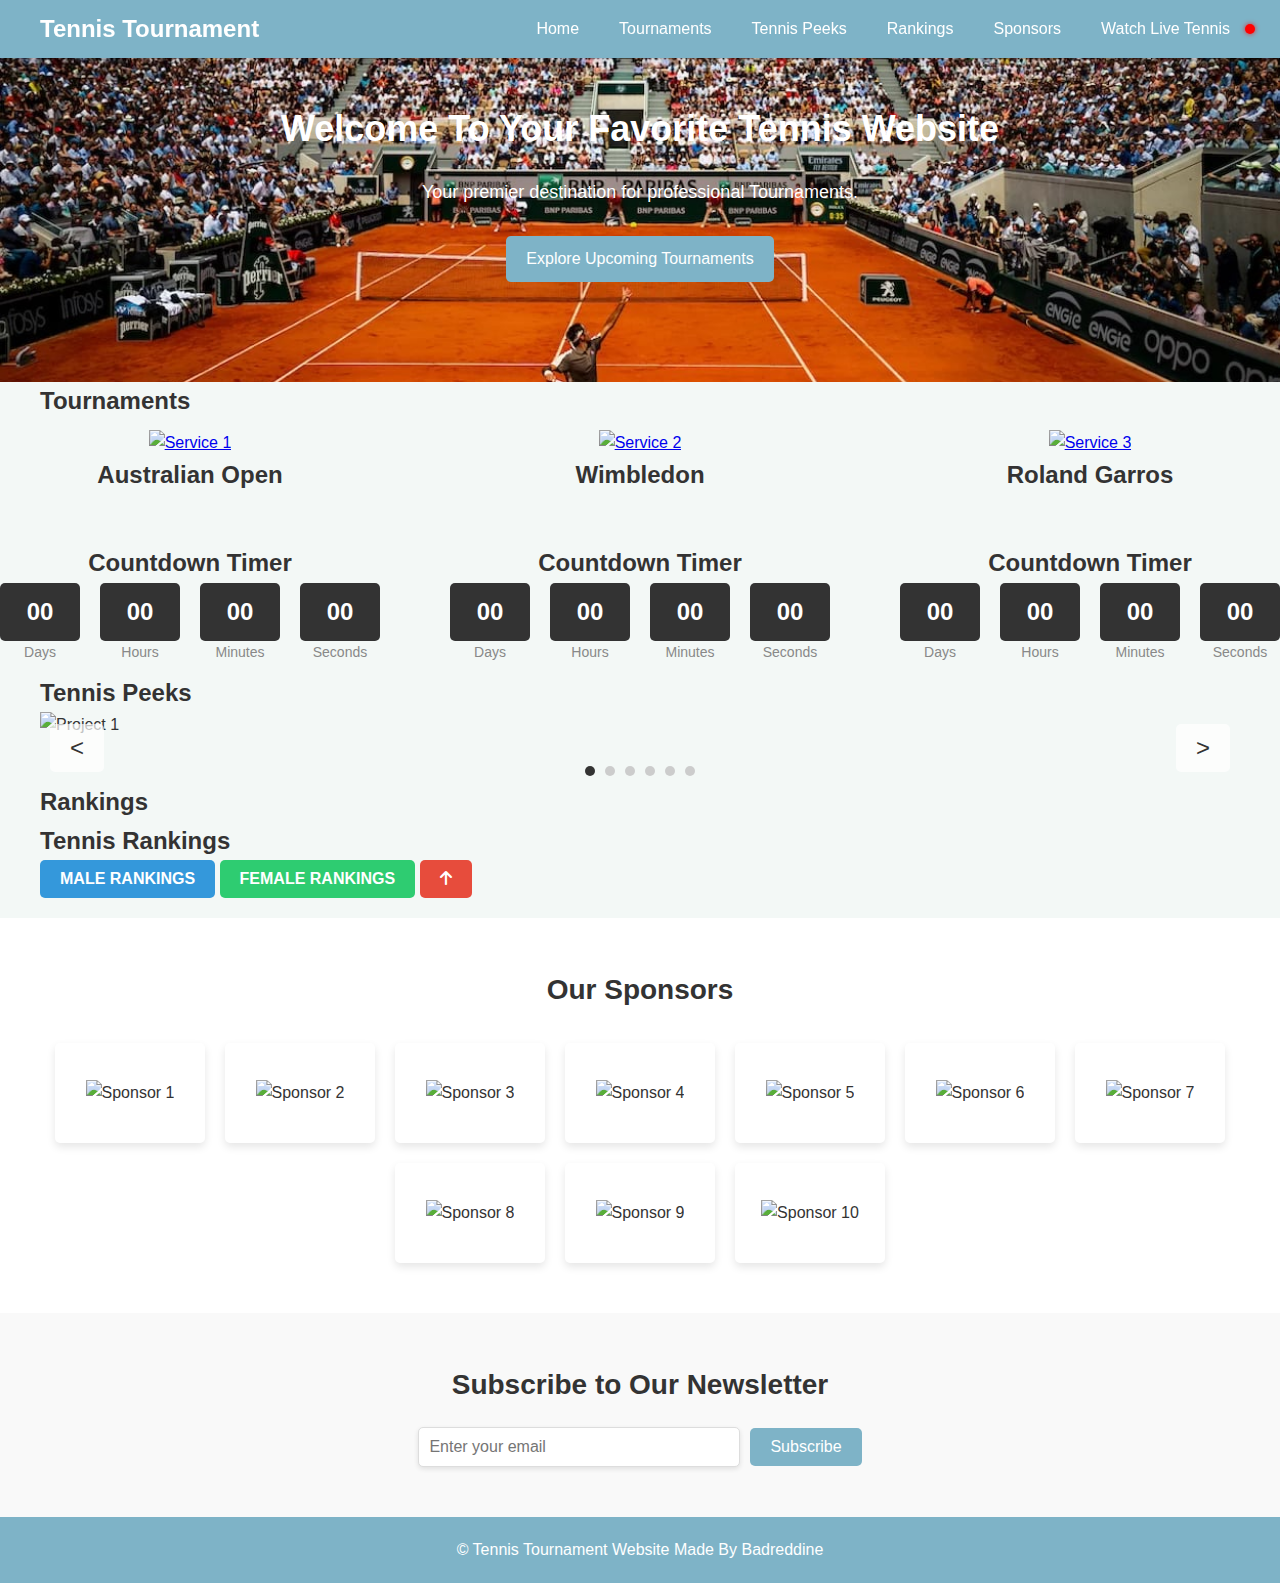
==== index.html @ 4af38659 "feat: changed hero" ====
<!DOCTYPE html>
<html lang="en">

<head>
  <meta charset="UTF-8">
  <meta name="viewport" content="width=device-width, initial-scale=1.0">
  <title>Tenninist</title>
  <link rel="stylesheet" href="styles.css">
  <link rel="stylesheet" href="https://cdnjs.cloudflare.com/ajax/libs/font-awesome/6.0.0-beta3/css/all.min.css">
  <link rel="stylesheet" href="stylesButtons.css">

  <script src="script.js"></script>

</head>

<body>
  <!-- Header -->
  <header>
    <div class="container">
      <h1>Tennis Tournament</h1>
      <nav>
        <ul>
          <li><a href="#home">Home</a></li>
          <li><a href="#tournaments">Tournaments</a></li>
          <li><a href="#Tennis Peeks">Tennis Peeks</a></li>
          <li><a href="#Rankings">Rankings</a></li>
          <li><a href="#Sponsors">Sponsors</a></li>
          <li><a href="./live.html">Watch Live Tennis</a> <span class="live-indicator"></span></li>
        </ul>
      </nav>
    </div>
  </header>

  <!-- Hero Section -->
  <section id="home" class="hero">
    <div class="container">
      <h2>Welcome To Your Favorite Tennis Website</h2>
      <p>Your premier destination for professional Tournaments.</p>
      <a href="#tournaments" class="btn">Explore Upcoming Tournaments</a>
    </div>
  </section>

  <!-- Tournaments -->
 <section id="tournaments" class="tournaments">
  <div class="container">
    <h2>Tournaments</h2>
    <div class="service-slider">
      <div class="service-item">
       <a href="https://en.wikipedia.org/wiki/Australian_Open"> <img src="https://upload.wikimedia.org/wikipedia/commons/thumb/b/b4/Australian_Open_Logo_2017.svg/180px-Australian_Open_Logo_2017.svg.png" alt="Service 1">
         </a> <h3>Australian Open</h3>
        <div class="countdown">
          <h2>Countdown Timer</h2>
          <div class="timer" id="timer1">
            <div>
              <span class="days">00</span>
              <div class="time-label">Days</div>
            </div>
            <div>
              <span class="hours">00</span>
              <div class="time-label">Hours</div>
            </div>
            <div>
              <span class="minutes">00</span>
              <div class="time-label">Minutes</div>
            </div>
            <div>
              <span class="seconds">00</span>
              <div class="time-label">Seconds</div>
            </div>
          </div>
        </div>
      </div>
      <div class="service-item">
       <a href="https://en.wikipedia.org/wiki/Wimbledon_Championships">  <img src="https://upload.wikimedia.org/wikipedia/en/thumb/b/b9/Wimbledon.svg/150px-Wimbledon.svg.png" alt="Service 2">
       </a>  <h3>Wimbledon</h3> 
        <div class="countdown">
          <h2>Countdown Timer</h2>
          <div class="timer" id="timer2">
            <div>
              <span class="days">00</span>
              <div class="time-label">Days</div>
            </div>
            <div>
              <span class="hours">00</span>
              <div class="time-label">Hours</div>
            </div>
            <div>
              <span class="minutes">00</span>
              <div class="time-label">Minutes</div>
            </div>
            <div>
              <span class="seconds">00</span>
              <div class="time-label">Seconds</div>
            </div>
          </div>
        </div>
      </div>
      <div class="service-item">
     <a href="https://en.wikipedia.org/wiki/French_Open">    <img src="https://upload.wikimedia.org/wikipedia/en/thumb/1/1d/Logo_Roland-Garros.svg/1200px-Logo_Roland-Garros.svg.png" alt="Service 3">
     </a>  <h3>Roland Garros</h3> 
        <div class="countdown">
          <h2>Countdown Timer</h2>
          <div class="timer" id="timer3">
            <div>
              <span class="days">00</span>
              <div class="time-label">Days</div>
            </div>
            <div>
              <span class="hours">00</span>
              <div class="time-label">Hours</div>
            </div>
            <div>
              <span class="minutes">00</span>
              <div class="time-label">Minutes</div>
            </div>
            <div>
              <span class="seconds">00</span>
              <div class="time-label">Seconds</div>
            </div>
          </div>
        </div>
      </div>
    </div>
  </div>
</section>

  <!-- Tennis Peeks Section -->
  <section id="Tennis Peeks" class="Tennis Peeks">
    <div class="container">
      <h2>Tennis Peeks</h2>
      <div class="slide-container">
        <div class="slides">
          <div class="slide">
            <img src="https://thumbor.bigedition.com/roger-federer/TxZo3OwieFMpgKs7GLKDd_-uH7Y=/800x0/filters:quality(80)/granite-web-prod/12/e5/12e525bb97aa40d28aa3f1ca6fc6e066.jpeg" alt="Project 1">
          </div>
          <div class="slide">
            <img src="https://thumbor.bigedition.com/andre-agassi/O-eVWahlQo-Bxv0SSvdpSaXpohE=/742x0/filters:quality(80)/granite-web-prod/9c/fb/9cfb1bd5c78f4cdcabf4b0d92977ff01.jpeg" alt="Project 2">
          </div>
          <div class="slide">
            <img src="https://img.olympics.com/images/image/private/t_s_pog_staticContent_hero_lg/f_auto/primary/szlvok3sejhejfayyixh" alt="Project 3">
          </div>
           <div class="slide">
            <img src="https://i.ytimg.com/vi/TazFZSgy_iU/hq720.jpg?sqp=-oaymwEhCK4FEIIDSFryq4qpAxMIARUAAAAAGAElAADIQj0AgKJD&rs=AOn4CLAfvl2reNYPcaqxXSe3nQfZxxGjig" alt="Project 3">
          </div>
           <div class="slide">
            <img src="https://cdn.zeebiz.com/sites/default/files/2023/07/03/249406-fz9nljkwwaawl9n.jpg?im=FitAndFill=(1200,900)" alt="Project 3">
          </div>
           <div class="slide">
            <img src="https://cloudfront-us-east-2.images.arcpublishing.com/reuters/QVMET6MJLVO4PLNQ7H6A3QSVGY.jpg" alt="Project 3">
          </div>
        </div>
        <div class="navigation">
          <button class="prev">&lt;</button>
          <button class="next">&gt;</button>
        </div>
        <div class="dots-container"></div>
      </div>
    </div>
  </section>

  <!-- Rankings Us Section -->
  <section id="Rankings" class="Rankings">
    <div class="container">
      <h2>Rankings</h2>
      <div class="Rankings-content">
        <div>
  <h2>Tennis Rankings</h2>
  <div>
    <button id="maleButton">Male Rankings</button>
    <button id="femaleButton">Female Rankings</button>
    <button id="hideButton"><i class="fas fa-arrow-up"></i></button>
  </div>
  <div id="Rankings-content">
    <!-- Table for male rankings -->
    <div id="maleRankingsTable" style="display: none;">
      <h3>ATP Singles</h3>
     <td>
<table class="wikitable nowrap" style="text-align:center; display:inline-table;">
<tbody><tr>
<th scope="col" colspan="4"><a href="/wiki/2024_ATP_Finals#Singles_2" title="2024 ATP Finals">Singles race rankings</a> as of 27&nbsp;May&nbsp;2024<sup class="plainlinks noexcerpt noprint asof-tag update" style="display:none;"><a class="external text" href="https://en.wikipedia.org/w/index.php?title=ATP_rankings&amp;action=edit">[update]</a></sup><sup id="cite_ref-26" class="reference"><a href="#cite_note-26">[23]</a></sup><sup id="cite_ref-27" class="reference"><a href="#cite_note-27">[24]</a></sup>
</th></tr>
<tr>
<th scope="col">No.
</th>
<th scope="col">Player
</th>
<th scope="col">Points
</th>
<th scope="col"><abbr title="Tournaments">Tourn</abbr>
</th></tr>
<tr>
<td>1
</td>
<td style="text-align:left;"><span class="flagicon"><span class="mw-image-border" typeof="mw:File"><span><img alt="" src="//upload.wikimedia.org/wikipedia/en/thumb/0/03/Flag_of_Italy.svg/23px-Flag_of_Italy.svg.png" decoding="async" width="23" height="15" class="mw-file-element" srcset="//upload.wikimedia.org/wikipedia/en/thumb/0/03/Flag_of_Italy.svg/35px-Flag_of_Italy.svg.png 1.5x, //upload.wikimedia.org/wikipedia/en/thumb/0/03/Flag_of_Italy.svg/45px-Flag_of_Italy.svg.png 2x" data-file-width="1500" data-file-height="1000"></span></span>&nbsp;</span><a href="/wiki/Jannik_Sinner" title="Jannik Sinner">Jannik Sinner</a>&nbsp;<span style="font-size:90%;">(<abbr title="Italy">ITA</abbr>)</span>
</td>
<td>4,500
</td>
<td>6
</td></tr>
<tr>
<td>2
</td>
<td style="text-align:left;"><span class="flagicon"><span class="mw-image-border" typeof="mw:File"><span><img alt="" src="//upload.wikimedia.org/wikipedia/en/thumb/b/ba/Flag_of_Germany.svg/23px-Flag_of_Germany.svg.png" decoding="async" width="23" height="14" class="mw-file-element" srcset="//upload.wikimedia.org/wikipedia/en/thumb/b/ba/Flag_of_Germany.svg/35px-Flag_of_Germany.svg.png 1.5x, //upload.wikimedia.org/wikipedia/en/thumb/b/ba/Flag_of_Germany.svg/46px-Flag_of_Germany.svg.png 2x" data-file-width="1000" data-file-height="600"></span></span>&nbsp;</span><a href="/wiki/Alexander_Zverev" title="Alexander Zverev">Alexander Zverev</a>&nbsp;<span style="font-size:90%;">(<abbr title="Germany">GER</abbr>)</span>
</td>
<td>3,085
</td>
<td>10
</td></tr>
<tr>
<td>3
</td>
<td style="text-align:left;"><span class="flagicon"><span typeof="mw:File"><span><img alt="" src="//upload.wikimedia.org/wikipedia/commons/thumb/d/dc/Flag_placeholder.svg/25px-Flag_placeholder.svg.png" decoding="async" width="25" height="17" class="mw-file-element" srcset="//upload.wikimedia.org/wikipedia/commons/thumb/d/dc/Flag_placeholder.svg/38px-Flag_placeholder.svg.png 1.5x, //upload.wikimedia.org/wikipedia/commons/thumb/d/dc/Flag_placeholder.svg/50px-Flag_placeholder.svg.png 2x" data-file-width="24" data-file-height="16"></span></span></span> <a href="/wiki/Daniil_Medvedev" title="Daniil Medvedev">Daniil Medvedev</a>
</td>
<td>2,950
</td>
<td>7
</td></tr>
<tr>
<td>4
</td>
<td style="text-align:left;"><span class="flagicon"><span class="mw-image-border" typeof="mw:File"><span><img alt="" src="//upload.wikimedia.org/wikipedia/commons/thumb/d/d9/Flag_of_Norway.svg/21px-Flag_of_Norway.svg.png" decoding="async" width="21" height="15" class="mw-file-element" srcset="//upload.wikimedia.org/wikipedia/commons/thumb/d/d9/Flag_of_Norway.svg/32px-Flag_of_Norway.svg.png 1.5x, //upload.wikimedia.org/wikipedia/commons/thumb/d/d9/Flag_of_Norway.svg/41px-Flag_of_Norway.svg.png 2x" data-file-width="512" data-file-height="372"></span></span>&nbsp;</span><a href="/wiki/Casper_Ruud" title="Casper Ruud">Casper Ruud</a>&nbsp;<span style="font-size:90%;">(<abbr title="Norway">NOR</abbr>)</span>
</td>
<td>2,635
</td>
<td>12
</td></tr>
<tr>
<td>5
</td>
<td style="text-align:left;"><span class="flagicon"><span typeof="mw:File"><span><img alt="" src="//upload.wikimedia.org/wikipedia/commons/thumb/d/dc/Flag_placeholder.svg/25px-Flag_placeholder.svg.png" decoding="async" width="25" height="17" class="mw-file-element" srcset="//upload.wikimedia.org/wikipedia/commons/thumb/d/dc/Flag_placeholder.svg/38px-Flag_placeholder.svg.png 1.5x, //upload.wikimedia.org/wikipedia/commons/thumb/d/dc/Flag_placeholder.svg/50px-Flag_placeholder.svg.png 2x" data-file-width="24" data-file-height="16"></span></span></span> <a href="/wiki/Andrey_Rublev" title="Andrey Rublev">Andrey Rublev</a>
</td>
<td>2,120
</td>
<td>11
</td></tr>
<tr>
<td>6
</td>
<td style="text-align:left;"><span class="flagicon"><span class="mw-image-border" typeof="mw:File"><span><img alt="" src="//upload.wikimedia.org/wikipedia/commons/thumb/5/5c/Flag_of_Greece.svg/23px-Flag_of_Greece.svg.png" decoding="async" width="23" height="15" class="mw-file-element" srcset="//upload.wikimedia.org/wikipedia/commons/thumb/5/5c/Flag_of_Greece.svg/35px-Flag_of_Greece.svg.png 1.5x, //upload.wikimedia.org/wikipedia/commons/thumb/5/5c/Flag_of_Greece.svg/45px-Flag_of_Greece.svg.png 2x" data-file-width="600" data-file-height="400"></span></span>&nbsp;</span><a href="/wiki/Stefanos_Tsitsipas" title="Stefanos Tsitsipas">Stefanos Tsitsipas</a>&nbsp;<span style="font-size:90%;">(<abbr title="Greece">GRE</abbr>)</span>
</td>
<td>2,065
</td>
<td>10
</td></tr>
<tr>
<td>7
</td>
<td style="text-align:left;"><span class="flagicon"><span class="mw-image-border" typeof="mw:File"><span><img alt="" src="//upload.wikimedia.org/wikipedia/en/thumb/9/9a/Flag_of_Spain.svg/23px-Flag_of_Spain.svg.png" decoding="async" width="23" height="15" class="mw-file-element" srcset="//upload.wikimedia.org/wikipedia/en/thumb/9/9a/Flag_of_Spain.svg/35px-Flag_of_Spain.svg.png 1.5x, //upload.wikimedia.org/wikipedia/en/thumb/9/9a/Flag_of_Spain.svg/45px-Flag_of_Spain.svg.png 2x" data-file-width="750" data-file-height="500"></span></span>&nbsp;</span><a href="/wiki/Carlos_Alcaraz" title="Carlos Alcaraz">Carlos Alcaraz</a>&nbsp;<span style="font-size:90%;">(<abbr title="Spain">ESP</abbr>)</span>
</td>
<td>1,900
</td>
<td>6
</td></tr>
<tr>
<td>8
</td>
<td style="text-align:left;"><span class="flagicon"><span class="mw-image-border" typeof="mw:File"><span><img alt="" src="//upload.wikimedia.org/wikipedia/commons/thumb/8/88/Flag_of_Australia_%28converted%29.svg/23px-Flag_of_Australia_%28converted%29.svg.png" decoding="async" width="23" height="12" class="mw-file-element" srcset="//upload.wikimedia.org/wikipedia/commons/thumb/8/88/Flag_of_Australia_%28converted%29.svg/35px-Flag_of_Australia_%28converted%29.svg.png 1.5x, //upload.wikimedia.org/wikipedia/commons/thumb/8/88/Flag_of_Australia_%28converted%29.svg/46px-Flag_of_Australia_%28converted%29.svg.png 2x" data-file-width="1280" data-file-height="640"></span></span>&nbsp;</span><a href="/wiki/Alex_de_Minaur" title="Alex de Minaur">Alex de Minaur</a>&nbsp;<span style="font-size:90%;">(<abbr title="Australia">AUS</abbr>)</span>
</td>
<td>1,855
</td>
<td>11
</td></tr>
<tr>
<td>9
</td>
<td style="text-align:left;"><span class="flagicon"><span class="mw-image-border" typeof="mw:File"><span><img alt="" src="//upload.wikimedia.org/wikipedia/commons/thumb/9/9a/Flag_of_Bulgaria.svg/23px-Flag_of_Bulgaria.svg.png" decoding="async" width="23" height="14" class="mw-file-element" srcset="//upload.wikimedia.org/wikipedia/commons/thumb/9/9a/Flag_of_Bulgaria.svg/35px-Flag_of_Bulgaria.svg.png 1.5x, //upload.wikimedia.org/wikipedia/commons/thumb/9/9a/Flag_of_Bulgaria.svg/46px-Flag_of_Bulgaria.svg.png 2x" data-file-width="1000" data-file-height="600"></span></span>&nbsp;</span><a href="/wiki/Grigor_Dimitrov" title="Grigor Dimitrov">Grigor Dimitrov</a>&nbsp;<span style="font-size:90%;">(<abbr title="Bulgaria">BUL</abbr>)</span>
</td>
<td>1,675
</td>
<td>9
</td></tr>
<tr>
<td>10
</td>
<td style="text-align:left;"><span class="flagicon"><span class="mw-image-border" typeof="mw:File"><span><img alt="" src="//upload.wikimedia.org/wikipedia/en/thumb/a/a4/Flag_of_the_United_States.svg/23px-Flag_of_the_United_States.svg.png" decoding="async" width="23" height="12" class="mw-file-element" srcset="//upload.wikimedia.org/wikipedia/en/thumb/a/a4/Flag_of_the_United_States.svg/35px-Flag_of_the_United_States.svg.png 1.5x, //upload.wikimedia.org/wikipedia/en/thumb/a/a4/Flag_of_the_United_States.svg/46px-Flag_of_the_United_States.svg.png 2x" data-file-width="1235" data-file-height="650"></span></span>&nbsp;</span><a href="/wiki/Taylor_Fritz" title="Taylor Fritz">Taylor Fritz</a>&nbsp;<span style="font-size:90%;">(<abbr title="United States">USA</abbr>)</span>
</td>
<td>1,580
</td>
<td>11
</td></tr>
<tr>
<td>11
</td>
<td style="text-align:left;"><span class="flagicon"><span class="mw-image-border" typeof="mw:File"><span><img alt="" src="//upload.wikimedia.org/wikipedia/en/thumb/1/12/Flag_of_Poland.svg/23px-Flag_of_Poland.svg.png" decoding="async" width="23" height="14" class="mw-file-element" srcset="//upload.wikimedia.org/wikipedia/en/thumb/1/12/Flag_of_Poland.svg/35px-Flag_of_Poland.svg.png 1.5x, //upload.wikimedia.org/wikipedia/en/thumb/1/12/Flag_of_Poland.svg/46px-Flag_of_Poland.svg.png 2x" data-file-width="1280" data-file-height="800"></span></span>&nbsp;</span><a href="/wiki/Hubert_Hurkacz" title="Hubert Hurkacz">Hubert Hurkacz</a>&nbsp;<span style="font-size:90%;">(<abbr title="Poland">POL</abbr>)</span>
</td>
<td>1,560
</td>
<td>11
</td></tr>
<tr>
<td>12
</td>
<td style="text-align:left;"><span class="flagicon"><span class="mw-image-border" typeof="mw:File"><span><img alt="" src="//upload.wikimedia.org/wikipedia/commons/thumb/f/ff/Flag_of_Serbia.svg/23px-Flag_of_Serbia.svg.png" decoding="async" width="23" height="15" class="mw-file-element" srcset="//upload.wikimedia.org/wikipedia/commons/thumb/f/ff/Flag_of_Serbia.svg/35px-Flag_of_Serbia.svg.png 1.5x, //upload.wikimedia.org/wikipedia/commons/thumb/f/ff/Flag_of_Serbia.svg/45px-Flag_of_Serbia.svg.png 2x" data-file-width="1350" data-file-height="900"></span></span>&nbsp;</span><a href="/wiki/Novak_Djokovic" title="Novak Djokovic">Novak Djokovic</a>&nbsp;<span style="font-size:90%;">(<abbr title="Serbia">SRB</abbr>)</span>
</td>
<td>1,460
</td>
<td>6
</td></tr>
<tr>
<td>13
</td>
<td style="text-align:left;"><span class="flagicon"><span class="mw-image-border" typeof="mw:File"><span><img alt="" src="//upload.wikimedia.org/wikipedia/en/thumb/a/a4/Flag_of_the_United_States.svg/23px-Flag_of_the_United_States.svg.png" decoding="async" width="23" height="12" class="mw-file-element" srcset="//upload.wikimedia.org/wikipedia/en/thumb/a/a4/Flag_of_the_United_States.svg/35px-Flag_of_the_United_States.svg.png 1.5x, //upload.wikimedia.org/wikipedia/en/thumb/a/a4/Flag_of_the_United_States.svg/46px-Flag_of_the_United_States.svg.png 2x" data-file-width="1235" data-file-height="650"></span></span>&nbsp;</span><a href="/wiki/Tommy_Paul_(tennis)" title="Tommy Paul (tennis)">Tommy Paul</a>&nbsp;<span style="font-size:90%;">(<abbr title="United States">USA</abbr>)</span>
</td>
<td>1,425
</td>
<td>9
</td></tr>
<tr>
<td>14
</td>
<td style="text-align:left;"><span class="flagicon"><span class="mw-image-border" typeof="mw:File"><span><img alt="" src="//upload.wikimedia.org/wikipedia/commons/thumb/7/78/Flag_of_Chile.svg/23px-Flag_of_Chile.svg.png" decoding="async" width="23" height="15" class="mw-file-element" srcset="//upload.wikimedia.org/wikipedia/commons/thumb/7/78/Flag_of_Chile.svg/35px-Flag_of_Chile.svg.png 1.5x, //upload.wikimedia.org/wikipedia/commons/thumb/7/78/Flag_of_Chile.svg/45px-Flag_of_Chile.svg.png 2x" data-file-width="900" data-file-height="600"></span></span>&nbsp;</span><a href="/wiki/Alejandro_Tabilo" title="Alejandro Tabilo">Alejandro Tabilo</a>&nbsp;<span style="font-size:90%;">(<abbr title="Chile">CHI</abbr>)</span>
</td>
<td>1,363
</td>
<td>14
</td></tr>
<tr>
<td>15
</td>
<td style="text-align:left;"><span class="flagicon"><span class="mw-image-border" typeof="mw:File"><span><img alt="" src="//upload.wikimedia.org/wikipedia/en/thumb/c/c3/Flag_of_France.svg/23px-Flag_of_France.svg.png" decoding="async" width="23" height="15" class="mw-file-element" srcset="//upload.wikimedia.org/wikipedia/en/thumb/c/c3/Flag_of_France.svg/35px-Flag_of_France.svg.png 1.5x, //upload.wikimedia.org/wikipedia/en/thumb/c/c3/Flag_of_France.svg/45px-Flag_of_France.svg.png 2x" data-file-width="900" data-file-height="600"></span></span>&nbsp;</span><a href="/wiki/Ugo_Humbert" title="Ugo Humbert">Ugo Humbert</a>&nbsp;<span style="font-size:90%;">(<abbr title="France">FRA</abbr>)</span>
</td>
<td>1,275
</td>
<td>11
</td></tr>
<tr>
<td>16
</td>
<td style="text-align:left;"><span class="flagicon"><span class="mw-image-border" typeof="mw:File"><span><img alt="" src="//upload.wikimedia.org/wikipedia/commons/thumb/1/1a/Flag_of_Argentina.svg/23px-Flag_of_Argentina.svg.png" decoding="async" width="23" height="14" class="mw-file-element" srcset="//upload.wikimedia.org/wikipedia/commons/thumb/1/1a/Flag_of_Argentina.svg/35px-Flag_of_Argentina.svg.png 1.5x, //upload.wikimedia.org/wikipedia/commons/thumb/1/1a/Flag_of_Argentina.svg/46px-Flag_of_Argentina.svg.png 2x" data-file-width="800" data-file-height="500"></span></span>&nbsp;</span><a href="/wiki/Sebasti%C3%A1n_B%C3%A1ez" title="Sebastián Báez">Sebastián Báez</a>&nbsp;<span style="font-size:90%;">(<abbr title="Argentina">ARG</abbr>)</span>
</td>
<td>1,270
</td>
<td>14
</td></tr>
<tr>
<td>17
</td>
<td style="text-align:left;"><span class="flagicon"><span class="mw-image-border" typeof="mw:File"><span><img alt="" src="//upload.wikimedia.org/wikipedia/commons/thumb/7/78/Flag_of_Chile.svg/23px-Flag_of_Chile.svg.png" decoding="async" width="23" height="15" class="mw-file-element" srcset="//upload.wikimedia.org/wikipedia/commons/thumb/7/78/Flag_of_Chile.svg/35px-Flag_of_Chile.svg.png 1.5x, //upload.wikimedia.org/wikipedia/commons/thumb/7/78/Flag_of_Chile.svg/45px-Flag_of_Chile.svg.png 2x" data-file-width="900" data-file-height="600"></span></span>&nbsp;</span><a href="/wiki/Nicol%C3%A1s_Jarry" title="Nicolás Jarry">Nicolás Jarry</a>&nbsp;<span style="font-size:90%;">(<abbr title="Chile">CHI</abbr>)</span>
</td>
<td>1,185
</td>
<td>12
</td></tr>
<tr>
<td>18
</td>
<td style="text-align:left;"><span class="flagicon"><span class="mw-image-border" typeof="mw:File"><span><img alt="" src="//upload.wikimedia.org/wikipedia/commons/thumb/9/9c/Flag_of_Denmark.svg/20px-Flag_of_Denmark.svg.png" decoding="async" width="20" height="15" class="mw-file-element" srcset="//upload.wikimedia.org/wikipedia/commons/thumb/9/9c/Flag_of_Denmark.svg/31px-Flag_of_Denmark.svg.png 1.5x, //upload.wikimedia.org/wikipedia/commons/thumb/9/9c/Flag_of_Denmark.svg/40px-Flag_of_Denmark.svg.png 2x" data-file-width="512" data-file-height="387"></span></span>&nbsp;</span><a href="/wiki/Holger_Rune" title="Holger Rune">Holger Rune</a>&nbsp;<span style="font-size:90%;">(<abbr title="Denmark">DEN</abbr>)</span>
</td>
<td>1,175
</td>
<td>11
</td></tr>
<tr>
<td>19
</td>
<td style="text-align:left;"><span class="flagicon"><span class="mw-image-border" typeof="mw:File"><span><img alt="" src="//upload.wikimedia.org/wikipedia/commons/thumb/d/d9/Flag_of_Canada_%28Pantone%29.svg/23px-Flag_of_Canada_%28Pantone%29.svg.png" decoding="async" width="23" height="12" class="mw-file-element" srcset="//upload.wikimedia.org/wikipedia/commons/thumb/d/d9/Flag_of_Canada_%28Pantone%29.svg/35px-Flag_of_Canada_%28Pantone%29.svg.png 1.5x, //upload.wikimedia.org/wikipedia/commons/thumb/d/d9/Flag_of_Canada_%28Pantone%29.svg/46px-Flag_of_Canada_%28Pantone%29.svg.png 2x" data-file-width="1200" data-file-height="600"></span></span>&nbsp;</span><a href="/wiki/F%C3%A9lix_Auger-Aliassime" title="Félix Auger-Aliassime">Félix Auger-Aliassime</a>&nbsp;<span style="font-size:90%;">(<abbr title="Canada">CAN</abbr>)</span>
</td>
<td>1,155
</td>
<td>11
</td></tr>
<tr>
<td>20
</td>
<td style="text-align:left;"><span class="flagicon"><span typeof="mw:File"><span><img alt="" src="//upload.wikimedia.org/wikipedia/commons/thumb/d/dc/Flag_placeholder.svg/25px-Flag_placeholder.svg.png" decoding="async" width="25" height="17" class="mw-file-element" srcset="//upload.wikimedia.org/wikipedia/commons/thumb/d/dc/Flag_placeholder.svg/38px-Flag_placeholder.svg.png 1.5x, //upload.wikimedia.org/wikipedia/commons/thumb/d/dc/Flag_placeholder.svg/50px-Flag_placeholder.svg.png 2x" data-file-width="24" data-file-height="16"></span></span></span> <a href="/wiki/Karen_Khachanov" title="Karen Khachanov">Karen Khachanov</a>
</td>
<td>1,110
</td>
<td>10
</td></tr></tbody></table>
</td>
      <td class="col-break" style="padding-left: 3em;">
<table class="wikitable nowrap" style="text-align:center; display:inline-table;">
<tbody><tr>
<th colspan="4" scope="col"><a class="mw-selflink selflink">ATP rankings</a> (singles) as of 27&nbsp;May&nbsp;2024<sup class="plainlinks noexcerpt noprint asof-tag update" style="display:none;"><a class="external text" href="https://en.wikipedia.org/w/index.php?title=ATP_rankings&amp;action=edit">[update]</a></sup><sup id="cite_ref-28" class="reference"><a href="#cite_note-28">[25]</a></sup><sup id="cite_ref-29" class="reference"><a href="#cite_note-29">[26]</a></sup>
</th></tr>
<tr>
<th scope="col">No.
</th>
<th scope="col">Player
</th>
<th scope="col">Points
</th>
<th scope="col">Move
</th></tr>
<tr>
<td><a href="/wiki/List_of_ATP_number_1_ranked_singles_tennis_players#Weeks_at_No._1" title="List of ATP number 1 ranked singles tennis players">1</a>
</td>
<td style="text-align:left;"><span class="flagicon"><span class="mw-image-border" typeof="mw:File"><span><img alt="" src="//upload.wikimedia.org/wikipedia/commons/thumb/f/ff/Flag_of_Serbia.svg/23px-Flag_of_Serbia.svg.png" decoding="async" width="23" height="15" class="mw-file-element" srcset="//upload.wikimedia.org/wikipedia/commons/thumb/f/ff/Flag_of_Serbia.svg/35px-Flag_of_Serbia.svg.png 1.5x, //upload.wikimedia.org/wikipedia/commons/thumb/f/ff/Flag_of_Serbia.svg/45px-Flag_of_Serbia.svg.png 2x" data-file-width="1350" data-file-height="900"></span></span>&nbsp;</span><a href="/wiki/Novak_Djokovic" title="Novak Djokovic">Novak Djokovic</a>&nbsp;<span style="font-size:90%;">(<abbr title="Serbia">SRB</abbr>)</span></td>
<td>9,960</td>
<td><span typeof="mw:File"><span title="Steady"><img alt="Steady" src="//upload.wikimedia.org/wikipedia/commons/thumb/9/96/Steady2.svg/11px-Steady2.svg.png" decoding="async" width="11" height="11" class="mw-file-element" srcset="//upload.wikimedia.org/wikipedia/commons/thumb/9/96/Steady2.svg/17px-Steady2.svg.png 1.5x, //upload.wikimedia.org/wikipedia/commons/thumb/9/96/Steady2.svg/22px-Steady2.svg.png 2x" data-file-width="300" data-file-height="300"></span></span>
</td></tr>
<tr>
<td>2
</td>
<td style="text-align:left;"><span class="flagicon"><span class="mw-image-border" typeof="mw:File"><span><img alt="" src="//upload.wikimedia.org/wikipedia/en/thumb/0/03/Flag_of_Italy.svg/23px-Flag_of_Italy.svg.png" decoding="async" width="23" height="15" class="mw-file-element" srcset="//upload.wikimedia.org/wikipedia/en/thumb/0/03/Flag_of_Italy.svg/35px-Flag_of_Italy.svg.png 1.5x, //upload.wikimedia.org/wikipedia/en/thumb/0/03/Flag_of_Italy.svg/45px-Flag_of_Italy.svg.png 2x" data-file-width="1500" data-file-height="1000"></span></span>&nbsp;</span><a href="/wiki/Jannik_Sinner" title="Jannik Sinner">Jannik Sinner</a>&nbsp;<span style="font-size:90%;">(<abbr title="Italy">ITA</abbr>)</span></td>
<td>8,770</td>
<td><span typeof="mw:File"><span title="Steady"><img alt="Steady" src="//upload.wikimedia.org/wikipedia/commons/thumb/9/96/Steady2.svg/11px-Steady2.svg.png" decoding="async" width="11" height="11" class="mw-file-element" srcset="//upload.wikimedia.org/wikipedia/commons/thumb/9/96/Steady2.svg/17px-Steady2.svg.png 1.5x, //upload.wikimedia.org/wikipedia/commons/thumb/9/96/Steady2.svg/22px-Steady2.svg.png 2x" data-file-width="300" data-file-height="300"></span></span>
</td></tr>
<tr>
<td>3
</td>
<td style="text-align:left;"><span class="flagicon"><span class="mw-image-border" typeof="mw:File"><span><img alt="" src="//upload.wikimedia.org/wikipedia/en/thumb/9/9a/Flag_of_Spain.svg/23px-Flag_of_Spain.svg.png" decoding="async" width="23" height="15" class="mw-file-element" srcset="//upload.wikimedia.org/wikipedia/en/thumb/9/9a/Flag_of_Spain.svg/35px-Flag_of_Spain.svg.png 1.5x, //upload.wikimedia.org/wikipedia/en/thumb/9/9a/Flag_of_Spain.svg/45px-Flag_of_Spain.svg.png 2x" data-file-width="750" data-file-height="500"></span></span>&nbsp;</span><a href="/wiki/Carlos_Alcaraz" title="Carlos Alcaraz">Carlos Alcaraz</a>&nbsp;<span style="font-size:90%;">(<abbr title="Spain">ESP</abbr>)</span></td>
<td>7,300</td>
<td><span typeof="mw:File"><span title="Steady"><img alt="Steady" src="//upload.wikimedia.org/wikipedia/commons/thumb/9/96/Steady2.svg/11px-Steady2.svg.png" decoding="async" width="11" height="11" class="mw-file-element" srcset="//upload.wikimedia.org/wikipedia/commons/thumb/9/96/Steady2.svg/17px-Steady2.svg.png 1.5x, //upload.wikimedia.org/wikipedia/commons/thumb/9/96/Steady2.svg/22px-Steady2.svg.png 2x" data-file-width="300" data-file-height="300"></span></span>
</td></tr>
<tr>
<td>4
</td>
<td style="text-align:left;"><span class="flagicon"><span class="mw-image-border" typeof="mw:File"><span><img alt="" src="//upload.wikimedia.org/wikipedia/en/thumb/b/ba/Flag_of_Germany.svg/23px-Flag_of_Germany.svg.png" decoding="async" width="23" height="14" class="mw-file-element" srcset="//upload.wikimedia.org/wikipedia/en/thumb/b/ba/Flag_of_Germany.svg/35px-Flag_of_Germany.svg.png 1.5x, //upload.wikimedia.org/wikipedia/en/thumb/b/ba/Flag_of_Germany.svg/46px-Flag_of_Germany.svg.png 2x" data-file-width="1000" data-file-height="600"></span></span>&nbsp;</span><a href="/wiki/Alexander_Zverev" title="Alexander Zverev">Alexander Zverev</a>&nbsp;<span style="font-size:90%;">(<abbr title="Germany">GER</abbr>)</span></td>
<td>6,305</td>
<td><span typeof="mw:File"><span title="Steady"><img alt="Steady" src="//upload.wikimedia.org/wikipedia/commons/thumb/9/96/Steady2.svg/11px-Steady2.svg.png" decoding="async" width="11" height="11" class="mw-file-element" srcset="//upload.wikimedia.org/wikipedia/commons/thumb/9/96/Steady2.svg/17px-Steady2.svg.png 1.5x, //upload.wikimedia.org/wikipedia/commons/thumb/9/96/Steady2.svg/22px-Steady2.svg.png 2x" data-file-width="300" data-file-height="300"></span></span>
</td></tr>
<tr>
<td>5
</td>
<td style="text-align:left;"><span class="flagicon"><span typeof="mw:File"><span><img alt="" src="//upload.wikimedia.org/wikipedia/commons/thumb/d/dc/Flag_placeholder.svg/25px-Flag_placeholder.svg.png" decoding="async" width="25" height="17" class="mw-file-element" srcset="//upload.wikimedia.org/wikipedia/commons/thumb/d/dc/Flag_placeholder.svg/38px-Flag_placeholder.svg.png 1.5x, //upload.wikimedia.org/wikipedia/commons/thumb/d/dc/Flag_placeholder.svg/50px-Flag_placeholder.svg.png 2x" data-file-width="24" data-file-height="16"></span></span></span> <a href="/wiki/Daniil_Medvedev" title="Daniil Medvedev">Daniil Medvedev</a></td>
<td>6,295</td>
<td><span typeof="mw:File"><span title="Steady"><img alt="Steady" src="//upload.wikimedia.org/wikipedia/commons/thumb/9/96/Steady2.svg/11px-Steady2.svg.png" decoding="async" width="11" height="11" class="mw-file-element" srcset="//upload.wikimedia.org/wikipedia/commons/thumb/9/96/Steady2.svg/17px-Steady2.svg.png 1.5x, //upload.wikimedia.org/wikipedia/commons/thumb/9/96/Steady2.svg/22px-Steady2.svg.png 2x" data-file-width="300" data-file-height="300"></span></span>
</td></tr>
<tr>
<td>6
</td>
<td style="text-align:left;"><span class="flagicon"><span typeof="mw:File"><span><img alt="" src="//upload.wikimedia.org/wikipedia/commons/thumb/d/dc/Flag_placeholder.svg/25px-Flag_placeholder.svg.png" decoding="async" width="25" height="17" class="mw-file-element" srcset="//upload.wikimedia.org/wikipedia/commons/thumb/d/dc/Flag_placeholder.svg/38px-Flag_placeholder.svg.png 1.5x, //upload.wikimedia.org/wikipedia/commons/thumb/d/dc/Flag_placeholder.svg/50px-Flag_placeholder.svg.png 2x" data-file-width="24" data-file-height="16"></span></span></span> <a href="/wiki/Andrey_Rublev" title="Andrey Rublev">Andrey Rublev</a></td>
<td>4,700</td>
<td><span typeof="mw:File"><span title="Steady"><img alt="Steady" src="//upload.wikimedia.org/wikipedia/commons/thumb/9/96/Steady2.svg/11px-Steady2.svg.png" decoding="async" width="11" height="11" class="mw-file-element" srcset="//upload.wikimedia.org/wikipedia/commons/thumb/9/96/Steady2.svg/17px-Steady2.svg.png 1.5x, //upload.wikimedia.org/wikipedia/commons/thumb/9/96/Steady2.svg/22px-Steady2.svg.png 2x" data-file-width="300" data-file-height="300"></span></span>
</td></tr>
<tr>
<td>7
</td>
<td style="text-align:left;"><span class="flagicon"><span class="mw-image-border" typeof="mw:File"><span><img alt="" src="//upload.wikimedia.org/wikipedia/commons/thumb/d/d9/Flag_of_Norway.svg/21px-Flag_of_Norway.svg.png" decoding="async" width="21" height="15" class="mw-file-element" srcset="//upload.wikimedia.org/wikipedia/commons/thumb/d/d9/Flag_of_Norway.svg/32px-Flag_of_Norway.svg.png 1.5x, //upload.wikimedia.org/wikipedia/commons/thumb/d/d9/Flag_of_Norway.svg/41px-Flag_of_Norway.svg.png 2x" data-file-width="512" data-file-height="372"></span></span>&nbsp;</span><a href="/wiki/Casper_Ruud" title="Casper Ruud">Casper Ruud</a>&nbsp;<span style="font-size:90%;">(<abbr title="Norway">NOR</abbr>)</span></td>
<td>4,425</td>
<td><span typeof="mw:File"><span title="Steady"><img alt="Steady" src="//upload.wikimedia.org/wikipedia/commons/thumb/9/96/Steady2.svg/11px-Steady2.svg.png" decoding="async" width="11" height="11" class="mw-file-element" srcset="//upload.wikimedia.org/wikipedia/commons/thumb/9/96/Steady2.svg/17px-Steady2.svg.png 1.5x, //upload.wikimedia.org/wikipedia/commons/thumb/9/96/Steady2.svg/22px-Steady2.svg.png 2x" data-file-width="300" data-file-height="300"></span></span>
</td></tr>
<tr>
<td>8
</td>
<td style="text-align:left;"><span class="flagicon"><span class="mw-image-border" typeof="mw:File"><span><img alt="" src="//upload.wikimedia.org/wikipedia/en/thumb/1/12/Flag_of_Poland.svg/23px-Flag_of_Poland.svg.png" decoding="async" width="23" height="14" class="mw-file-element" srcset="//upload.wikimedia.org/wikipedia/en/thumb/1/12/Flag_of_Poland.svg/35px-Flag_of_Poland.svg.png 1.5x, //upload.wikimedia.org/wikipedia/en/thumb/1/12/Flag_of_Poland.svg/46px-Flag_of_Poland.svg.png 2x" data-file-width="1280" data-file-height="800"></span></span>&nbsp;</span><a href="/wiki/Hubert_Hurkacz" title="Hubert Hurkacz">Hubert Hurkacz</a>&nbsp;<span style="font-size:90%;">(<abbr title="Poland">POL</abbr>)</span></td>
<td>3,885</td>
<td><span typeof="mw:File"><span title="Steady"><img alt="Steady" src="//upload.wikimedia.org/wikipedia/commons/thumb/9/96/Steady2.svg/11px-Steady2.svg.png" decoding="async" width="11" height="11" class="mw-file-element" srcset="//upload.wikimedia.org/wikipedia/commons/thumb/9/96/Steady2.svg/17px-Steady2.svg.png 1.5x, //upload.wikimedia.org/wikipedia/commons/thumb/9/96/Steady2.svg/22px-Steady2.svg.png 2x" data-file-width="300" data-file-height="300"></span></span>
</td></tr>
<tr>
<td>9
</td>
<td style="text-align:left;"><span class="flagicon"><span class="mw-image-border" typeof="mw:File"><span><img alt="" src="//upload.wikimedia.org/wikipedia/commons/thumb/5/5c/Flag_of_Greece.svg/23px-Flag_of_Greece.svg.png" decoding="async" width="23" height="15" class="mw-file-element" srcset="//upload.wikimedia.org/wikipedia/commons/thumb/5/5c/Flag_of_Greece.svg/35px-Flag_of_Greece.svg.png 1.5x, //upload.wikimedia.org/wikipedia/commons/thumb/5/5c/Flag_of_Greece.svg/45px-Flag_of_Greece.svg.png 2x" data-file-width="600" data-file-height="400"></span></span>&nbsp;</span><a href="/wiki/Stefanos_Tsitsipas" title="Stefanos Tsitsipas">Stefanos Tsitsipas</a>&nbsp;<span style="font-size:90%;">(<abbr title="Greece">GRE</abbr>)</span></td>
<td>3,700</td>
<td><span typeof="mw:File"><span title="Steady"><img alt="Steady" src="//upload.wikimedia.org/wikipedia/commons/thumb/9/96/Steady2.svg/11px-Steady2.svg.png" decoding="async" width="11" height="11" class="mw-file-element" srcset="//upload.wikimedia.org/wikipedia/commons/thumb/9/96/Steady2.svg/17px-Steady2.svg.png 1.5x, //upload.wikimedia.org/wikipedia/commons/thumb/9/96/Steady2.svg/22px-Steady2.svg.png 2x" data-file-width="300" data-file-height="300"></span></span>
</td></tr>
<tr>
<td>10
</td>
<td style="text-align:left;"><span class="flagicon"><span class="mw-image-border" typeof="mw:File"><span><img alt="" src="//upload.wikimedia.org/wikipedia/commons/thumb/9/9a/Flag_of_Bulgaria.svg/23px-Flag_of_Bulgaria.svg.png" decoding="async" width="23" height="14" class="mw-file-element" srcset="//upload.wikimedia.org/wikipedia/commons/thumb/9/9a/Flag_of_Bulgaria.svg/35px-Flag_of_Bulgaria.svg.png 1.5x, //upload.wikimedia.org/wikipedia/commons/thumb/9/9a/Flag_of_Bulgaria.svg/46px-Flag_of_Bulgaria.svg.png 2x" data-file-width="1000" data-file-height="600"></span></span>&nbsp;</span><a href="/wiki/Grigor_Dimitrov" title="Grigor Dimitrov">Grigor Dimitrov</a>&nbsp;<span style="font-size:90%;">(<abbr title="Bulgaria">BUL</abbr>)</span></td>
<td>3,555</td>
<td><span typeof="mw:File"><span title="Steady"><img alt="Steady" src="//upload.wikimedia.org/wikipedia/commons/thumb/9/96/Steady2.svg/11px-Steady2.svg.png" decoding="async" width="11" height="11" class="mw-file-element" srcset="//upload.wikimedia.org/wikipedia/commons/thumb/9/96/Steady2.svg/17px-Steady2.svg.png 1.5x, //upload.wikimedia.org/wikipedia/commons/thumb/9/96/Steady2.svg/22px-Steady2.svg.png 2x" data-file-width="300" data-file-height="300"></span></span>
</td></tr>
<tr>
<td>11
</td>
<td style="text-align:left;"><span class="flagicon"><span class="mw-image-border" typeof="mw:File"><span><img alt="" src="//upload.wikimedia.org/wikipedia/commons/thumb/8/88/Flag_of_Australia_%28converted%29.svg/23px-Flag_of_Australia_%28converted%29.svg.png" decoding="async" width="23" height="12" class="mw-file-element" srcset="//upload.wikimedia.org/wikipedia/commons/thumb/8/88/Flag_of_Australia_%28converted%29.svg/35px-Flag_of_Australia_%28converted%29.svg.png 1.5x, //upload.wikimedia.org/wikipedia/commons/thumb/8/88/Flag_of_Australia_%28converted%29.svg/46px-Flag_of_Australia_%28converted%29.svg.png 2x" data-file-width="1280" data-file-height="640"></span></span>&nbsp;</span><a href="/wiki/Alex_de_Minaur" title="Alex de Minaur">Alex de Minaur</a>&nbsp;<span style="font-size:90%;">(<abbr title="Australia">AUS</abbr>)</span></td>
<td>3,490</td>
<td><span typeof="mw:File"><span title="Steady"><img alt="Steady" src="//upload.wikimedia.org/wikipedia/commons/thumb/9/96/Steady2.svg/11px-Steady2.svg.png" decoding="async" width="11" height="11" class="mw-file-element" srcset="//upload.wikimedia.org/wikipedia/commons/thumb/9/96/Steady2.svg/17px-Steady2.svg.png 1.5x, //upload.wikimedia.org/wikipedia/commons/thumb/9/96/Steady2.svg/22px-Steady2.svg.png 2x" data-file-width="300" data-file-height="300"></span></span>
</td></tr>
<tr>
<td>12
</td>
<td style="text-align:left;"><span class="flagicon"><span class="mw-image-border" typeof="mw:File"><span><img alt="" src="//upload.wikimedia.org/wikipedia/en/thumb/a/a4/Flag_of_the_United_States.svg/23px-Flag_of_the_United_States.svg.png" decoding="async" width="23" height="12" class="mw-file-element" srcset="//upload.wikimedia.org/wikipedia/en/thumb/a/a4/Flag_of_the_United_States.svg/35px-Flag_of_the_United_States.svg.png 1.5x, //upload.wikimedia.org/wikipedia/en/thumb/a/a4/Flag_of_the_United_States.svg/46px-Flag_of_the_United_States.svg.png 2x" data-file-width="1235" data-file-height="650"></span></span>&nbsp;</span><a href="/wiki/Taylor_Fritz" title="Taylor Fritz">Taylor Fritz</a>&nbsp;<span style="font-size:90%;">(<abbr title="United States">USA</abbr>)</span></td>
<td>2,980</td>
<td><span typeof="mw:File"><span title="Steady"><img alt="Steady" src="//upload.wikimedia.org/wikipedia/commons/thumb/9/96/Steady2.svg/11px-Steady2.svg.png" decoding="async" width="11" height="11" class="mw-file-element" srcset="//upload.wikimedia.org/wikipedia/commons/thumb/9/96/Steady2.svg/17px-Steady2.svg.png 1.5x, //upload.wikimedia.org/wikipedia/commons/thumb/9/96/Steady2.svg/22px-Steady2.svg.png 2x" data-file-width="300" data-file-height="300"></span></span>
</td></tr>
<tr>
<td>13
</td>
<td style="text-align:left;"><span class="flagicon"><span class="mw-image-border" typeof="mw:File"><span><img alt="" src="//upload.wikimedia.org/wikipedia/commons/thumb/9/9c/Flag_of_Denmark.svg/20px-Flag_of_Denmark.svg.png" decoding="async" width="20" height="15" class="mw-file-element" srcset="//upload.wikimedia.org/wikipedia/commons/thumb/9/9c/Flag_of_Denmark.svg/31px-Flag_of_Denmark.svg.png 1.5x, //upload.wikimedia.org/wikipedia/commons/thumb/9/9c/Flag_of_Denmark.svg/40px-Flag_of_Denmark.svg.png 2x" data-file-width="512" data-file-height="387"></span></span>&nbsp;</span><a href="/wiki/Holger_Rune" title="Holger Rune">Holger Rune</a>&nbsp;<span style="font-size:90%;">(<abbr title="Denmark">DEN</abbr>)</span></td>
<td>2,700</td>
<td><span typeof="mw:File"><span title="Steady"><img alt="Steady" src="//upload.wikimedia.org/wikipedia/commons/thumb/9/96/Steady2.svg/11px-Steady2.svg.png" decoding="async" width="11" height="11" class="mw-file-element" srcset="//upload.wikimedia.org/wikipedia/commons/thumb/9/96/Steady2.svg/17px-Steady2.svg.png 1.5x, //upload.wikimedia.org/wikipedia/commons/thumb/9/96/Steady2.svg/22px-Steady2.svg.png 2x" data-file-width="300" data-file-height="300"></span></span>
</td></tr>
<tr>
<td>14
</td>
<td style="text-align:left;"><span class="flagicon"><span class="mw-image-border" typeof="mw:File"><span><img alt="" src="//upload.wikimedia.org/wikipedia/en/thumb/a/a4/Flag_of_the_United_States.svg/23px-Flag_of_the_United_States.svg.png" decoding="async" width="23" height="12" class="mw-file-element" srcset="//upload.wikimedia.org/wikipedia/en/thumb/a/a4/Flag_of_the_United_States.svg/35px-Flag_of_the_United_States.svg.png 1.5x, //upload.wikimedia.org/wikipedia/en/thumb/a/a4/Flag_of_the_United_States.svg/46px-Flag_of_the_United_States.svg.png 2x" data-file-width="1235" data-file-height="650"></span></span>&nbsp;</span><a href="/wiki/Tommy_Paul_(tennis)" title="Tommy Paul (tennis)">Tommy Paul</a>&nbsp;<span style="font-size:90%;">(<abbr title="United States">USA</abbr>)</span></td>
<td>2,655</td>
<td><span typeof="mw:File"><span title="Steady"><img alt="Steady" src="//upload.wikimedia.org/wikipedia/commons/thumb/9/96/Steady2.svg/11px-Steady2.svg.png" decoding="async" width="11" height="11" class="mw-file-element" srcset="//upload.wikimedia.org/wikipedia/commons/thumb/9/96/Steady2.svg/17px-Steady2.svg.png 1.5x, //upload.wikimedia.org/wikipedia/commons/thumb/9/96/Steady2.svg/22px-Steady2.svg.png 2x" data-file-width="300" data-file-height="300"></span></span>
</td></tr>
<tr>
<td>15
</td>
<td style="text-align:left;"><span class="flagicon"><span class="mw-image-border" typeof="mw:File"><span><img alt="" src="//upload.wikimedia.org/wikipedia/en/thumb/a/a4/Flag_of_the_United_States.svg/23px-Flag_of_the_United_States.svg.png" decoding="async" width="23" height="12" class="mw-file-element" srcset="//upload.wikimedia.org/wikipedia/en/thumb/a/a4/Flag_of_the_United_States.svg/35px-Flag_of_the_United_States.svg.png 1.5x, //upload.wikimedia.org/wikipedia/en/thumb/a/a4/Flag_of_the_United_States.svg/46px-Flag_of_the_United_States.svg.png 2x" data-file-width="1235" data-file-height="650"></span></span>&nbsp;</span><a href="/wiki/Ben_Shelton" title="Ben Shelton">Ben Shelton</a>&nbsp;<span style="font-size:90%;">(<abbr title="United States">USA</abbr>)</span></td>
<td>2,500</td>
<td><span typeof="mw:File"><span title="Steady"><img alt="Steady" src="//upload.wikimedia.org/wikipedia/commons/thumb/9/96/Steady2.svg/11px-Steady2.svg.png" decoding="async" width="11" height="11" class="mw-file-element" srcset="//upload.wikimedia.org/wikipedia/commons/thumb/9/96/Steady2.svg/17px-Steady2.svg.png 1.5x, //upload.wikimedia.org/wikipedia/commons/thumb/9/96/Steady2.svg/22px-Steady2.svg.png 2x" data-file-width="300" data-file-height="300"></span></span>
</td></tr>
<tr>
<td>16
</td>
<td style="text-align:left;"><span class="flagicon"><span class="mw-image-border" typeof="mw:File"><span><img alt="" src="//upload.wikimedia.org/wikipedia/en/thumb/c/c3/Flag_of_France.svg/23px-Flag_of_France.svg.png" decoding="async" width="23" height="15" class="mw-file-element" srcset="//upload.wikimedia.org/wikipedia/en/thumb/c/c3/Flag_of_France.svg/35px-Flag_of_France.svg.png 1.5x, //upload.wikimedia.org/wikipedia/en/thumb/c/c3/Flag_of_France.svg/45px-Flag_of_France.svg.png 2x" data-file-width="900" data-file-height="600"></span></span>&nbsp;</span><a href="/wiki/Ugo_Humbert" title="Ugo Humbert">Ugo Humbert</a>&nbsp;<span style="font-size:90%;">(<abbr title="France">FRA</abbr>)</span></td>
<td>2,285</td>
<td><span typeof="mw:File"><span title="Increase"><img alt="Increase" src="//upload.wikimedia.org/wikipedia/commons/thumb/b/b0/Increase2.svg/11px-Increase2.svg.png" decoding="async" width="11" height="11" class="mw-file-element" srcset="//upload.wikimedia.org/wikipedia/commons/thumb/b/b0/Increase2.svg/17px-Increase2.svg.png 1.5x, //upload.wikimedia.org/wikipedia/commons/thumb/b/b0/Increase2.svg/22px-Increase2.svg.png 2x" data-file-width="300" data-file-height="300"></span></span> 1
</td></tr>
<tr>
<td>17
</td>
<td style="text-align:left;"><span class="flagicon"><span class="mw-image-border" typeof="mw:File"><span><img alt="" src="//upload.wikimedia.org/wikipedia/commons/thumb/d/d3/Flag_of_Kazakhstan.svg/23px-Flag_of_Kazakhstan.svg.png" decoding="async" width="23" height="12" class="mw-file-element" srcset="//upload.wikimedia.org/wikipedia/commons/thumb/d/d3/Flag_of_Kazakhstan.svg/35px-Flag_of_Kazakhstan.svg.png 1.5x, //upload.wikimedia.org/wikipedia/commons/thumb/d/d3/Flag_of_Kazakhstan.svg/46px-Flag_of_Kazakhstan.svg.png 2x" data-file-width="1000" data-file-height="500"></span></span>&nbsp;</span><a href="/wiki/Alexander_Bublik" title="Alexander Bublik">Alexander Bublik</a>&nbsp;<span style="font-size:90%;">(<abbr title="Kazakhstan">KAZ</abbr>)</span></td>
<td>2,110</td>
<td><span typeof="mw:File"><span title="Increase"><img alt="Increase" src="//upload.wikimedia.org/wikipedia/commons/thumb/b/b0/Increase2.svg/11px-Increase2.svg.png" decoding="async" width="11" height="11" class="mw-file-element" srcset="//upload.wikimedia.org/wikipedia/commons/thumb/b/b0/Increase2.svg/17px-Increase2.svg.png 1.5x, //upload.wikimedia.org/wikipedia/commons/thumb/b/b0/Increase2.svg/22px-Increase2.svg.png 2x" data-file-width="300" data-file-height="300"></span></span> 2
</td></tr>
<tr>
<td>18
</td>
<td style="text-align:left;"><span class="flagicon"><span typeof="mw:File"><span><img alt="" src="//upload.wikimedia.org/wikipedia/commons/thumb/d/dc/Flag_placeholder.svg/25px-Flag_placeholder.svg.png" decoding="async" width="25" height="17" class="mw-file-element" srcset="//upload.wikimedia.org/wikipedia/commons/thumb/d/dc/Flag_placeholder.svg/38px-Flag_placeholder.svg.png 1.5x, //upload.wikimedia.org/wikipedia/commons/thumb/d/dc/Flag_placeholder.svg/50px-Flag_placeholder.svg.png 2x" data-file-width="24" data-file-height="16"></span></span></span> <a href="/wiki/Karen_Khachanov" title="Karen Khachanov">Karen Khachanov</a></td>
<td>2,090</td>
<td><span typeof="mw:File"><span title="Steady"><img alt="Steady" src="//upload.wikimedia.org/wikipedia/commons/thumb/9/96/Steady2.svg/11px-Steady2.svg.png" decoding="async" width="11" height="11" class="mw-file-element" srcset="//upload.wikimedia.org/wikipedia/commons/thumb/9/96/Steady2.svg/17px-Steady2.svg.png 1.5x, //upload.wikimedia.org/wikipedia/commons/thumb/9/96/Steady2.svg/22px-Steady2.svg.png 2x" data-file-width="300" data-file-height="300"></span></span>
</td></tr>
<tr>
<td>19
</td>
<td style="text-align:left;"><span class="flagicon"><span class="mw-image-border" typeof="mw:File"><span><img alt="" src="//upload.wikimedia.org/wikipedia/commons/thumb/7/78/Flag_of_Chile.svg/23px-Flag_of_Chile.svg.png" decoding="async" width="23" height="15" class="mw-file-element" srcset="//upload.wikimedia.org/wikipedia/commons/thumb/7/78/Flag_of_Chile.svg/35px-Flag_of_Chile.svg.png 1.5x, //upload.wikimedia.org/wikipedia/commons/thumb/7/78/Flag_of_Chile.svg/45px-Flag_of_Chile.svg.png 2x" data-file-width="900" data-file-height="600"></span></span>&nbsp;</span><a href="/wiki/Nicol%C3%A1s_Jarry" title="Nicolás Jarry">Nicolás Jarry</a>&nbsp;<span style="font-size:90%;">(<abbr title="Chile">CHI</abbr>)</span></td>
<td>2,075</td>
<td><span typeof="mw:File"><span title="Decrease"><img alt="Decrease" src="//upload.wikimedia.org/wikipedia/commons/thumb/e/ed/Decrease2.svg/11px-Decrease2.svg.png" decoding="async" width="11" height="11" class="mw-file-element" srcset="//upload.wikimedia.org/wikipedia/commons/thumb/e/ed/Decrease2.svg/17px-Decrease2.svg.png 1.5x, //upload.wikimedia.org/wikipedia/commons/thumb/e/ed/Decrease2.svg/22px-Decrease2.svg.png 2x" data-file-width="300" data-file-height="300"></span></span> 3
</td></tr>
<tr>
<td>20
</td>
<td style="text-align:left;"><span class="flagicon"><span class="mw-image-border" typeof="mw:File"><span><img alt="" src="//upload.wikimedia.org/wikipedia/commons/thumb/1/1a/Flag_of_Argentina.svg/23px-Flag_of_Argentina.svg.png" decoding="async" width="23" height="14" class="mw-file-element" srcset="//upload.wikimedia.org/wikipedia/commons/thumb/1/1a/Flag_of_Argentina.svg/35px-Flag_of_Argentina.svg.png 1.5x, //upload.wikimedia.org/wikipedia/commons/thumb/1/1a/Flag_of_Argentina.svg/46px-Flag_of_Argentina.svg.png 2x" data-file-width="800" data-file-height="500"></span></span>&nbsp;</span><a href="/wiki/Sebasti%C3%A1n_B%C3%A1ez" title="Sebastián Báez">Sebastián Báez</a>&nbsp;<span style="font-size:90%;">(<abbr title="Argentina">ARG</abbr>)</span></td>
<td>1,990</td>
<td><span typeof="mw:File"><span title="Steady"><img alt="Steady" src="//upload.wikimedia.org/wikipedia/commons/thumb/9/96/Steady2.svg/11px-Steady2.svg.png" decoding="async" width="11" height="11" class="mw-file-element" srcset="//upload.wikimedia.org/wikipedia/commons/thumb/9/96/Steady2.svg/17px-Steady2.svg.png 1.5x, //upload.wikimedia.org/wikipedia/commons/thumb/9/96/Steady2.svg/22px-Steady2.svg.png 2x" data-file-width="300" data-file-height="300"></span></span>
</td></tr></tbody></table>
</td>
    </div>

    <!-- Table for female rankings -->
    <div id="femaleRankingsTable" style="display: none;">
      <h3>WTA Singles</h3>
     <table class="wikitable nowrap" style="text-align:center; display:inline-table;">
<tbody><tr>
<th colspan="4" scope="col"><a href="/wiki/WTA_rankings" title="WTA rankings">WTA rankings</a> (singles) as of 27&nbsp;May&nbsp;2024<sup class="plainlinks noexcerpt noprint asof-tag update" style="display:none;"><a class="external text" href="https://en.wikipedia.org/w/index.php?title=Current_tennis_rankings&amp;action=edit">[update]</a></sup><sup id="cite_ref-1" class="reference"><a href="#cite_note-1">[1]</a></sup><sup id="cite_ref-2" class="reference"><a href="#cite_note-2">[2]</a></sup>
</th></tr>
<tr>
<th scope="col" style="width:30">No.
</th>
<th scope="col" style="width:222">Player
</th>
<th scope="col" style="width:50">Points
</th>
<th scope="col">Move
</th></tr>
<tr>
<td><a href="/wiki/List_of_WTA_number_1_ranked_singles_tennis_players#Weeks_at_No._1" title="List of WTA number 1 ranked singles tennis players">1</a>
</td>
<td style="text-align:left;"><span class="flagicon"><span class="mw-image-border" typeof="mw:File"><span><img alt="" src="//upload.wikimedia.org/wikipedia/en/thumb/1/12/Flag_of_Poland.svg/23px-Flag_of_Poland.svg.png" decoding="async" width="23" height="14" class="mw-file-element" srcset="//upload.wikimedia.org/wikipedia/en/thumb/1/12/Flag_of_Poland.svg/35px-Flag_of_Poland.svg.png 1.5x, //upload.wikimedia.org/wikipedia/en/thumb/1/12/Flag_of_Poland.svg/46px-Flag_of_Poland.svg.png 2x" data-file-width="1280" data-file-height="800"></span></span>&nbsp;</span><a href="/wiki/Iga_%C5%9Awi%C4%85tek" title="Iga Świątek">Iga Świątek</a>&nbsp;<span style="font-size:90%;">(<abbr title="Poland">POL</abbr>)</span></td>
<td>11,695</td>
<td><span typeof="mw:File"><span title="Steady"><img alt="Steady" src="//upload.wikimedia.org/wikipedia/commons/thumb/9/96/Steady2.svg/11px-Steady2.svg.png" decoding="async" width="11" height="11" class="mw-file-element" srcset="//upload.wikimedia.org/wikipedia/commons/thumb/9/96/Steady2.svg/17px-Steady2.svg.png 1.5x, //upload.wikimedia.org/wikipedia/commons/thumb/9/96/Steady2.svg/22px-Steady2.svg.png 2x" data-file-width="300" data-file-height="300"></span></span>
</td></tr>
<tr>
<td>2
</td>
<td style="text-align:left;"><span class="flagicon"><span typeof="mw:File"><span><img alt="" src="//upload.wikimedia.org/wikipedia/commons/thumb/d/dc/Flag_placeholder.svg/25px-Flag_placeholder.svg.png" decoding="async" width="25" height="17" class="mw-file-element" srcset="//upload.wikimedia.org/wikipedia/commons/thumb/d/dc/Flag_placeholder.svg/38px-Flag_placeholder.svg.png 1.5x, //upload.wikimedia.org/wikipedia/commons/thumb/d/dc/Flag_placeholder.svg/50px-Flag_placeholder.svg.png 2x" data-file-width="24" data-file-height="16"></span></span></span> <a href="/wiki/Aryna_Sabalenka" title="Aryna Sabalenka">Aryna Sabalenka</a></td>
<td>8,138</td>
<td><span typeof="mw:File"><span title="Steady"><img alt="Steady" src="//upload.wikimedia.org/wikipedia/commons/thumb/9/96/Steady2.svg/11px-Steady2.svg.png" decoding="async" width="11" height="11" class="mw-file-element" srcset="//upload.wikimedia.org/wikipedia/commons/thumb/9/96/Steady2.svg/17px-Steady2.svg.png 1.5x, //upload.wikimedia.org/wikipedia/commons/thumb/9/96/Steady2.svg/22px-Steady2.svg.png 2x" data-file-width="300" data-file-height="300"></span></span>
</td></tr>
<tr>
<td>3
</td>
<td style="text-align:left;"><span class="flagicon"><span class="mw-image-border" typeof="mw:File"><span><img alt="" src="//upload.wikimedia.org/wikipedia/en/thumb/a/a4/Flag_of_the_United_States.svg/23px-Flag_of_the_United_States.svg.png" decoding="async" width="23" height="12" class="mw-file-element" srcset="//upload.wikimedia.org/wikipedia/en/thumb/a/a4/Flag_of_the_United_States.svg/35px-Flag_of_the_United_States.svg.png 1.5x, //upload.wikimedia.org/wikipedia/en/thumb/a/a4/Flag_of_the_United_States.svg/46px-Flag_of_the_United_States.svg.png 2x" data-file-width="1235" data-file-height="650"></span></span>&nbsp;</span><a href="/wiki/Coco_Gauff" title="Coco Gauff">Coco Gauff</a>&nbsp;<span style="font-size:90%;">(<abbr title="United States">USA</abbr>)</span></td>
<td>7,638</td>
<td><span typeof="mw:File"><span title="Steady"><img alt="Steady" src="//upload.wikimedia.org/wikipedia/commons/thumb/9/96/Steady2.svg/11px-Steady2.svg.png" decoding="async" width="11" height="11" class="mw-file-element" srcset="//upload.wikimedia.org/wikipedia/commons/thumb/9/96/Steady2.svg/17px-Steady2.svg.png 1.5x, //upload.wikimedia.org/wikipedia/commons/thumb/9/96/Steady2.svg/22px-Steady2.svg.png 2x" data-file-width="300" data-file-height="300"></span></span>
</td></tr>
<tr>
<td>4
</td>
<td style="text-align:left;"><span class="flagicon"><span class="mw-image-border" typeof="mw:File"><span><img alt="" src="//upload.wikimedia.org/wikipedia/commons/thumb/d/d3/Flag_of_Kazakhstan.svg/23px-Flag_of_Kazakhstan.svg.png" decoding="async" width="23" height="12" class="mw-file-element" srcset="//upload.wikimedia.org/wikipedia/commons/thumb/d/d3/Flag_of_Kazakhstan.svg/35px-Flag_of_Kazakhstan.svg.png 1.5x, //upload.wikimedia.org/wikipedia/commons/thumb/d/d3/Flag_of_Kazakhstan.svg/46px-Flag_of_Kazakhstan.svg.png 2x" data-file-width="1000" data-file-height="500"></span></span>&nbsp;</span><a href="/wiki/Elena_Rybakina" title="Elena Rybakina">Elena Rybakina</a>&nbsp;<span style="font-size:90%;">(<abbr title="Kazakhstan">KAZ</abbr>)</span></td>
<td>5,673</td>
<td><span typeof="mw:File"><span title="Steady"><img alt="Steady" src="//upload.wikimedia.org/wikipedia/commons/thumb/9/96/Steady2.svg/11px-Steady2.svg.png" decoding="async" width="11" height="11" class="mw-file-element" srcset="//upload.wikimedia.org/wikipedia/commons/thumb/9/96/Steady2.svg/17px-Steady2.svg.png 1.5x, //upload.wikimedia.org/wikipedia/commons/thumb/9/96/Steady2.svg/22px-Steady2.svg.png 2x" data-file-width="300" data-file-height="300"></span></span>
</td></tr>
<tr>
<td>5
</td>
<td style="text-align:left;"><span class="flagicon"><span class="mw-image-border" typeof="mw:File"><span><img alt="" src="//upload.wikimedia.org/wikipedia/en/thumb/a/a4/Flag_of_the_United_States.svg/23px-Flag_of_the_United_States.svg.png" decoding="async" width="23" height="12" class="mw-file-element" srcset="//upload.wikimedia.org/wikipedia/en/thumb/a/a4/Flag_of_the_United_States.svg/35px-Flag_of_the_United_States.svg.png 1.5x, //upload.wikimedia.org/wikipedia/en/thumb/a/a4/Flag_of_the_United_States.svg/46px-Flag_of_the_United_States.svg.png 2x" data-file-width="1235" data-file-height="650"></span></span>&nbsp;</span><a href="/wiki/Jessica_Pegula" title="Jessica Pegula">Jessica Pegula</a>&nbsp;<span style="font-size:90%;">(<abbr title="United States">USA</abbr>)</span></td>
<td>4,655</td>
<td><span typeof="mw:File"><span title="Steady"><img alt="Steady" src="//upload.wikimedia.org/wikipedia/commons/thumb/9/96/Steady2.svg/11px-Steady2.svg.png" decoding="async" width="11" height="11" class="mw-file-element" srcset="//upload.wikimedia.org/wikipedia/commons/thumb/9/96/Steady2.svg/17px-Steady2.svg.png 1.5x, //upload.wikimedia.org/wikipedia/commons/thumb/9/96/Steady2.svg/22px-Steady2.svg.png 2x" data-file-width="300" data-file-height="300"></span></span>
</td></tr>
<tr>
<td>6
</td>
<td style="text-align:left;"><span class="flagicon"><span class="mw-image-border" typeof="mw:File"><span><img alt="" src="//upload.wikimedia.org/wikipedia/commons/thumb/c/cb/Flag_of_the_Czech_Republic.svg/23px-Flag_of_the_Czech_Republic.svg.png" decoding="async" width="23" height="15" class="mw-file-element" srcset="//upload.wikimedia.org/wikipedia/commons/thumb/c/cb/Flag_of_the_Czech_Republic.svg/35px-Flag_of_the_Czech_Republic.svg.png 1.5x, //upload.wikimedia.org/wikipedia/commons/thumb/c/cb/Flag_of_the_Czech_Republic.svg/45px-Flag_of_the_Czech_Republic.svg.png 2x" data-file-width="900" data-file-height="600"></span></span>&nbsp;</span><a href="/wiki/Mark%C3%A9ta_Vondrou%C5%A1ov%C3%A1" title="Markéta Vondroušová">Markéta Vondroušová</a>&nbsp;<span style="font-size:90%;">(<abbr title="Czech Republic">CZE</abbr>)</span></td>
<td>4,143</td>
<td><span typeof="mw:File"><span title="Steady"><img alt="Steady" src="//upload.wikimedia.org/wikipedia/commons/thumb/9/96/Steady2.svg/11px-Steady2.svg.png" decoding="async" width="11" height="11" class="mw-file-element" srcset="//upload.wikimedia.org/wikipedia/commons/thumb/9/96/Steady2.svg/17px-Steady2.svg.png 1.5x, //upload.wikimedia.org/wikipedia/commons/thumb/9/96/Steady2.svg/22px-Steady2.svg.png 2x" data-file-width="300" data-file-height="300"></span></span>
</td></tr>
<tr>
<td>7
</td>
<td style="text-align:left;"><span class="flagicon"><span class="mw-image-border" typeof="mw:File"><span><img alt="" src="//upload.wikimedia.org/wikipedia/commons/thumb/5/5c/Flag_of_Greece.svg/23px-Flag_of_Greece.svg.png" decoding="async" width="23" height="15" class="mw-file-element" srcset="//upload.wikimedia.org/wikipedia/commons/thumb/5/5c/Flag_of_Greece.svg/35px-Flag_of_Greece.svg.png 1.5x, //upload.wikimedia.org/wikipedia/commons/thumb/5/5c/Flag_of_Greece.svg/45px-Flag_of_Greece.svg.png 2x" data-file-width="600" data-file-height="400"></span></span>&nbsp;</span><a href="/wiki/Maria_Sakkari" title="Maria Sakkari">Maria Sakkari</a>&nbsp;<span style="font-size:90%;">(<abbr title="Greece">GRE</abbr>)</span></td>
<td>3,980</td>
<td><span typeof="mw:File"><span title="Steady"><img alt="Steady" src="//upload.wikimedia.org/wikipedia/commons/thumb/9/96/Steady2.svg/11px-Steady2.svg.png" decoding="async" width="11" height="11" class="mw-file-element" srcset="//upload.wikimedia.org/wikipedia/commons/thumb/9/96/Steady2.svg/17px-Steady2.svg.png 1.5x, //upload.wikimedia.org/wikipedia/commons/thumb/9/96/Steady2.svg/22px-Steady2.svg.png 2x" data-file-width="300" data-file-height="300"></span></span>
</td></tr>
<tr>
<td>8
</td>
<td style="text-align:left;"><span class="flagicon"><span class="mw-image-border" typeof="mw:File"><span><img alt="" src="//upload.wikimedia.org/wikipedia/commons/thumb/f/fa/Flag_of_the_People%27s_Republic_of_China.svg/23px-Flag_of_the_People%27s_Republic_of_China.svg.png" decoding="async" width="23" height="15" class="mw-file-element" srcset="//upload.wikimedia.org/wikipedia/commons/thumb/f/fa/Flag_of_the_People%27s_Republic_of_China.svg/35px-Flag_of_the_People%27s_Republic_of_China.svg.png 1.5x, //upload.wikimedia.org/wikipedia/commons/thumb/f/fa/Flag_of_the_People%27s_Republic_of_China.svg/45px-Flag_of_the_People%27s_Republic_of_China.svg.png 2x" data-file-width="900" data-file-height="600"></span></span>&nbsp;</span><a href="/wiki/Zheng_Qinwen" title="Zheng Qinwen">Zheng Qinwen</a>&nbsp;<span style="font-size:90%;">(<abbr title="China">CHN</abbr>)</span></td>
<td>3,945</td>
<td><span typeof="mw:File"><span title="Steady"><img alt="Steady" src="//upload.wikimedia.org/wikipedia/commons/thumb/9/96/Steady2.svg/11px-Steady2.svg.png" decoding="async" width="11" height="11" class="mw-file-element" srcset="//upload.wikimedia.org/wikipedia/commons/thumb/9/96/Steady2.svg/17px-Steady2.svg.png 1.5x, //upload.wikimedia.org/wikipedia/commons/thumb/9/96/Steady2.svg/22px-Steady2.svg.png 2x" data-file-width="300" data-file-height="300"></span></span>
</td></tr>
<tr>
<td>9
</td>
<td style="text-align:left;"><span class="flagicon"><span class="mw-image-border" typeof="mw:File"><span><img alt="" src="//upload.wikimedia.org/wikipedia/commons/thumb/c/ce/Flag_of_Tunisia.svg/23px-Flag_of_Tunisia.svg.png" decoding="async" width="23" height="15" class="mw-file-element" srcset="//upload.wikimedia.org/wikipedia/commons/thumb/c/ce/Flag_of_Tunisia.svg/35px-Flag_of_Tunisia.svg.png 1.5x, //upload.wikimedia.org/wikipedia/commons/thumb/c/ce/Flag_of_Tunisia.svg/45px-Flag_of_Tunisia.svg.png 2x" data-file-width="1200" data-file-height="800"></span></span>&nbsp;</span><a href="/wiki/Ons_Jabeur" title="Ons Jabeur">Ons Jabeur</a>&nbsp;<span style="font-size:90%;">(<abbr title="Tunisia">TUN</abbr>)</span></td>
<td>3,748</td>
<td><span typeof="mw:File"><span title="Steady"><img alt="Steady" src="//upload.wikimedia.org/wikipedia/commons/thumb/9/96/Steady2.svg/11px-Steady2.svg.png" decoding="async" width="11" height="11" class="mw-file-element" srcset="//upload.wikimedia.org/wikipedia/commons/thumb/9/96/Steady2.svg/17px-Steady2.svg.png 1.5x, //upload.wikimedia.org/wikipedia/commons/thumb/9/96/Steady2.svg/22px-Steady2.svg.png 2x" data-file-width="300" data-file-height="300"></span></span>
</td></tr>
<tr>
<td>10
</td>
<td style="text-align:left;"><span class="flagicon"><span class="mw-image-border" typeof="mw:File"><span><img alt="" src="//upload.wikimedia.org/wikipedia/en/thumb/a/a4/Flag_of_the_United_States.svg/23px-Flag_of_the_United_States.svg.png" decoding="async" width="23" height="12" class="mw-file-element" srcset="//upload.wikimedia.org/wikipedia/en/thumb/a/a4/Flag_of_the_United_States.svg/35px-Flag_of_the_United_States.svg.png 1.5x, //upload.wikimedia.org/wikipedia/en/thumb/a/a4/Flag_of_the_United_States.svg/46px-Flag_of_the_United_States.svg.png 2x" data-file-width="1235" data-file-height="650"></span></span>&nbsp;</span><a href="/wiki/Danielle_Collins" title="Danielle Collins">Danielle Collins</a>&nbsp;<span style="font-size:90%;">(<abbr title="United States">USA</abbr>)</span></td>
<td>3,472</td>
<td><span typeof="mw:File"><span title="Increase"><img alt="Increase" src="//upload.wikimedia.org/wikipedia/commons/thumb/b/b0/Increase2.svg/11px-Increase2.svg.png" decoding="async" width="11" height="11" class="mw-file-element" srcset="//upload.wikimedia.org/wikipedia/commons/thumb/b/b0/Increase2.svg/17px-Increase2.svg.png 1.5x, //upload.wikimedia.org/wikipedia/commons/thumb/b/b0/Increase2.svg/22px-Increase2.svg.png 2x" data-file-width="300" data-file-height="300"></span></span> 2
</td></tr>
<tr>
<td>11
</td>
<td style="text-align:left;"><span class="flagicon"><span class="mw-image-border" typeof="mw:File"><span><img alt="" src="//upload.wikimedia.org/wikipedia/commons/thumb/8/84/Flag_of_Latvia.svg/23px-Flag_of_Latvia.svg.png" decoding="async" width="23" height="12" class="mw-file-element" srcset="//upload.wikimedia.org/wikipedia/commons/thumb/8/84/Flag_of_Latvia.svg/35px-Flag_of_Latvia.svg.png 1.5x, //upload.wikimedia.org/wikipedia/commons/thumb/8/84/Flag_of_Latvia.svg/46px-Flag_of_Latvia.svg.png 2x" data-file-width="1200" data-file-height="600"></span></span>&nbsp;</span><a href="/wiki/Je%C4%BCena_Ostapenko" title="Jeļena Ostapenko">Jeļena Ostapenko</a>&nbsp;<span style="font-size:90%;">(<abbr title="Latvia">LAT</abbr>)</span></td>
<td>3,318</td>
<td><span typeof="mw:File"><span title="Decrease"><img alt="Decrease" src="//upload.wikimedia.org/wikipedia/commons/thumb/e/ed/Decrease2.svg/11px-Decrease2.svg.png" decoding="async" width="11" height="11" class="mw-file-element" srcset="//upload.wikimedia.org/wikipedia/commons/thumb/e/ed/Decrease2.svg/17px-Decrease2.svg.png 1.5x, //upload.wikimedia.org/wikipedia/commons/thumb/e/ed/Decrease2.svg/22px-Decrease2.svg.png 2x" data-file-width="300" data-file-height="300"></span></span> 1
</td></tr>
<tr>
<td>12
</td>
<td style="text-align:left;"><span class="flagicon"><span class="mw-image-border" typeof="mw:File"><span><img alt="" src="//upload.wikimedia.org/wikipedia/en/thumb/a/a4/Flag_of_the_United_States.svg/23px-Flag_of_the_United_States.svg.png" decoding="async" width="23" height="12" class="mw-file-element" srcset="//upload.wikimedia.org/wikipedia/en/thumb/a/a4/Flag_of_the_United_States.svg/35px-Flag_of_the_United_States.svg.png 1.5x, //upload.wikimedia.org/wikipedia/en/thumb/a/a4/Flag_of_the_United_States.svg/46px-Flag_of_the_United_States.svg.png 2x" data-file-width="1235" data-file-height="650"></span></span>&nbsp;</span><a href="/wiki/Madison_Keys" title="Madison Keys">Madison Keys</a>&nbsp;<span style="font-size:90%;">(<abbr title="United States">USA</abbr>)</span></td>
<td>3,283</td>
<td><span typeof="mw:File"><span title="Increase"><img alt="Increase" src="//upload.wikimedia.org/wikipedia/commons/thumb/b/b0/Increase2.svg/11px-Increase2.svg.png" decoding="async" width="11" height="11" class="mw-file-element" srcset="//upload.wikimedia.org/wikipedia/commons/thumb/b/b0/Increase2.svg/17px-Increase2.svg.png 1.5x, //upload.wikimedia.org/wikipedia/commons/thumb/b/b0/Increase2.svg/22px-Increase2.svg.png 2x" data-file-width="300" data-file-height="300"></span></span> 4
</td></tr>
<tr>
<td>13
</td>
<td style="text-align:left;"><span class="flagicon"><span typeof="mw:File"><span><img alt="" src="//upload.wikimedia.org/wikipedia/commons/thumb/d/dc/Flag_placeholder.svg/25px-Flag_placeholder.svg.png" decoding="async" width="25" height="17" class="mw-file-element" srcset="//upload.wikimedia.org/wikipedia/commons/thumb/d/dc/Flag_placeholder.svg/38px-Flag_placeholder.svg.png 1.5x, //upload.wikimedia.org/wikipedia/commons/thumb/d/dc/Flag_placeholder.svg/50px-Flag_placeholder.svg.png 2x" data-file-width="24" data-file-height="16"></span></span></span> <a href="/wiki/Daria_Kasatkina" title="Daria Kasatkina">Daria Kasatkina</a></td>
<td>3,258</td>
<td><span typeof="mw:File"><span title="Decrease"><img alt="Decrease" src="//upload.wikimedia.org/wikipedia/commons/thumb/e/ed/Decrease2.svg/11px-Decrease2.svg.png" decoding="async" width="11" height="11" class="mw-file-element" srcset="//upload.wikimedia.org/wikipedia/commons/thumb/e/ed/Decrease2.svg/17px-Decrease2.svg.png 1.5x, //upload.wikimedia.org/wikipedia/commons/thumb/e/ed/Decrease2.svg/22px-Decrease2.svg.png 2x" data-file-width="300" data-file-height="300"></span></span> 2
</td></tr>
<tr>
<td>14
</td>
<td style="text-align:left;"><span class="flagicon"><span class="mw-image-border" typeof="mw:File"><span><img alt="" src="//upload.wikimedia.org/wikipedia/en/thumb/0/05/Flag_of_Brazil.svg/22px-Flag_of_Brazil.svg.png" decoding="async" width="22" height="15" class="mw-file-element" srcset="//upload.wikimedia.org/wikipedia/en/thumb/0/05/Flag_of_Brazil.svg/33px-Flag_of_Brazil.svg.png 1.5x, //upload.wikimedia.org/wikipedia/en/thumb/0/05/Flag_of_Brazil.svg/43px-Flag_of_Brazil.svg.png 2x" data-file-width="720" data-file-height="504"></span></span>&nbsp;</span><a href="/wiki/Beatriz_Haddad_Maia" title="Beatriz Haddad Maia">Beatriz Haddad Maia</a>&nbsp;<span style="font-size:90%;">(<abbr title="Brazil">BRA</abbr>)</span></td>
<td>2,983</td>
<td><span typeof="mw:File"><span title="Steady"><img alt="Steady" src="//upload.wikimedia.org/wikipedia/commons/thumb/9/96/Steady2.svg/11px-Steady2.svg.png" decoding="async" width="11" height="11" class="mw-file-element" srcset="//upload.wikimedia.org/wikipedia/commons/thumb/9/96/Steady2.svg/17px-Steady2.svg.png 1.5x, //upload.wikimedia.org/wikipedia/commons/thumb/9/96/Steady2.svg/22px-Steady2.svg.png 2x" data-file-width="300" data-file-height="300"></span></span>
</td></tr>
<tr>
<td>15
</td>
<td style="text-align:left;"><span class="flagicon"><span class="mw-image-border" typeof="mw:File"><span><img alt="" src="//upload.wikimedia.org/wikipedia/en/thumb/0/03/Flag_of_Italy.svg/23px-Flag_of_Italy.svg.png" decoding="async" width="23" height="15" class="mw-file-element" srcset="//upload.wikimedia.org/wikipedia/en/thumb/0/03/Flag_of_Italy.svg/35px-Flag_of_Italy.svg.png 1.5x, //upload.wikimedia.org/wikipedia/en/thumb/0/03/Flag_of_Italy.svg/45px-Flag_of_Italy.svg.png 2x" data-file-width="1500" data-file-height="1000"></span></span>&nbsp;</span><a href="/wiki/Jasmine_Paolini" title="Jasmine Paolini">Jasmine Paolini</a>&nbsp;<span style="font-size:90%;">(<abbr title="Italy">ITA</abbr>)</span></td>
<td>2,898</td>
<td><span typeof="mw:File"><span title="Decrease"><img alt="Decrease" src="//upload.wikimedia.org/wikipedia/commons/thumb/e/ed/Decrease2.svg/11px-Decrease2.svg.png" decoding="async" width="11" height="11" class="mw-file-element" srcset="//upload.wikimedia.org/wikipedia/commons/thumb/e/ed/Decrease2.svg/17px-Decrease2.svg.png 1.5x, //upload.wikimedia.org/wikipedia/commons/thumb/e/ed/Decrease2.svg/22px-Decrease2.svg.png 2x" data-file-width="300" data-file-height="300"></span></span> 2
</td></tr>
<tr>
<td>16
</td>
<td style="text-align:left;"><span class="flagicon"><span class="mw-image-border" typeof="mw:File"><span><img alt="" src="//upload.wikimedia.org/wikipedia/commons/thumb/c/cb/Flag_of_the_Czech_Republic.svg/23px-Flag_of_the_Czech_Republic.svg.png" decoding="async" width="23" height="15" class="mw-file-element" srcset="//upload.wikimedia.org/wikipedia/commons/thumb/c/cb/Flag_of_the_Czech_Republic.svg/35px-Flag_of_the_Czech_Republic.svg.png 1.5x, //upload.wikimedia.org/wikipedia/commons/thumb/c/cb/Flag_of_the_Czech_Republic.svg/45px-Flag_of_the_Czech_Republic.svg.png 2x" data-file-width="900" data-file-height="600"></span></span>&nbsp;</span><a href="/wiki/Karol%C3%ADna_Muchov%C3%A1" title="Karolína Muchová">Karolína Muchová</a>&nbsp;<span style="font-size:90%;">(<abbr title="Czech Republic">CZE</abbr>)</span></td>
<td>2,810</td>
<td><span typeof="mw:File"><span title="Decrease"><img alt="Decrease" src="//upload.wikimedia.org/wikipedia/commons/thumb/e/ed/Decrease2.svg/11px-Decrease2.svg.png" decoding="async" width="11" height="11" class="mw-file-element" srcset="//upload.wikimedia.org/wikipedia/commons/thumb/e/ed/Decrease2.svg/17px-Decrease2.svg.png 1.5x, //upload.wikimedia.org/wikipedia/commons/thumb/e/ed/Decrease2.svg/22px-Decrease2.svg.png 2x" data-file-width="300" data-file-height="300"></span></span> 1
</td></tr>
<tr>
<td>17
</td>
<td style="text-align:left;"><span class="flagicon"><span typeof="mw:File"><span><img alt="" src="//upload.wikimedia.org/wikipedia/commons/thumb/d/dc/Flag_placeholder.svg/25px-Flag_placeholder.svg.png" decoding="async" width="25" height="17" class="mw-file-element" srcset="//upload.wikimedia.org/wikipedia/commons/thumb/d/dc/Flag_placeholder.svg/38px-Flag_placeholder.svg.png 1.5x, //upload.wikimedia.org/wikipedia/commons/thumb/d/dc/Flag_placeholder.svg/50px-Flag_placeholder.svg.png 2x" data-file-width="24" data-file-height="16"></span></span></span> <a href="/wiki/Liudmila_Samsonova" title="Liudmila Samsonova">Liudmila Samsonova</a></td>
<td>2,625</td>
<td><span typeof="mw:File"><span title="Increase"><img alt="Increase" src="//upload.wikimedia.org/wikipedia/commons/thumb/b/b0/Increase2.svg/11px-Increase2.svg.png" decoding="async" width="11" height="11" class="mw-file-element" srcset="//upload.wikimedia.org/wikipedia/commons/thumb/b/b0/Increase2.svg/17px-Increase2.svg.png 1.5x, //upload.wikimedia.org/wikipedia/commons/thumb/b/b0/Increase2.svg/22px-Increase2.svg.png 2x" data-file-width="300" data-file-height="300"></span></span> 2
</td></tr>
<tr>
<td>18
</td>
<td style="text-align:left;"><span class="flagicon"><span typeof="mw:File"><span><img alt="" src="//upload.wikimedia.org/wikipedia/commons/thumb/d/dc/Flag_placeholder.svg/25px-Flag_placeholder.svg.png" decoding="async" width="25" height="17" class="mw-file-element" srcset="//upload.wikimedia.org/wikipedia/commons/thumb/d/dc/Flag_placeholder.svg/38px-Flag_placeholder.svg.png 1.5x, //upload.wikimedia.org/wikipedia/commons/thumb/d/dc/Flag_placeholder.svg/50px-Flag_placeholder.svg.png 2x" data-file-width="24" data-file-height="16"></span></span></span> <a href="/wiki/Ekaterina_Alexandrova" title="Ekaterina Alexandrova">Ekaterina Alexandrova</a></td>
<td>2,500</td>
<td><span typeof="mw:File"><span title="Steady"><img alt="Steady" src="//upload.wikimedia.org/wikipedia/commons/thumb/9/96/Steady2.svg/11px-Steady2.svg.png" decoding="async" width="11" height="11" class="mw-file-element" srcset="//upload.wikimedia.org/wikipedia/commons/thumb/9/96/Steady2.svg/17px-Steady2.svg.png 1.5x, //upload.wikimedia.org/wikipedia/commons/thumb/9/96/Steady2.svg/22px-Steady2.svg.png 2x" data-file-width="300" data-file-height="300"></span></span>
</td></tr>
<tr>
<td>19
</td>
<td style="text-align:left;"><span class="flagicon"><span class="mw-image-border" typeof="mw:File"><span><img alt="" src="//upload.wikimedia.org/wikipedia/commons/thumb/4/49/Flag_of_Ukraine.svg/23px-Flag_of_Ukraine.svg.png" decoding="async" width="23" height="15" class="mw-file-element" srcset="//upload.wikimedia.org/wikipedia/commons/thumb/4/49/Flag_of_Ukraine.svg/35px-Flag_of_Ukraine.svg.png 1.5x, //upload.wikimedia.org/wikipedia/commons/thumb/4/49/Flag_of_Ukraine.svg/45px-Flag_of_Ukraine.svg.png 2x" data-file-width="1200" data-file-height="800"></span></span>&nbsp;</span><a href="/wiki/Elina_Svitolina" title="Elina Svitolina">Elina Svitolina</a>&nbsp;<span style="font-size:90%;">(<abbr title="Ukraine">UKR</abbr>)</span></td>
<td>2,290</td>
<td><span typeof="mw:File"><span title="Decrease"><img alt="Decrease" src="//upload.wikimedia.org/wikipedia/commons/thumb/e/ed/Decrease2.svg/11px-Decrease2.svg.png" decoding="async" width="11" height="11" class="mw-file-element" srcset="//upload.wikimedia.org/wikipedia/commons/thumb/e/ed/Decrease2.svg/17px-Decrease2.svg.png 1.5x, //upload.wikimedia.org/wikipedia/commons/thumb/e/ed/Decrease2.svg/22px-Decrease2.svg.png 2x" data-file-width="300" data-file-height="300"></span></span> 2
</td></tr>
<tr>
<td>20
</td>
<td style="text-align:left;"><span class="flagicon"><span class="mw-image-border" typeof="mw:File"><span><img alt="" src="//upload.wikimedia.org/wikipedia/commons/thumb/4/49/Flag_of_Ukraine.svg/23px-Flag_of_Ukraine.svg.png" decoding="async" width="23" height="15" class="mw-file-element" srcset="//upload.wikimedia.org/wikipedia/commons/thumb/4/49/Flag_of_Ukraine.svg/35px-Flag_of_Ukraine.svg.png 1.5x, //upload.wikimedia.org/wikipedia/commons/thumb/4/49/Flag_of_Ukraine.svg/45px-Flag_of_Ukraine.svg.png 2x" data-file-width="1200" data-file-height="800"></span></span>&nbsp;</span><a href="/wiki/Marta_Kostyuk" title="Marta Kostyuk">Marta Kostyuk</a>&nbsp;<span style="font-size:90%;">(<abbr title="Ukraine">UKR</abbr>)</span></td>
<td>2,180</td>
<td><span typeof="mw:File"><span title="Steady"><img alt="Steady" src="//upload.wikimedia.org/wikipedia/commons/thumb/9/96/Steady2.svg/11px-Steady2.svg.png" decoding="async" width="11" height="11" class="mw-file-element" srcset="//upload.wikimedia.org/wikipedia/commons/thumb/9/96/Steady2.svg/17px-Steady2.svg.png 1.5x, //upload.wikimedia.org/wikipedia/commons/thumb/9/96/Steady2.svg/22px-Steady2.svg.png 2x" data-file-width="300" data-file-height="300"></span></span>
</td></tr></tbody></table>
      <table class="wikitable nowrap" style="text-align:center; display:inline-table;">
<tbody><tr>
<th scope="col" colspan="4"><a href="/wiki/2024_WTA_Finals" title="2024 WTA Finals">Singles race rankings</a> as of 27&nbsp;May&nbsp;2024<sup class="plainlinks noexcerpt noprint asof-tag update" style="display:none;"><a class="external text" href="https://en.wikipedia.org/w/index.php?title=Current_tennis_rankings&amp;action=edit">[update]</a></sup><sup id="cite_ref-3" class="reference"><a href="#cite_note-3">[3]</a></sup><sup id="cite_ref-4" class="reference"><a href="#cite_note-4">[4]</a></sup>
</th></tr>
<tr>
<th scope="col">No.
</th>
<th scope="col">Player
</th>
<th scope="col">Points
</th>
<th scope="col"><abbr title="Tournaments played">Tourn</abbr>
</th></tr>
<tr>
<td>1
</td>
<td style="text-align:left"><span class="flagicon"><span class="mw-image-border" typeof="mw:File"><span><img alt="" src="//upload.wikimedia.org/wikipedia/en/thumb/1/12/Flag_of_Poland.svg/23px-Flag_of_Poland.svg.png" decoding="async" width="23" height="14" class="mw-file-element" srcset="//upload.wikimedia.org/wikipedia/en/thumb/1/12/Flag_of_Poland.svg/35px-Flag_of_Poland.svg.png 1.5x, //upload.wikimedia.org/wikipedia/en/thumb/1/12/Flag_of_Poland.svg/46px-Flag_of_Poland.svg.png 2x" data-file-width="1280" data-file-height="800"></span></span>&nbsp;</span><a href="/wiki/Iga_%C5%9Awi%C4%85tek" title="Iga Świątek">Iga Świątek</a>&nbsp;<span style="font-size:90%;">(<abbr title="Poland">POL</abbr>)</span>
</td>
<td>5,335
</td>
<td>9
</td></tr>
<tr>
<td>2
</td>
<td style="text-align:left"><span class="flagicon"><span typeof="mw:File"><span><img alt="" src="//upload.wikimedia.org/wikipedia/commons/thumb/d/dc/Flag_placeholder.svg/25px-Flag_placeholder.svg.png" decoding="async" width="25" height="17" class="mw-file-element" srcset="//upload.wikimedia.org/wikipedia/commons/thumb/d/dc/Flag_placeholder.svg/38px-Flag_placeholder.svg.png 1.5x, //upload.wikimedia.org/wikipedia/commons/thumb/d/dc/Flag_placeholder.svg/50px-Flag_placeholder.svg.png 2x" data-file-width="24" data-file-height="16"></span></span></span> <a href="/wiki/Aryna_Sabalenka" title="Aryna Sabalenka">Aryna Sabalenka</a>
</td>
<td>3,928
</td>
<td>8
</td></tr>
<tr>
<td>3
</td>
<td style="text-align:left"><span class="flagicon"><span class="mw-image-border" typeof="mw:File"><span><img alt="" src="//upload.wikimedia.org/wikipedia/commons/thumb/d/d3/Flag_of_Kazakhstan.svg/23px-Flag_of_Kazakhstan.svg.png" decoding="async" width="23" height="12" class="mw-file-element" srcset="//upload.wikimedia.org/wikipedia/commons/thumb/d/d3/Flag_of_Kazakhstan.svg/35px-Flag_of_Kazakhstan.svg.png 1.5x, //upload.wikimedia.org/wikipedia/commons/thumb/d/d3/Flag_of_Kazakhstan.svg/46px-Flag_of_Kazakhstan.svg.png 2x" data-file-width="1000" data-file-height="500"></span></span>&nbsp;</span><a href="/wiki/Elena_Rybakina" title="Elena Rybakina">Elena Rybakina</a>&nbsp;<span style="font-size:90%;">(<abbr title="Kazakhstan">KAZ</abbr>)</span>
</td>
<td>3,583
</td>
<td>9
</td></tr>
<tr>
<td>4
</td>
<td style="text-align:left"><span class="flagicon"><span class="mw-image-border" typeof="mw:File"><span><img alt="" src="//upload.wikimedia.org/wikipedia/en/thumb/a/a4/Flag_of_the_United_States.svg/23px-Flag_of_the_United_States.svg.png" decoding="async" width="23" height="12" class="mw-file-element" srcset="//upload.wikimedia.org/wikipedia/en/thumb/a/a4/Flag_of_the_United_States.svg/35px-Flag_of_the_United_States.svg.png 1.5x, //upload.wikimedia.org/wikipedia/en/thumb/a/a4/Flag_of_the_United_States.svg/46px-Flag_of_the_United_States.svg.png 2x" data-file-width="1235" data-file-height="650"></span></span>&nbsp;</span><a href="/wiki/Danielle_Collins" title="Danielle Collins">Danielle Collins</a>&nbsp;<span style="font-size:90%;">(<abbr title="United States">USA</abbr>)</span>
</td>
<td>2,857
</td>
<td>12
</td></tr>
<tr>
<td>5
</td>
<td style="text-align:left"><span class="flagicon"><span class="mw-image-border" typeof="mw:File"><span><img alt="" src="//upload.wikimedia.org/wikipedia/en/thumb/a/a4/Flag_of_the_United_States.svg/23px-Flag_of_the_United_States.svg.png" decoding="async" width="23" height="12" class="mw-file-element" srcset="//upload.wikimedia.org/wikipedia/en/thumb/a/a4/Flag_of_the_United_States.svg/35px-Flag_of_the_United_States.svg.png 1.5x, //upload.wikimedia.org/wikipedia/en/thumb/a/a4/Flag_of_the_United_States.svg/46px-Flag_of_the_United_States.svg.png 2x" data-file-width="1235" data-file-height="650"></span></span>&nbsp;</span><a href="/wiki/Coco_Gauff" title="Coco Gauff">Coco Gauff</a>&nbsp;<span style="font-size:90%;">(<abbr title="United States">USA</abbr>)</span>
</td>
<td>2,383
</td>
<td>9
</td></tr>
<tr>
<td>6
</td>
<td style="text-align:left"><span class="flagicon"><span class="mw-image-border" typeof="mw:File"><span><img alt="" src="//upload.wikimedia.org/wikipedia/commons/thumb/f/fa/Flag_of_the_People%27s_Republic_of_China.svg/23px-Flag_of_the_People%27s_Republic_of_China.svg.png" decoding="async" width="23" height="15" class="mw-file-element" srcset="//upload.wikimedia.org/wikipedia/commons/thumb/f/fa/Flag_of_the_People%27s_Republic_of_China.svg/35px-Flag_of_the_People%27s_Republic_of_China.svg.png 1.5x, //upload.wikimedia.org/wikipedia/commons/thumb/f/fa/Flag_of_the_People%27s_Republic_of_China.svg/45px-Flag_of_the_People%27s_Republic_of_China.svg.png 2x" data-file-width="900" data-file-height="600"></span></span>&nbsp;</span><a href="/wiki/Zheng_Qinwen" title="Zheng Qinwen">Zheng Qinwen</a>&nbsp;<span style="font-size:90%;">(<abbr title="China">CHN</abbr>)</span>
</td>
<td>2,070
</td>
<td>9
</td></tr>
<tr>
<td>7
</td>
<td style="text-align:left"><span class="flagicon"><span class="mw-image-border" typeof="mw:File"><span><img alt="" src="//upload.wikimedia.org/wikipedia/commons/thumb/8/84/Flag_of_Latvia.svg/23px-Flag_of_Latvia.svg.png" decoding="async" width="23" height="12" class="mw-file-element" srcset="//upload.wikimedia.org/wikipedia/commons/thumb/8/84/Flag_of_Latvia.svg/35px-Flag_of_Latvia.svg.png 1.5x, //upload.wikimedia.org/wikipedia/commons/thumb/8/84/Flag_of_Latvia.svg/46px-Flag_of_Latvia.svg.png 2x" data-file-width="1200" data-file-height="600"></span></span>&nbsp;</span><a href="/wiki/Je%C4%BCena_Ostapenko" title="Jeļena Ostapenko">Jeļena Ostapenko</a>&nbsp;<span style="font-size:90%;">(<abbr title="Latvia">LAT</abbr>)</span>
</td>
<td>1,889
</td>
<td>11
</td></tr>
<tr>
<td>8
</td>
<td style="text-align:left"><span class="flagicon"><span class="mw-image-border" typeof="mw:File"><span><img alt="" src="//upload.wikimedia.org/wikipedia/en/thumb/0/03/Flag_of_Italy.svg/23px-Flag_of_Italy.svg.png" decoding="async" width="23" height="15" class="mw-file-element" srcset="//upload.wikimedia.org/wikipedia/en/thumb/0/03/Flag_of_Italy.svg/35px-Flag_of_Italy.svg.png 1.5x, //upload.wikimedia.org/wikipedia/en/thumb/0/03/Flag_of_Italy.svg/45px-Flag_of_Italy.svg.png 2x" data-file-width="1500" data-file-height="1000"></span></span>&nbsp;</span><a href="/wiki/Jasmine_Paolini" title="Jasmine Paolini">Jasmine Paolini</a>&nbsp;<span style="font-size:90%;">(<abbr title="Italy">ITA</abbr>)</span>
</td>
<td>1,710
</td>
<td>11
</td></tr>
<tr>
<td>9
</td>
<td style="text-align:left"><span class="flagicon"><span class="mw-image-border" typeof="mw:File"><span><img alt="" src="//upload.wikimedia.org/wikipedia/commons/thumb/4/49/Flag_of_Ukraine.svg/23px-Flag_of_Ukraine.svg.png" decoding="async" width="23" height="15" class="mw-file-element" srcset="//upload.wikimedia.org/wikipedia/commons/thumb/4/49/Flag_of_Ukraine.svg/35px-Flag_of_Ukraine.svg.png 1.5x, //upload.wikimedia.org/wikipedia/commons/thumb/4/49/Flag_of_Ukraine.svg/45px-Flag_of_Ukraine.svg.png 2x" data-file-width="1200" data-file-height="800"></span></span>&nbsp;</span><a href="/wiki/Marta_Kostyuk" title="Marta Kostyuk">Marta Kostyuk</a>&nbsp;<span style="font-size:90%;">(<abbr title="Ukraine">UKR</abbr>)</span>
</td>
<td>1,695
</td>
<td>9
</td></tr>
<tr>
<td>10
</td>
<td style="text-align:left"><span class="flagicon"><span class="mw-image-border" typeof="mw:File"><span><img alt="" src="//upload.wikimedia.org/wikipedia/commons/thumb/5/5c/Flag_of_Greece.svg/23px-Flag_of_Greece.svg.png" decoding="async" width="23" height="15" class="mw-file-element" srcset="//upload.wikimedia.org/wikipedia/commons/thumb/5/5c/Flag_of_Greece.svg/35px-Flag_of_Greece.svg.png 1.5x, //upload.wikimedia.org/wikipedia/commons/thumb/5/5c/Flag_of_Greece.svg/45px-Flag_of_Greece.svg.png 2x" data-file-width="600" data-file-height="400"></span></span>&nbsp;</span><a href="/wiki/Maria_Sakkari" title="Maria Sakkari">Maria Sakkari</a>&nbsp;<span style="font-size:90%;">(<abbr title="Greece">GRE</abbr>)</span>
</td>
<td>1,591
</td>
<td>10
</td></tr>
<tr>
<td>11
</td>
<td style="text-align:left"><span class="flagicon"><span typeof="mw:File"><span><img alt="" src="//upload.wikimedia.org/wikipedia/commons/thumb/d/dc/Flag_placeholder.svg/25px-Flag_placeholder.svg.png" decoding="async" width="25" height="17" class="mw-file-element" srcset="//upload.wikimedia.org/wikipedia/commons/thumb/d/dc/Flag_placeholder.svg/38px-Flag_placeholder.svg.png 1.5x, //upload.wikimedia.org/wikipedia/commons/thumb/d/dc/Flag_placeholder.svg/50px-Flag_placeholder.svg.png 2x" data-file-width="24" data-file-height="16"></span></span></span> <a href="/wiki/Daria_Kasatkina" title="Daria Kasatkina">Daria Kasatkina</a>
</td>
<td>1,543
</td>
<td>11
</td></tr>
<tr>
<td>12
</td>
<td style="text-align:left"><span class="flagicon"><span typeof="mw:File"><span><img alt="" src="//upload.wikimedia.org/wikipedia/commons/thumb/d/dc/Flag_placeholder.svg/25px-Flag_placeholder.svg.png" decoding="async" width="25" height="17" class="mw-file-element" srcset="//upload.wikimedia.org/wikipedia/commons/thumb/d/dc/Flag_placeholder.svg/38px-Flag_placeholder.svg.png 1.5x, //upload.wikimedia.org/wikipedia/commons/thumb/d/dc/Flag_placeholder.svg/50px-Flag_placeholder.svg.png 2x" data-file-width="24" data-file-height="16"></span></span></span> <a href="/wiki/Anna_Kalinskaya" title="Anna Kalinskaya">Anna Kalinskaya</a>
</td>
<td>1,511
</td>
<td>11
</td></tr>
<tr>
<td>13
</td>
<td style="text-align:left"><span class="flagicon"><span typeof="mw:File"><span><img alt="" src="//upload.wikimedia.org/wikipedia/commons/thumb/d/dc/Flag_placeholder.svg/25px-Flag_placeholder.svg.png" decoding="async" width="25" height="17" class="mw-file-element" srcset="//upload.wikimedia.org/wikipedia/commons/thumb/d/dc/Flag_placeholder.svg/38px-Flag_placeholder.svg.png 1.5x, //upload.wikimedia.org/wikipedia/commons/thumb/d/dc/Flag_placeholder.svg/50px-Flag_placeholder.svg.png 2x" data-file-width="24" data-file-height="16"></span></span></span> <a href="/wiki/Victoria_Azarenka" title="Victoria Azarenka">Victoria Azarenka</a>
</td>
<td>1,503
</td>
<td>9
</td></tr>
<tr>
<td>14
</td>
<td style="text-align:left"><span class="flagicon"><span class="mw-image-border" typeof="mw:File"><span><img alt="" src="//upload.wikimedia.org/wikipedia/en/thumb/a/a4/Flag_of_the_United_States.svg/23px-Flag_of_the_United_States.svg.png" decoding="async" width="23" height="12" class="mw-file-element" srcset="//upload.wikimedia.org/wikipedia/en/thumb/a/a4/Flag_of_the_United_States.svg/35px-Flag_of_the_United_States.svg.png 1.5x, //upload.wikimedia.org/wikipedia/en/thumb/a/a4/Flag_of_the_United_States.svg/46px-Flag_of_the_United_States.svg.png 2x" data-file-width="1235" data-file-height="650"></span></span>&nbsp;</span><a href="/wiki/Emma_Navarro" title="Emma Navarro">Emma Navarro</a>&nbsp;<span style="font-size:90%;">(<abbr title="United States">USA</abbr>)</span>
</td>
<td>1,388
</td>
<td>12
</td></tr>
<tr>
<td>15
</td>
<td style="text-align:left"><span class="flagicon"><span class="mw-image-border" typeof="mw:File"><span><img alt="" src="//upload.wikimedia.org/wikipedia/en/thumb/a/a4/Flag_of_the_United_States.svg/23px-Flag_of_the_United_States.svg.png" decoding="async" width="23" height="12" class="mw-file-element" srcset="//upload.wikimedia.org/wikipedia/en/thumb/a/a4/Flag_of_the_United_States.svg/35px-Flag_of_the_United_States.svg.png 1.5x, //upload.wikimedia.org/wikipedia/en/thumb/a/a4/Flag_of_the_United_States.svg/46px-Flag_of_the_United_States.svg.png 2x" data-file-width="1235" data-file-height="650"></span></span>&nbsp;</span><a href="/wiki/Madison_Keys" title="Madison Keys">Madison Keys</a>&nbsp;<span style="font-size:90%;">(<abbr title="United States">USA</abbr>)</span>
</td>
<td>1,291
</td>
<td>6
</td></tr>
<tr>
<td>16
</td>
<td style="text-align:left"><span class="flagicon"><span typeof="mw:File"><span><img alt="" src="//upload.wikimedia.org/wikipedia/commons/thumb/d/dc/Flag_placeholder.svg/25px-Flag_placeholder.svg.png" decoding="async" width="25" height="17" class="mw-file-element" srcset="//upload.wikimedia.org/wikipedia/commons/thumb/d/dc/Flag_placeholder.svg/38px-Flag_placeholder.svg.png 1.5x, //upload.wikimedia.org/wikipedia/commons/thumb/d/dc/Flag_placeholder.svg/50px-Flag_placeholder.svg.png 2x" data-file-width="24" data-file-height="16"></span></span></span> <a href="/wiki/Anastasia_Pavlyuchenkova" title="Anastasia Pavlyuchenkova">Anastasia Pavlyuchenkova</a>
</td>
<td>1,253
</td>
<td>13
</td></tr>
<tr>
<td>17
</td>
<td style="text-align:left"><span class="flagicon"><span class="mw-image-border" typeof="mw:File"><span><img alt="" src="//upload.wikimedia.org/wikipedia/commons/thumb/4/49/Flag_of_Ukraine.svg/23px-Flag_of_Ukraine.svg.png" decoding="async" width="23" height="15" class="mw-file-element" srcset="//upload.wikimedia.org/wikipedia/commons/thumb/4/49/Flag_of_Ukraine.svg/35px-Flag_of_Ukraine.svg.png 1.5x, //upload.wikimedia.org/wikipedia/commons/thumb/4/49/Flag_of_Ukraine.svg/45px-Flag_of_Ukraine.svg.png 2x" data-file-width="1200" data-file-height="800"></span></span>&nbsp;</span><a href="/wiki/Dayana_Yastremska" title="Dayana Yastremska">Dayana Yastremska</a>&nbsp;<span style="font-size:90%;">(<abbr title="Ukraine">UKR</abbr>)</span>
</td>
<td>1,181
</td>
<td>10
</td></tr>
<tr>
<td>18
</td>
<td style="text-align:left"><span class="flagicon"><span typeof="mw:File"><span><img alt="" src="//upload.wikimedia.org/wikipedia/commons/thumb/d/dc/Flag_placeholder.svg/25px-Flag_placeholder.svg.png" decoding="async" width="25" height="17" class="mw-file-element" srcset="//upload.wikimedia.org/wikipedia/commons/thumb/d/dc/Flag_placeholder.svg/38px-Flag_placeholder.svg.png 1.5x, //upload.wikimedia.org/wikipedia/commons/thumb/d/dc/Flag_placeholder.svg/50px-Flag_placeholder.svg.png 2x" data-file-width="24" data-file-height="16"></span></span></span> <a href="/wiki/Ekaterina_Alexandrova" title="Ekaterina Alexandrova">Ekaterina Alexandrova</a>
</td>
<td>1,143
</td>
<td>13
</td></tr>
<tr>
<td>19
</td>
<td style="text-align:left"><span class="flagicon"><span class="mw-image-border" typeof="mw:File"><span><img alt="" src="//upload.wikimedia.org/wikipedia/commons/thumb/c/cb/Flag_of_the_Czech_Republic.svg/23px-Flag_of_the_Czech_Republic.svg.png" decoding="async" width="23" height="15" class="mw-file-element" srcset="//upload.wikimedia.org/wikipedia/commons/thumb/c/cb/Flag_of_the_Czech_Republic.svg/35px-Flag_of_the_Czech_Republic.svg.png 1.5x, //upload.wikimedia.org/wikipedia/commons/thumb/c/cb/Flag_of_the_Czech_Republic.svg/45px-Flag_of_the_Czech_Republic.svg.png 2x" data-file-width="900" data-file-height="600"></span></span>&nbsp;</span><a href="/wiki/Linda_Noskov%C3%A1" title="Linda Nosková">Linda Nosková</a>&nbsp;<span style="font-size:90%;">(<abbr title="Czech Republic">CZE</abbr>)</span>
</td>
<td>1,035
</td>
<td>9
</td></tr>
<tr>
<td>20
</td>
<td style="text-align:left"><span class="flagicon"><span class="mw-image-border" typeof="mw:File"><span><img alt="" src="//upload.wikimedia.org/wikipedia/en/thumb/0/05/Flag_of_Brazil.svg/22px-Flag_of_Brazil.svg.png" decoding="async" width="22" height="15" class="mw-file-element" srcset="//upload.wikimedia.org/wikipedia/en/thumb/0/05/Flag_of_Brazil.svg/33px-Flag_of_Brazil.svg.png 1.5x, //upload.wikimedia.org/wikipedia/en/thumb/0/05/Flag_of_Brazil.svg/43px-Flag_of_Brazil.svg.png 2x" data-file-width="720" data-file-height="504"></span></span>&nbsp;</span><a href="/wiki/Beatriz_Haddad_Maia" title="Beatriz Haddad Maia">Beatriz Haddad Maia</a>&nbsp;<span style="font-size:90%;">(<abbr title="Brazil">BRA</abbr>)</span>
</td>
<td>960
</td>
<td>11
</td></tr></tbody></table>
    </div>
  </div>
</div>

      </div>
  </section>

  <!-- Sponsors Section -->
  <section id="Sponsors" class="Sponsors">
    <div class="sponsors">
  <div class="container">
    <h2>Our Sponsors</h2>
    <div class="sponsor-logos">
      <!-- Dummy logos -->
      <div class="sponsor-logo"><img src="https://1000logos.net/wp-content/uploads/2021/04/Puma-logo.png" alt="Sponsor 1"></div>
      <div class="sponsor-logo"><img src="https://upload.wikimedia.org/wikipedia/commons/thumb/6/68/Pepsi_2023.svg/1200px-Pepsi_2023.svg.png" alt="Sponsor 2"></div>
      <div class="sponsor-logo"><img src="https://1000logos.net/wp-content/uploads/2020/09/Wilson-Logo.png" alt="Sponsor 3"></div>
      <div class="sponsor-logo"><img src="https://www.hatchwise.com/wp-content/uploads/2022/01/Monster-Energy-Symbol-1024x576.png" alt="Sponsor 4"></div>
      <div class="sponsor-logo"><img src="https://static.toiimg.com/thumb/msid-106616095,width-400,resizemode-4/106616095.jpg" alt="Sponsor 5"></div>
      <div class="sponsor-logo"><img src="https://t3.ftcdn.net/jpg/04/74/05/94/360_F_474059464_qldYuzxaUWEwNTtYBJ44VN89ARuFktHW.jpg" alt="Sponsor 6"></div>
      <div class="sponsor-logo"><img src="https://upload.wikimedia.org/wikipedia/commons/2/20/Adidas_Logo.svg" alt="Sponsor 7"></div>
      <div class="sponsor-logo"><img src="https://cdn.mos.cms.futurecdn.net/786NzPhpXo6G8hkutJkHTM-1200-80.jpg" alt="Sponsor 8"></div>
      <div class="sponsor-logo"><img src="https://i.pinimg.com/originals/0b/fb/68/0bfb682d3a786c68ffd1c64213f99fe5.png" alt="Sponsor 9"></div>
      <div class="sponsor-logo"><img src="https://i.pinimg.com/originals/1e/c1/d2/1ec1d2ce366d1f603b1bde70ae508063.png" alt="Sponsor 10"></div>
    </div>
  </div>
</div>

  </section>
  <!-- NewsLetter -->
  <section id="newsletter" class="newsletter">
    <div class="container">
      <h2>Subscribe to Our Newsletter</h2>
      <form id="newsletter-form">
        <input type="email" id="email" name="email" placeholder="Enter your email" required>
        <button type="submit" class="btn">Subscribe</button>
      </form>
    </div>
  </section>
  <!-- Footer -->
  <footer>
    <div class="container">
      <p>&copy; Tennis Tournament Website Made By Badreddine</p>
    </div>
  </footer>
</body>

</html>
---- styles.css ----
/* Reset default browser styles */
body,
h1,
h2,
h3,
p,
ul,
li {
  margin: 0;
  padding: 0;
}

/* Global Styles */
body {
  font-family: Arial, sans-serif;
  line-height: 1.6;
  background-color: #f3f8f6;
  color: #333;
}

.container {
  max-width: 1200px;
  margin: 0 auto;
  padding: 0 20px;
}

/* Header Styles */
header {
  position: fixed;
  width: 100%;
  background-color: #7eb3c7;
  color: #fff;
  padding: 10px 0;
  z-index: 1000;
  box-shadow: 0 2px 5px rgba(0, 0, 0, 0.2);
}

header .container {
  display: flex;
  justify-content: space-between;
  align-items: center;
  padding: 0 20px;
}

header h1 {
  font-size: 24px;
  margin: 0;
}

nav ul {
  list-style: none;
  padding: 0;
  margin: 0;
  display: flex;
}

nav ul li {
  margin-left: 20px;
}

nav ul li:first-child {
  margin-left: 0;
}

nav ul li a {
  color: #fff;
  text-decoration: none;
  font-size: 16px;
  padding: 5px 10px;
  transition: background-color 0.3s, color 0.3s;
}

nav ul li a:hover {
  background-color: #fff;
  color: #333;
  border-radius: 5px;
}

.content {
  margin-top: 80px; /* Adjust according to header height */
  padding: 20px;
}

/* Hero Section Styles */
.hero {
  background-image: url("./sources/hero.jpg"); 
  background-size: cover;
  background-position: center;
  text-align: center;
  padding: 100px 0;
  color: #fff;
}

.hero h2 {
  font-size: 36px;
  margin-bottom: 20px;
}

.hero p {
  font-size: 18px;
  margin-bottom: 30px;
}

.btn {
  display: inline-block;
  padding: 10px 20px;
  background-color: #7eb3c7;
  color: #fff;
  text-decoration: none;
  border-radius: 5px;
}

.btn:hover {
  background-color: #e67e22;
}

/* Services Section Styles */
.services {
  padding: 50px 0; /* Add padding top and bottom */
}

.services h2 {
  font-size: 28px; /* Large font size for the section heading */
  margin-bottom: 30px; /* Some space below the heading */
}

.service-slider {
  display: flex; /* Display slides in a row */
  flex-wrap: wrap; /* Wrap items onto the next line */
  justify-content: space-between; /* Distribute items evenly */
}

.service-item {
  width: 25%; /* Each service takes up one-quarter of the container */
  padding: 10px; /* Add some padding around each service */
  box-sizing: border-box; /* Include padding and border in the element's total width and height */
  text-align: center; /* Center-align text */
}

.service-item img {
  width: 100%; /* Make sure images fill the width of their container */
  height: auto; /* Maintain aspect ratio */
  max-height: 230px;
}

.service-item h3 {
  font-size: 24px; /* Medium font size for service titles */
  margin-bottom: 10px; /* Some space below the title */
}

.service-item p {
  font-size: 16px; /* Font size for service descriptions */
  line-height: 1.6; /* Line height for better readability */
}

/* Media query for mobile devices */
@media only screen and (max-width: 767px) {
  .service-slider {
    flex-direction: column; /* Stack items vertically */
    align-items: center; /* Center-align items horizontally */
  }

  .service-item {
    width: 90%; /* Each service takes up 90% of the container width */
    margin-bottom: 20px; /* Add some space between stacked items */
  }
}

/* About Us Section Styles */
.about {
  padding: 50px 0;
}

.about h2 {
  font-size: 28px;
  margin-bottom: 30px;
}

.about-content {
  line-height: 1.6;
}

.about-content p {
  margin-bottom: 20px;
}

.company-name {
  font-weight: bold;
  color: #333; /* Customize the color as needed */
}

/* Contact Section Styles */
.contact {
  padding: 50px 0;
}

.contact h2 {
  font-size: 28px;
  margin-bottom: 30px;
}

/* Footer Styles */
footer {
  background-color: #7eb3c7;
  color: #fff;
  text-align: center;
  padding: 20px 0;
}

/* Portfolio Section Styles */
.portfolio {
  padding: 50px 0;
}

.slide-container {
  position: relative;
  overflow: hidden;
  margin: 0 auto;
  max-width: 1200px; /* Ensure it matches your container width */
}

.slides {
  display: flex;
  transition: transform 0.5s ease;
}

.slide {
  flex: 0 0 100%;
  display: flex;
  justify-content: center;
  align-items: center;
}

.slide img {
  width: 100%;
  height: auto;
  max-height: 500px;
  object-fit: cover;
}

.navigation {
  position: absolute;
  top: 50%;
  width: 100%;
  display: flex;
  justify-content: space-between;
  transform: translateY(-50%);
  pointer-events: none; /* Ensure buttons don't interfere with image clicks */
}

.navigation button {
  background-color: rgba(255, 255, 255, 0.7);
  border: none;
  color: #333;
  font-size: 24px;
  cursor: pointer;
  padding: 10px 20px;
  border-radius: 5px;
  pointer-events: all; /* Enable button clicks */
  margin: 0 10px; /* Add some margin to move them outside the image area */
}

.dots-container {
  text-align: center;
  margin-top: 20px;
}

.dot {
  display: inline-block;
  width: 10px;
  height: 10px;
  background-color: #ccc;
  border-radius: 50%;
  margin: 0 5px;
  cursor: pointer;
}

.dot.active {
  background-color: #333;
}

/* Contact Us Section Styles */
.contact {
  padding: 50px 0;
}

.contact h2 {
  font-size: 28px;
  margin-bottom: 20px;
}

.contact-info ul {
  list-style: none;
  padding: 0;
}

.contact-info ul li {
  margin-bottom: 15px;
}

.contact-info ul li i {
  margin-right: 10px;
  color: #555;
}

.contact-info ul li a {
  text-decoration: none;
  color: #333;
  transition: color 0.3s ease;
}

.contact-info ul li a:hover {
  color: #007bff; /* Change to your preferred hover color */
}

/* Countdown Section */
.countdown {
  text-align: center;
  margin-top: 50px;
}

/* Timer */
.timer {
  display: flex;
  justify-content: center;
}

.timer div {
  margin: 0 10px;
}

.time-label {
  font-size: 14px;
  color: #888;
}

.timer span {
  display: block;
  font-size: 24px;
  font-weight: bold;
  background-color: #333;
  color: #fff;
  padding: 10px;
  border-radius: 5px;
  width: 60px;
  text-align: center;
}

/* Rankings Table Styles */
#Rankings-content {
  margin-top: 20px;
}

table {
  width: 100%;
  border-collapse: collapse;
  margin-top: 20px;
}

th,
td {
  border: 1px solid #ddd;
  padding: 8px;
  text-align: left;
  background-color: white; /* Ensures a white background */
}

th {
  background-color: #f2f2f2; /* Light gray background for headers */
}

tr:nth-child(even) {
  background-color: #f9f9f9; /* Light gray background for even rows */
}

tr:hover {
  background-color: #f1f1f1; /* Slightly darker gray on hover */
}

/* Sponsors Section Styles */
.sponsors {
  padding: 50px 0;
  background-color: #fff;
}

.sponsors h2 {
  font-size: 28px;
  text-align: center;
  margin-bottom: 30px;
}

.sponsor-logos {
  display: flex;
  flex-wrap: wrap;
  justify-content: center;
}

.sponsor-logo {
  width: 20%; /* Each logo takes up 20% of the container */
  height:25%;
  padding: 10px;
  box-sizing: border-box;
  display: flex;
  justify-content: center;
  align-items: center;
}

.sponsor-logo img {
  max-width: 100%;
  height: auto;
}
.sponsors {
    padding: 50px 0;
    text-align: center;
  }
  
  .sponsor-logos {
    display: flex;
    flex-wrap: wrap;
    justify-content: center;
    gap: 20px; /* Add space between logos */
  }
  
  .sponsor-logo {
    width: 150px; /* Adjust the size as needed */
    height: 100px; /* Adjust the size as needed */
    object-fit: contain; /* Ensure logos maintain aspect ratio */
    box-shadow: 0 4px 8px rgba(0, 0, 0, 0.1); /* Add shadow */
    padding: 10px; /* Add some padding */
    background-color: white; /* Optional: background color to ensure consistent look */
    border-radius: 5px; /* Optional: add rounded corners */
  }
  
  .sponsor-logo:hover {
    transform: scale(1.05); /* Slightly enlarge the logo on hover */
    transition: transform 0.3s ease; /* Smooth transition */
  }
/* Media query for smaller devices */
@media (max-width: 767px) {
  .sponsor-logo {
    width: 50%; /* Each logo takes up 50% of the container on smaller screens */
  }
}

@media (max-width: 480px) {
  .sponsor-logo {
    width: 100%; /* Each logo takes up 100% of the container on very small screens */
  }
}



/* live red dot*/
nav ul li .live-indicator {
    display: inline-block;
    width: 10px;
    height: 10px;
    background-color: red;
    border-radius: 50%;
    position: absolute;
    top: 50%;
    transform: translateY(-50%);
    margin-left: 5px; /* Adjust as needed */
    box-shadow: 0 0 5px rgba(255, 0, 0, 0.8);
    animation: glow 1s infinite alternate;
}

@keyframes glow {
    from {
        box-shadow: 0 0 5px rgba(255, 0, 0, 0.8);
    }
    to {
        box-shadow: 0 0 20px rgba(255, 0, 0, 1);
    }
}

/* Newsletter Section Styles */
.newsletter {
    padding: 50px 0;
    background-color: #f9f9f9;
    text-align: center;
  }
  
  .newsletter h2 {
    font-size: 28px;
    margin-bottom: 20px;
  }
  
  .newsletter form {
    display: flex;
    justify-content: center;
    align-items: center;
    flex-wrap: wrap;
  }
  
  .newsletter input[type="email"] {
    padding: 10px;
    font-size: 16px;
    width: 300px;
    max-width: 100%;
    margin-right: 10px;
    border: 1px solid #ddd;
    border-radius: 5px;
    box-shadow: 0 2px 5px rgba(0, 0, 0, 0.1);
  }
  
  .newsletter button {
    padding: 10px 20px;
    font-size: 16px;
    color: #fff;
    background-color: #7eb3c7;
    border: none;
    border-radius: 5px;
    cursor: pointer;
    transition: background-color 0.3s ease;
  }
  
  .newsletter button:hover {
    background-color: #e67e22;
  }
  
  /* Adjusting to smaller screens */
  @media (max-width: 767px) {
    .newsletter form {
      flex-direction: column;
    }
  
    .newsletter input[type="email"] {
      margin-bottom: 10px;
      margin-right: 0;
    }
  
    .newsletter button {
      width: 100%;
    }
  }
---- stylesButtons.css ----
/* Button Style */
#Rankings button {
    display: inline-block;
    padding: 10px 20px;
    font-size: 16px;
    font-weight: bold;
    text-transform: uppercase;
    border: none;
    border-radius: 5px;
    cursor: pointer;
    transition: background-color 0.3s ease;
  }
  
  /* Male Rankings Button */
  #maleButton {
    background-color: #3498db;
    color: #fff;
  }
  
  #maleButton:hover {
    background-color: #2980b9;
  }
  
  /* Female Rankings Button */
  #femaleButton {
    background-color: #2ecc71;
    color: #fff;
  }
  
  #femaleButton:hover {
    background-color: #27ae60;
  }
  
  /* Hide Rankings Button */
  #hideButton {
    background-color: #e74c3c;
    color: #fff;
  }
  
  #hideButton:hover {
    background-color: #c0392b;
  }


  /* Comments Button Style */
#toggle-comments {
    display: inline-block;
    padding: 10px 20px;
    font-size: 16px;
    font-weight: bold;
    text-transform: uppercase;
    background-color: #3498db;
    color: #fff;
    border: none;
    border-radius: 5px;
    cursor: pointer;
    transition: background-color 0.3s ease;
  }
  
  #toggle-comments:hover {
    background-color: #2980b9;
  }
  
  #toggle-comments.clicked {
    background-color: #e74c3c;
  }
  
  #toggle-comments.clicked:hover {
    background-color: #c0392b;
  }
  
  
  /* LIVE Style */
  #live-tennis {
    margin-top: 20px;
    display: flex;
    flex-wrap: wrap;
  }
  
  .video-container {
    width: 100%;
  }
  
  .comments-container {
    width: 0;
    overflow: hidden;
    transition: width 0.5s ease;
    background-color: #f5f5f5; /* Light gray background for comments */
  }
  
  #live-tennis.show-comments .video-container {
    width: 70%; /* When comments are shown, reduce the width of the live stream */
  }
  
  #live-tennis.show-comments .comments-container {
    width: 30%; /* When comments are shown, expand the width of the comments */
  }
  
  #comments {
    padding: 20px; /* Add some padding to the comments */
  }
  
  iframe {
    width: 100%; /* Make sure the iframe fills its container */
    border: none; /* Remove border for iframes */
  }
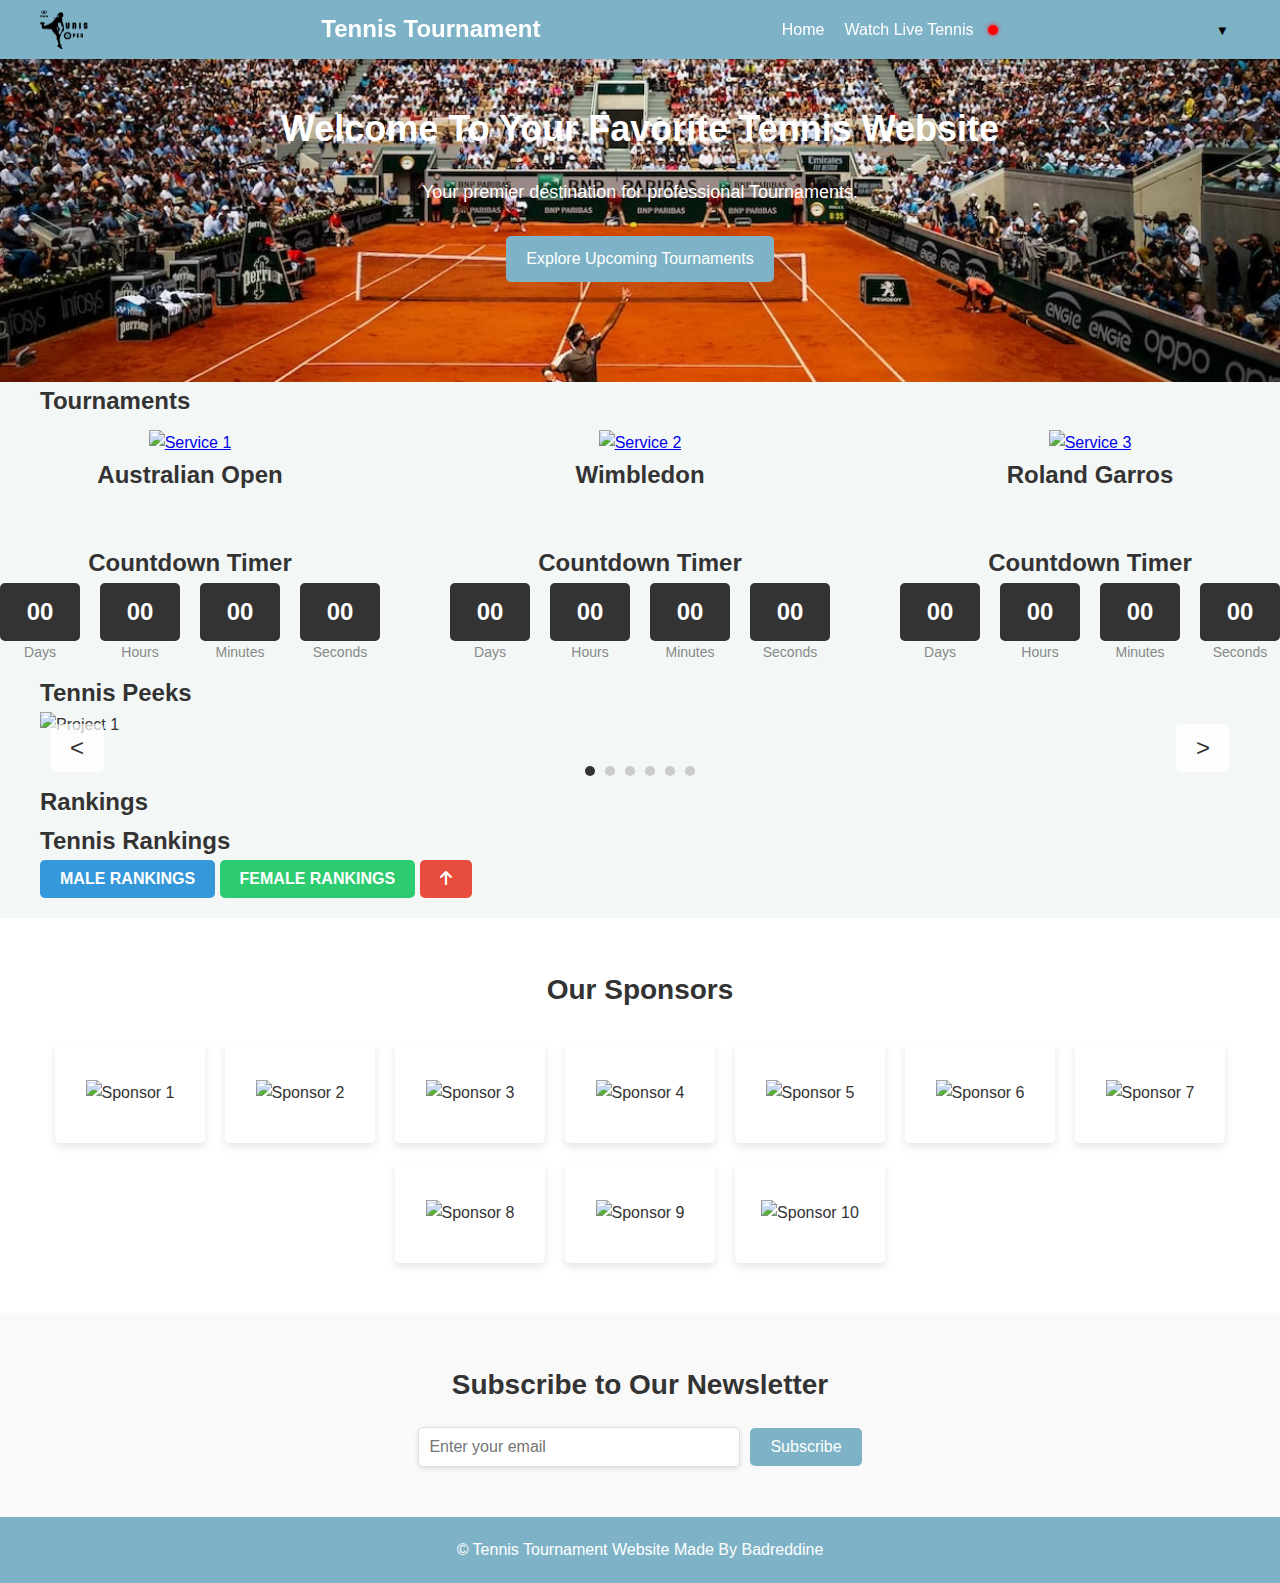
==== commit bd7fa7a7: "feat: added dropdown navbar, logo, comments on live" ====
--- a/index.html
+++ b/index.html
@@ -17,18 +17,29 @@
   <!-- Header -->
   <header>
     <div class="container">
-      <h1>Tennis Tournament</h1>
-      <nav>
-        <ul>
-          <li><a href="#home">Home</a></li>
-          <li><a href="#tournaments">Tournaments</a></li>
-          <li><a href="#Tennis Peeks">Tennis Peeks</a></li>
-          <li><a href="#Rankings">Rankings</a></li>
-          <li><a href="#Sponsors">Sponsors</a></li>
-          <li><a href="./live.html">Watch Live Tennis</a> <span class="live-indicator"></span></li>
-        </ul>
-      </nav>
+        <img src="./sources/logo.png" alt="Website Logo">
+        <h1>Tennis Tournament</h1>
+       
+        <nav>
+            <ul>
+                <li><a href="index.html#home">Home</a></li>
+                <li><a href="./live.html">Watch Live Tennis</a><span class="live-indicator"></span></li>
+            </ul>
+        </nav>
+        <div class="dropdown">
+            <button class="dropbtn">&#9660;</button>
+            <div class="dropdown-content">
+                <ul>
+                    <li><a href="index.html#tournaments">Tournaments</a></li>
+                    <li><a href="index.html#Tennis Peeks">Tennis Peeks</a></li>
+                    <li><a href="index.html#Rankings">Rankings</a></li>
+                    <li><a href="#Sponsors">Sponsors</a></li>
+                </ul>
+            </div>
+        </div>
     </div>
+    
+   
   </header>
 
   <!-- Hero Section -->
--- a/styles.css
+++ b/styles.css
@@ -47,20 +47,7 @@
   margin: 0;
 }
 
-nav ul {
-  list-style: none;
-  padding: 0;
-  margin: 0;
-  display: flex;
-}
-
-nav ul li {
-  margin-left: 20px;
-}
-
-nav ul li:first-child {
-  margin-left: 0;
-}
+
 
 nav ul li a {
   color: #fff;
@@ -534,4 +521,9 @@
       width: 100%;
     }
   }
-  +  
+  /* header image logo*/
+  header img {
+    width: 50px; /* Adjust the width of the logo as needed */
+    height: auto;
+}--- a/stylesButtons.css
+++ b/stylesButtons.css
@@ -104,4 +104,63 @@
     width: 100%; /* Make sure the iframe fills its container */
     border: none; /* Remove border for iframes */
   }
+
+/* navbar */
+
+/* Dropdown container */
+.dropdown {
+    position: relative;
+    display: inline-block;
+    right:5px;
+}
+
+/* Dropdown button */
+.dropbtn {
+    background-color: #7eb3c7;
+    border: none;
+    cursor: pointer;
+}
+
+/* Dropdown content (hidden by default) */
+.dropdown-content {
+    display: none;
+    position: absolute;
+    background-color: #f9f9f9;
+    min-width: 160px;
+    box-shadow: 0 8px 16px 0 rgba(0,0,0,0.2);
+    z-index: 1;
+}
+
+.dropdown-content ul {
+    list-style: none;
+    padding: 0;
+}
+
+.dropdown-content ul li {
+    padding: 8px 12px;
+    text-decoration: none;
+    display: block;
+}
+
+.dropdown-content ul li a {
+    color: black;
+    text-decoration: none;
+    display: block;
+}
+
+.dropdown-content ul li:hover {
+    background-color: #f1f1f1;
+}
+
+.dropdown:hover .dropdown-content {
+    display: block;
+}
+
+nav ul {
+    list-style: none;
+    padding: 0;
+    margin: 0;
+    display: flex;
+  }
+  
   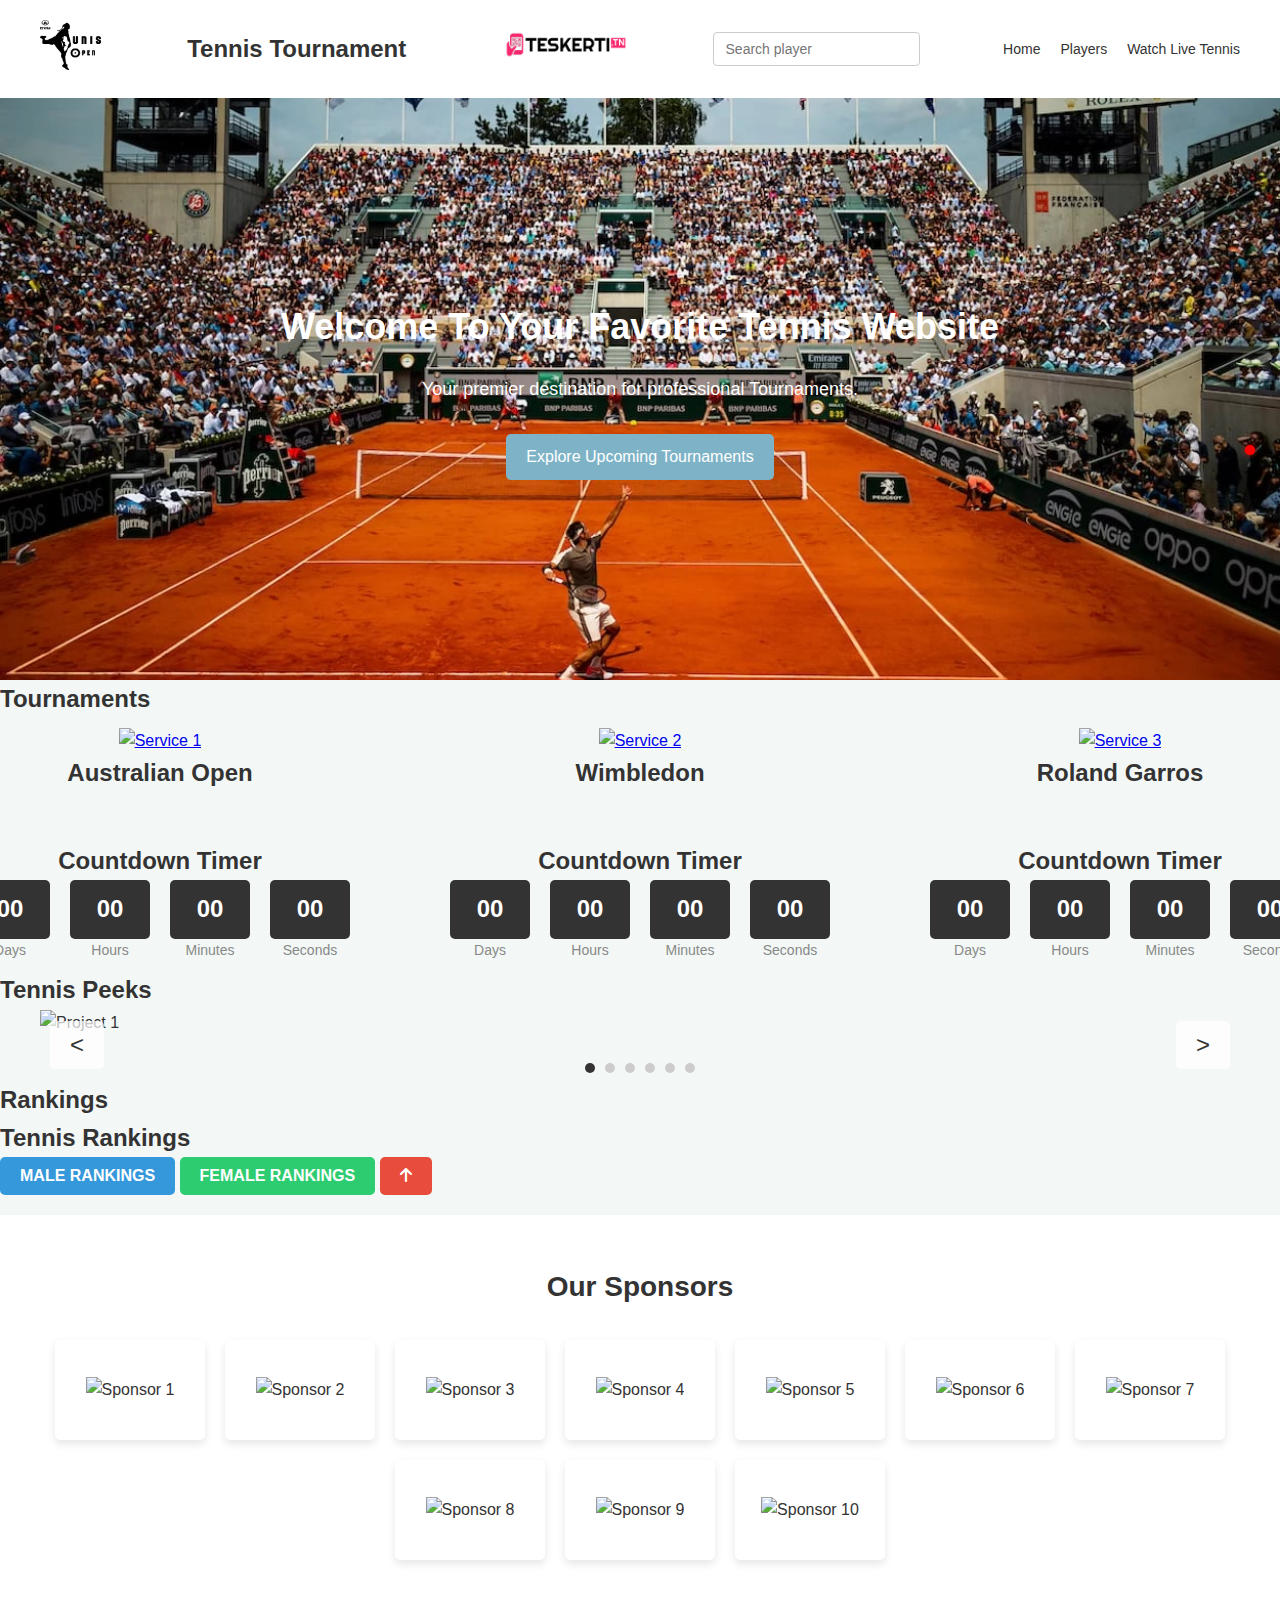
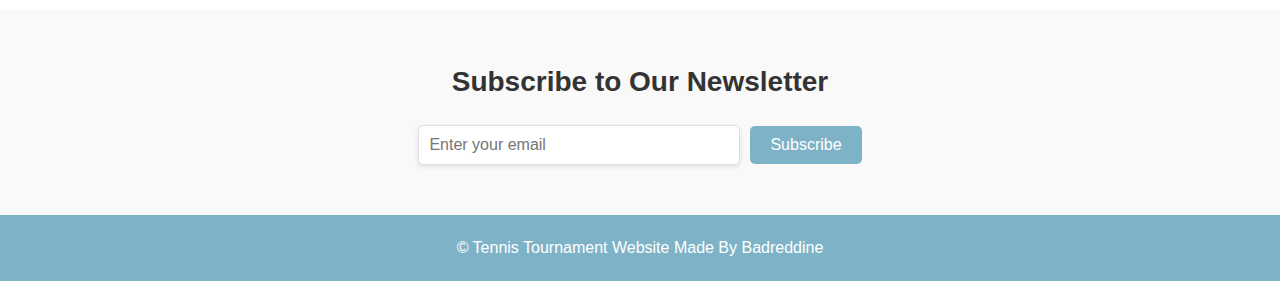
==== commit 3e34d13b: "design change" ====
--- a/index.html
+++ b/index.html
@@ -4,11 +4,12 @@
 <head>
   <meta charset="UTF-8">
   <meta name="viewport" content="width=device-width, initial-scale=1.0">
-  <title>Tenninist</title>
+  <title>Tenninis Tournament</title>
+  <link rel="icon" type="image/png" href="./sources/logo.png"> 
   <link rel="stylesheet" href="styles.css">
   <link rel="stylesheet" href="https://cdnjs.cloudflare.com/ajax/libs/font-awesome/6.0.0-beta3/css/all.min.css">
   <link rel="stylesheet" href="stylesButtons.css">
-
+  <link rel="stylesheet" href="header.css">
   <script src="script.js"></script>
 
 </head>
@@ -16,18 +17,10 @@
 <body>
   <!-- Header -->
   <header>
-    <div class="container">
-        <img src="./sources/logo.png" alt="Website Logo">
-        <h1>Tennis Tournament</h1>
-       
-        <nav>
-            <ul>
-                <li><a href="index.html#home">Home</a></li>
-                <li><a href="./live.html">Watch Live Tennis</a><span class="live-indicator"></span></li>
-            </ul>
-        </nav>
+    <div class="headerContainer">
+           
         <div class="dropdown">
-            <button class="dropbtn">&#9660;</button>
+            <img src="./sources/logo.png" alt="Website Logo">
             <div class="dropdown-content">
                 <ul>
                     <li><a href="index.html#tournaments">Tournaments</a></li>
@@ -37,6 +30,18 @@
                 </ul>
             </div>
         </div>
+        <h1>Tennis Tournament</h1>
+       <a href="https://teskerti.tn/"><img src="./sources/teskerti.png" alt="Teskerti"></a> 
+        <input type="text" id="searchInput" placeholder="Search player">
+
+        <nav>
+            <ul>
+                <li><a href="index.html#home">Home</a></li>
+                <li><a href="players.html">Players</a></li>
+                <li><a href="./live.html">Watch Live Tennis</a><span class="live-indicator"></span></li>
+            </ul>
+        </nav>
+ 
     </div>
     
    
--- a/styles.css
+++ b/styles.css
@@ -18,55 +18,7 @@
   color: #333;
 }
 
-.container {
-  max-width: 1200px;
-  margin: 0 auto;
-  padding: 0 20px;
-}
-
-/* Header Styles */
-header {
-  position: fixed;
-  width: 100%;
-  background-color: #7eb3c7;
-  color: #fff;
-  padding: 10px 0;
-  z-index: 1000;
-  box-shadow: 0 2px 5px rgba(0, 0, 0, 0.2);
-}
-
-header .container {
-  display: flex;
-  justify-content: space-between;
-  align-items: center;
-  padding: 0 20px;
-}
-
-header h1 {
-  font-size: 24px;
-  margin: 0;
-}
-
-
-
-nav ul li a {
-  color: #fff;
-  text-decoration: none;
-  font-size: 16px;
-  padding: 5px 10px;
-  transition: background-color 0.3s, color 0.3s;
-}
-
-nav ul li a:hover {
-  background-color: #fff;
-  color: #333;
-  border-radius: 5px;
-}
-
-.content {
-  margin-top: 80px; /* Adjust according to header height */
-  padding: 20px;
-}
+
 
 /* Hero Section Styles */
 .hero {
@@ -74,7 +26,7 @@
   background-size: cover;
   background-position: center;
   text-align: center;
-  padding: 100px 0;
+  padding: 200px 0;
   color: #fff;
 }
 
@@ -522,8 +474,4 @@
     }
   }
   
-  /* header image logo*/
-  header img {
-    width: 50px; /* Adjust the width of the logo as needed */
-    height: auto;
-}+ --- a/stylesButtons.css
+++ b/stylesButtons.css
@@ -105,62 +105,3 @@
     border: none; /* Remove border for iframes */
   }
 
-/* navbar */
-
-/* Dropdown container */
-.dropdown {
-    position: relative;
-    display: inline-block;
-    right:5px;
-}
-
-/* Dropdown button */
-.dropbtn {
-    background-color: #7eb3c7;
-    border: none;
-    cursor: pointer;
-}
-
-/* Dropdown content (hidden by default) */
-.dropdown-content {
-    display: none;
-    position: absolute;
-    background-color: #f9f9f9;
-    min-width: 160px;
-    box-shadow: 0 8px 16px 0 rgba(0,0,0,0.2);
-    z-index: 1;
-}
-
-.dropdown-content ul {
-    list-style: none;
-    padding: 0;
-}
-
-.dropdown-content ul li {
-    padding: 8px 12px;
-    text-decoration: none;
-    display: block;
-}
-
-.dropdown-content ul li a {
-    color: black;
-    text-decoration: none;
-    display: block;
-}
-
-.dropdown-content ul li:hover {
-    background-color: #f1f1f1;
-}
-
-.dropdown:hover .dropdown-content {
-    display: block;
-}
-
-nav ul {
-    list-style: none;
-    padding: 0;
-    margin: 0;
-    display: flex;
-  }
-  
-  --- a/header.css
+++ b/header.css
@@ -0,0 +1,101 @@
+header {
+  background-color: #ffffff;
+  box-shadow: 0 4px 6px rgba(0, 0, 0, 0.1);
+  padding: 20px;
+  font-family: Arial, sans-serif;
+}
+
+.headerContainer {
+  display: flex;
+  align-items: center;
+  justify-content: space-between;
+  max-width: 1200px;
+  margin: 0 auto;
+}
+
+.dropdown {
+  position: relative;
+  display: inline-block;
+}
+
+.dropdown img {
+  height: 50px;
+}
+
+.dropdown-content {
+  display: none;
+  position: absolute;
+  background-color: #ffffff;
+  box-shadow: 0 8px 16px rgba(0, 0, 0, 0.1);
+  padding: 12px 16px;
+  z-index: 1;
+}
+
+.dropdown:hover .dropdown-content {
+  display: block;
+}
+
+.dropdown-content ul {
+  list-style: none;
+  padding: 0;
+  margin: 0;
+}
+
+.dropdown-content ul li {
+  margin-bottom: 8px;
+}
+
+.dropdown-content ul li a {
+  text-decoration: none;
+  color: #333333;
+  font-size: 14px;
+}
+
+h1 {
+  font-size: 24px;
+  color: #333333;
+  margin: 0 20px;
+}
+
+a img {
+  height: 50px;
+}
+
+#searchInput {
+  padding: 8px 12px;
+  border: 1px solid #cccccc;
+  border-radius: 4px;
+  font-size: 14px;
+}
+
+nav ul {
+  list-style: none;
+  padding: 0;
+  margin: 0;
+  display: flex;
+  align-items: center;
+}
+
+nav ul li {
+  margin-left: 20px;
+}
+
+nav ul li a {
+  text-decoration: none;
+  color: #333333;
+  font-size: 14px;
+  position: relative;
+}
+
+nav ul li a:hover {
+  color: #007bff;
+}
+
+.live-indicator {
+  display: inline-block;
+  width: 10px;
+  height: 10px;
+  background-color: red;
+  border-radius: 50%;
+  margin-left: 5px;
+}
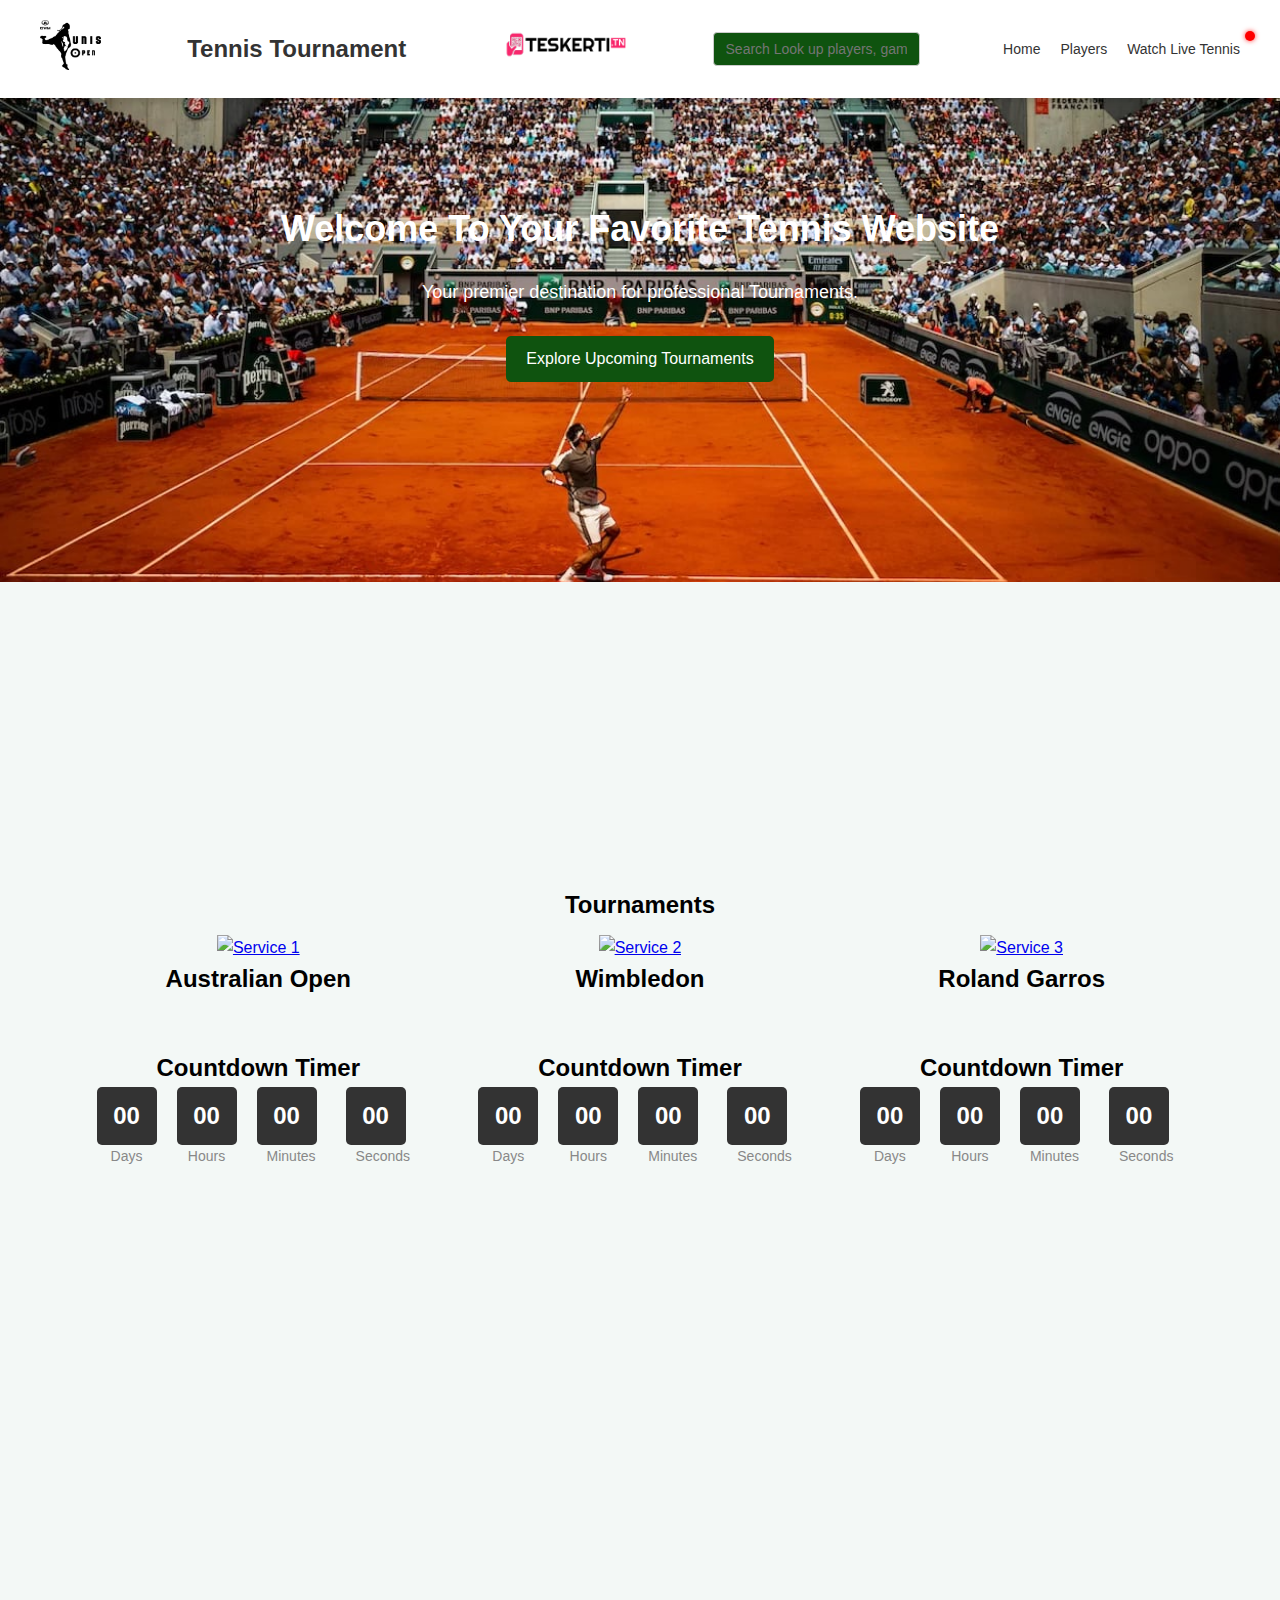
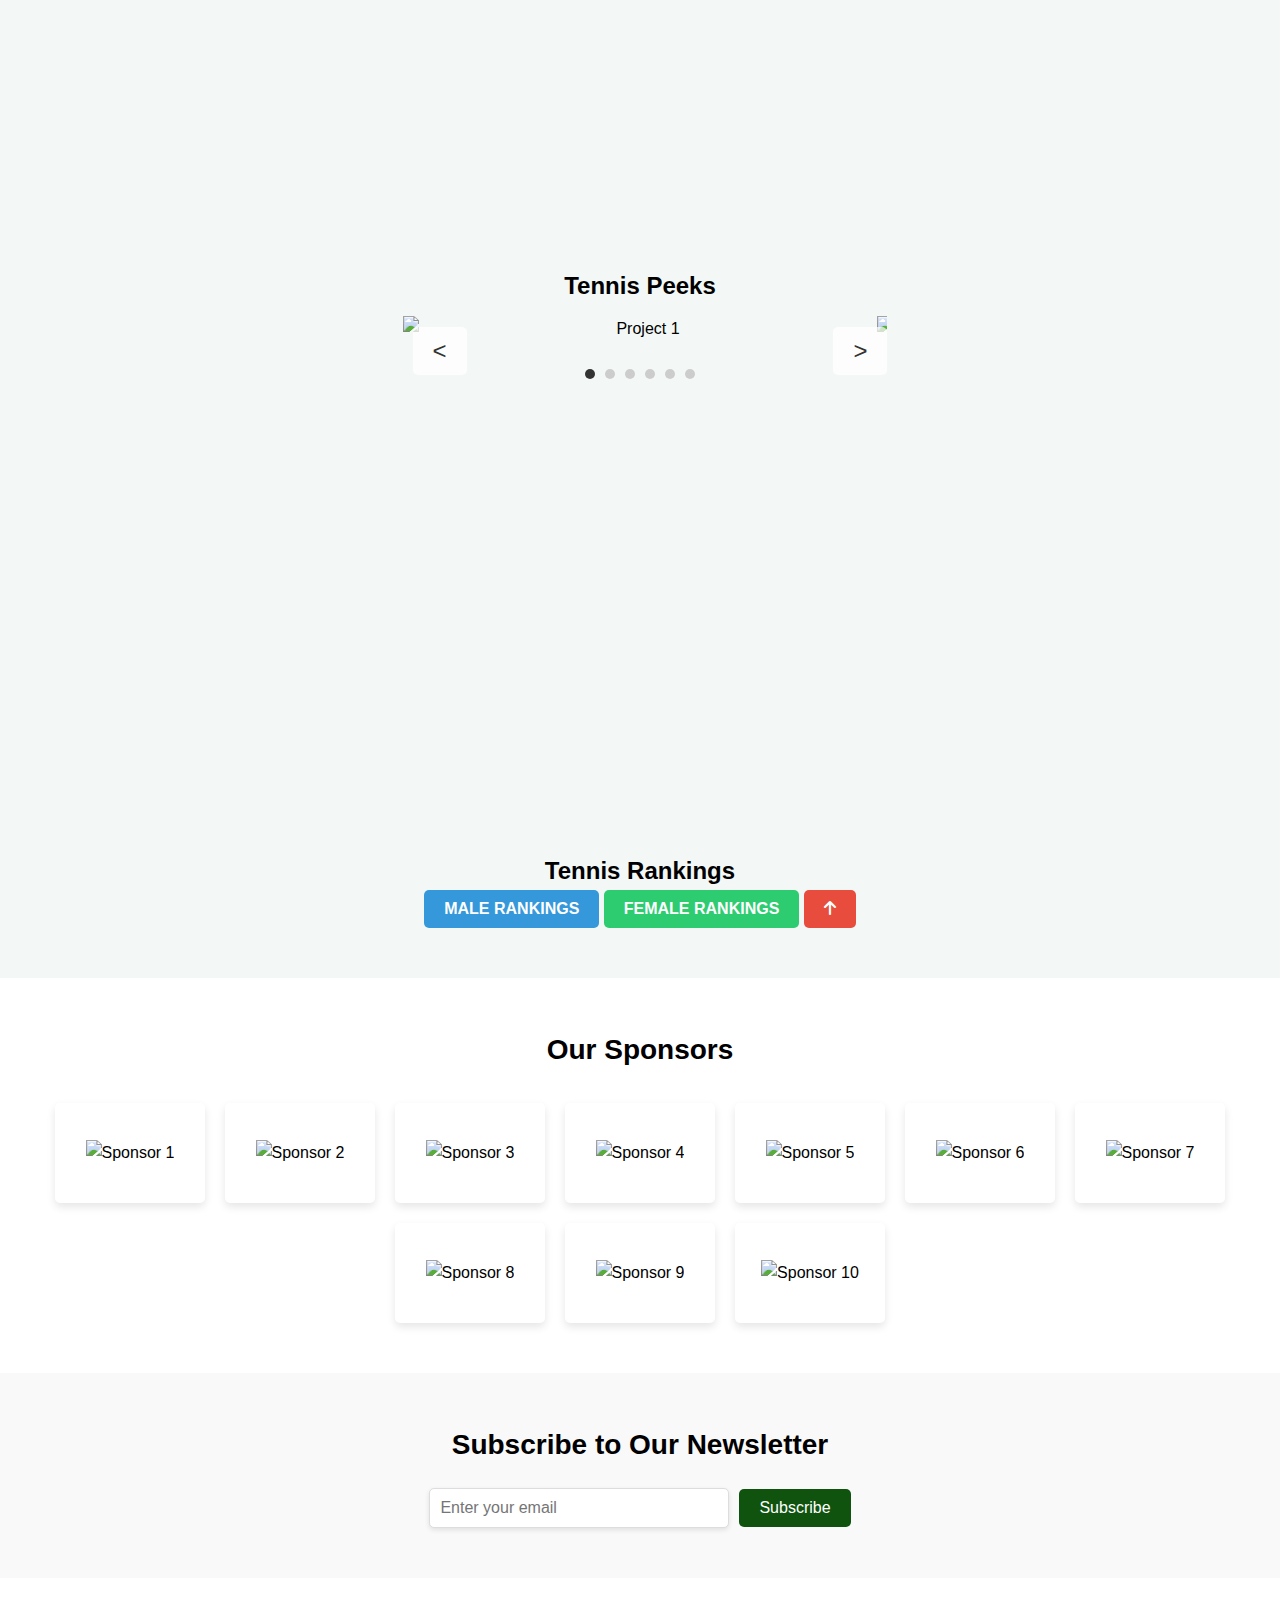
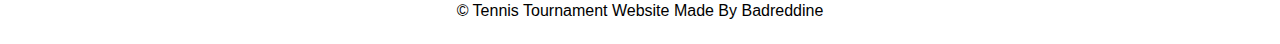
==== commit ae5b260a: "fixing styles" ====
--- a/index.html
+++ b/index.html
@@ -32,7 +32,7 @@
         </div>
         <h1>Tennis Tournament</h1>
        <a href="https://teskerti.tn/"><img src="./sources/teskerti.png" alt="Teskerti"></a> 
-        <input type="text" id="searchInput" placeholder="Search player">
+        <input type="text" id="searchInput" placeholder="Search Look up players, games, stats...etc">
 
         <nav>
             <ul>
@@ -141,7 +141,7 @@
 </section>
 
   <!-- Tennis Peeks Section -->
-  <section id="Tennis Peeks" class="Tennis Peeks">
+  <section id="Tennis Peeks" class="Portfolio">
     <div class="container">
       <h2>Tennis Peeks</h2>
       <div class="slide-container">
@@ -177,7 +177,7 @@
   <!-- Rankings Us Section -->
   <section id="Rankings" class="Rankings">
     <div class="container">
-      <h2>Rankings</h2>
+      
       <div class="Rankings-content">
         <div>
   <h2>Tennis Rankings</h2>
@@ -190,7 +190,7 @@
     <!-- Table for male rankings -->
     <div id="maleRankingsTable" style="display: none;">
       <h3>ATP Singles</h3>
-     <td>
+     
 <table class="wikitable nowrap" style="text-align:center; display:inline-table;">
 <tbody><tr>
 <th scope="col" colspan="4"><a href="/wiki/2024_ATP_Finals#Singles_2" title="2024 ATP Finals">Singles race rankings</a> as of 27&nbsp;May&nbsp;2024<sup class="plainlinks noexcerpt noprint asof-tag update" style="display:none;"><a class="external text" href="https://en.wikipedia.org/w/index.php?title=ATP_rankings&amp;action=edit">[update]</a></sup><sup id="cite_ref-26" class="reference"><a href="#cite_note-26">[23]</a></sup><sup id="cite_ref-27" class="reference"><a href="#cite_note-27">[24]</a></sup>
@@ -384,162 +384,199 @@
 </td>
 <td>10
 </td></tr></tbody></table>
-</td>
-      <td class="col-break" style="padding-left: 3em;">
 <table class="wikitable nowrap" style="text-align:center; display:inline-table;">
-<tbody><tr>
-<th colspan="4" scope="col"><a class="mw-selflink selflink">ATP rankings</a> (singles) as of 27&nbsp;May&nbsp;2024<sup class="plainlinks noexcerpt noprint asof-tag update" style="display:none;"><a class="external text" href="https://en.wikipedia.org/w/index.php?title=ATP_rankings&amp;action=edit">[update]</a></sup><sup id="cite_ref-28" class="reference"><a href="#cite_note-28">[25]</a></sup><sup id="cite_ref-29" class="reference"><a href="#cite_note-29">[26]</a></sup>
-</th></tr>
-<tr>
-<th scope="col">No.
-</th>
-<th scope="col">Player
-</th>
-<th scope="col">Points
-</th>
-<th scope="col">Move
-</th></tr>
-<tr>
-<td><a href="/wiki/List_of_ATP_number_1_ranked_singles_tennis_players#Weeks_at_No._1" title="List of ATP number 1 ranked singles tennis players">1</a>
-</td>
-<td style="text-align:left;"><span class="flagicon"><span class="mw-image-border" typeof="mw:File"><span><img alt="" src="//upload.wikimedia.org/wikipedia/commons/thumb/f/ff/Flag_of_Serbia.svg/23px-Flag_of_Serbia.svg.png" decoding="async" width="23" height="15" class="mw-file-element" srcset="//upload.wikimedia.org/wikipedia/commons/thumb/f/ff/Flag_of_Serbia.svg/35px-Flag_of_Serbia.svg.png 1.5x, //upload.wikimedia.org/wikipedia/commons/thumb/f/ff/Flag_of_Serbia.svg/45px-Flag_of_Serbia.svg.png 2x" data-file-width="1350" data-file-height="900"></span></span>&nbsp;</span><a href="/wiki/Novak_Djokovic" title="Novak Djokovic">Novak Djokovic</a>&nbsp;<span style="font-size:90%;">(<abbr title="Serbia">SRB</abbr>)</span></td>
-<td>9,960</td>
-<td><span typeof="mw:File"><span title="Steady"><img alt="Steady" src="//upload.wikimedia.org/wikipedia/commons/thumb/9/96/Steady2.svg/11px-Steady2.svg.png" decoding="async" width="11" height="11" class="mw-file-element" srcset="//upload.wikimedia.org/wikipedia/commons/thumb/9/96/Steady2.svg/17px-Steady2.svg.png 1.5x, //upload.wikimedia.org/wikipedia/commons/thumb/9/96/Steady2.svg/22px-Steady2.svg.png 2x" data-file-width="300" data-file-height="300"></span></span>
-</td></tr>
-<tr>
-<td>2
-</td>
-<td style="text-align:left;"><span class="flagicon"><span class="mw-image-border" typeof="mw:File"><span><img alt="" src="//upload.wikimedia.org/wikipedia/en/thumb/0/03/Flag_of_Italy.svg/23px-Flag_of_Italy.svg.png" decoding="async" width="23" height="15" class="mw-file-element" srcset="//upload.wikimedia.org/wikipedia/en/thumb/0/03/Flag_of_Italy.svg/35px-Flag_of_Italy.svg.png 1.5x, //upload.wikimedia.org/wikipedia/en/thumb/0/03/Flag_of_Italy.svg/45px-Flag_of_Italy.svg.png 2x" data-file-width="1500" data-file-height="1000"></span></span>&nbsp;</span><a href="/wiki/Jannik_Sinner" title="Jannik Sinner">Jannik Sinner</a>&nbsp;<span style="font-size:90%;">(<abbr title="Italy">ITA</abbr>)</span></td>
-<td>8,770</td>
-<td><span typeof="mw:File"><span title="Steady"><img alt="Steady" src="//upload.wikimedia.org/wikipedia/commons/thumb/9/96/Steady2.svg/11px-Steady2.svg.png" decoding="async" width="11" height="11" class="mw-file-element" srcset="//upload.wikimedia.org/wikipedia/commons/thumb/9/96/Steady2.svg/17px-Steady2.svg.png 1.5x, //upload.wikimedia.org/wikipedia/commons/thumb/9/96/Steady2.svg/22px-Steady2.svg.png 2x" data-file-width="300" data-file-height="300"></span></span>
-</td></tr>
-<tr>
-<td>3
-</td>
-<td style="text-align:left;"><span class="flagicon"><span class="mw-image-border" typeof="mw:File"><span><img alt="" src="//upload.wikimedia.org/wikipedia/en/thumb/9/9a/Flag_of_Spain.svg/23px-Flag_of_Spain.svg.png" decoding="async" width="23" height="15" class="mw-file-element" srcset="//upload.wikimedia.org/wikipedia/en/thumb/9/9a/Flag_of_Spain.svg/35px-Flag_of_Spain.svg.png 1.5x, //upload.wikimedia.org/wikipedia/en/thumb/9/9a/Flag_of_Spain.svg/45px-Flag_of_Spain.svg.png 2x" data-file-width="750" data-file-height="500"></span></span>&nbsp;</span><a href="/wiki/Carlos_Alcaraz" title="Carlos Alcaraz">Carlos Alcaraz</a>&nbsp;<span style="font-size:90%;">(<abbr title="Spain">ESP</abbr>)</span></td>
-<td>7,300</td>
-<td><span typeof="mw:File"><span title="Steady"><img alt="Steady" src="//upload.wikimedia.org/wikipedia/commons/thumb/9/96/Steady2.svg/11px-Steady2.svg.png" decoding="async" width="11" height="11" class="mw-file-element" srcset="//upload.wikimedia.org/wikipedia/commons/thumb/9/96/Steady2.svg/17px-Steady2.svg.png 1.5x, //upload.wikimedia.org/wikipedia/commons/thumb/9/96/Steady2.svg/22px-Steady2.svg.png 2x" data-file-width="300" data-file-height="300"></span></span>
-</td></tr>
-<tr>
-<td>4
-</td>
-<td style="text-align:left;"><span class="flagicon"><span class="mw-image-border" typeof="mw:File"><span><img alt="" src="//upload.wikimedia.org/wikipedia/en/thumb/b/ba/Flag_of_Germany.svg/23px-Flag_of_Germany.svg.png" decoding="async" width="23" height="14" class="mw-file-element" srcset="//upload.wikimedia.org/wikipedia/en/thumb/b/ba/Flag_of_Germany.svg/35px-Flag_of_Germany.svg.png 1.5x, //upload.wikimedia.org/wikipedia/en/thumb/b/ba/Flag_of_Germany.svg/46px-Flag_of_Germany.svg.png 2x" data-file-width="1000" data-file-height="600"></span></span>&nbsp;</span><a href="/wiki/Alexander_Zverev" title="Alexander Zverev">Alexander Zverev</a>&nbsp;<span style="font-size:90%;">(<abbr title="Germany">GER</abbr>)</span></td>
-<td>6,305</td>
-<td><span typeof="mw:File"><span title="Steady"><img alt="Steady" src="//upload.wikimedia.org/wikipedia/commons/thumb/9/96/Steady2.svg/11px-Steady2.svg.png" decoding="async" width="11" height="11" class="mw-file-element" srcset="//upload.wikimedia.org/wikipedia/commons/thumb/9/96/Steady2.svg/17px-Steady2.svg.png 1.5x, //upload.wikimedia.org/wikipedia/commons/thumb/9/96/Steady2.svg/22px-Steady2.svg.png 2x" data-file-width="300" data-file-height="300"></span></span>
-</td></tr>
-<tr>
-<td>5
-</td>
-<td style="text-align:left;"><span class="flagicon"><span typeof="mw:File"><span><img alt="" src="//upload.wikimedia.org/wikipedia/commons/thumb/d/dc/Flag_placeholder.svg/25px-Flag_placeholder.svg.png" decoding="async" width="25" height="17" class="mw-file-element" srcset="//upload.wikimedia.org/wikipedia/commons/thumb/d/dc/Flag_placeholder.svg/38px-Flag_placeholder.svg.png 1.5x, //upload.wikimedia.org/wikipedia/commons/thumb/d/dc/Flag_placeholder.svg/50px-Flag_placeholder.svg.png 2x" data-file-width="24" data-file-height="16"></span></span></span> <a href="/wiki/Daniil_Medvedev" title="Daniil Medvedev">Daniil Medvedev</a></td>
-<td>6,295</td>
-<td><span typeof="mw:File"><span title="Steady"><img alt="Steady" src="//upload.wikimedia.org/wikipedia/commons/thumb/9/96/Steady2.svg/11px-Steady2.svg.png" decoding="async" width="11" height="11" class="mw-file-element" srcset="//upload.wikimedia.org/wikipedia/commons/thumb/9/96/Steady2.svg/17px-Steady2.svg.png 1.5x, //upload.wikimedia.org/wikipedia/commons/thumb/9/96/Steady2.svg/22px-Steady2.svg.png 2x" data-file-width="300" data-file-height="300"></span></span>
-</td></tr>
-<tr>
-<td>6
-</td>
-<td style="text-align:left;"><span class="flagicon"><span typeof="mw:File"><span><img alt="" src="//upload.wikimedia.org/wikipedia/commons/thumb/d/dc/Flag_placeholder.svg/25px-Flag_placeholder.svg.png" decoding="async" width="25" height="17" class="mw-file-element" srcset="//upload.wikimedia.org/wikipedia/commons/thumb/d/dc/Flag_placeholder.svg/38px-Flag_placeholder.svg.png 1.5x, //upload.wikimedia.org/wikipedia/commons/thumb/d/dc/Flag_placeholder.svg/50px-Flag_placeholder.svg.png 2x" data-file-width="24" data-file-height="16"></span></span></span> <a href="/wiki/Andrey_Rublev" title="Andrey Rublev">Andrey Rublev</a></td>
-<td>4,700</td>
-<td><span typeof="mw:File"><span title="Steady"><img alt="Steady" src="//upload.wikimedia.org/wikipedia/commons/thumb/9/96/Steady2.svg/11px-Steady2.svg.png" decoding="async" width="11" height="11" class="mw-file-element" srcset="//upload.wikimedia.org/wikipedia/commons/thumb/9/96/Steady2.svg/17px-Steady2.svg.png 1.5x, //upload.wikimedia.org/wikipedia/commons/thumb/9/96/Steady2.svg/22px-Steady2.svg.png 2x" data-file-width="300" data-file-height="300"></span></span>
-</td></tr>
-<tr>
-<td>7
-</td>
-<td style="text-align:left;"><span class="flagicon"><span class="mw-image-border" typeof="mw:File"><span><img alt="" src="//upload.wikimedia.org/wikipedia/commons/thumb/d/d9/Flag_of_Norway.svg/21px-Flag_of_Norway.svg.png" decoding="async" width="21" height="15" class="mw-file-element" srcset="//upload.wikimedia.org/wikipedia/commons/thumb/d/d9/Flag_of_Norway.svg/32px-Flag_of_Norway.svg.png 1.5x, //upload.wikimedia.org/wikipedia/commons/thumb/d/d9/Flag_of_Norway.svg/41px-Flag_of_Norway.svg.png 2x" data-file-width="512" data-file-height="372"></span></span>&nbsp;</span><a href="/wiki/Casper_Ruud" title="Casper Ruud">Casper Ruud</a>&nbsp;<span style="font-size:90%;">(<abbr title="Norway">NOR</abbr>)</span></td>
-<td>4,425</td>
-<td><span typeof="mw:File"><span title="Steady"><img alt="Steady" src="//upload.wikimedia.org/wikipedia/commons/thumb/9/96/Steady2.svg/11px-Steady2.svg.png" decoding="async" width="11" height="11" class="mw-file-element" srcset="//upload.wikimedia.org/wikipedia/commons/thumb/9/96/Steady2.svg/17px-Steady2.svg.png 1.5x, //upload.wikimedia.org/wikipedia/commons/thumb/9/96/Steady2.svg/22px-Steady2.svg.png 2x" data-file-width="300" data-file-height="300"></span></span>
-</td></tr>
-<tr>
-<td>8
-</td>
-<td style="text-align:left;"><span class="flagicon"><span class="mw-image-border" typeof="mw:File"><span><img alt="" src="//upload.wikimedia.org/wikipedia/en/thumb/1/12/Flag_of_Poland.svg/23px-Flag_of_Poland.svg.png" decoding="async" width="23" height="14" class="mw-file-element" srcset="//upload.wikimedia.org/wikipedia/en/thumb/1/12/Flag_of_Poland.svg/35px-Flag_of_Poland.svg.png 1.5x, //upload.wikimedia.org/wikipedia/en/thumb/1/12/Flag_of_Poland.svg/46px-Flag_of_Poland.svg.png 2x" data-file-width="1280" data-file-height="800"></span></span>&nbsp;</span><a href="/wiki/Hubert_Hurkacz" title="Hubert Hurkacz">Hubert Hurkacz</a>&nbsp;<span style="font-size:90%;">(<abbr title="Poland">POL</abbr>)</span></td>
-<td>3,885</td>
-<td><span typeof="mw:File"><span title="Steady"><img alt="Steady" src="//upload.wikimedia.org/wikipedia/commons/thumb/9/96/Steady2.svg/11px-Steady2.svg.png" decoding="async" width="11" height="11" class="mw-file-element" srcset="//upload.wikimedia.org/wikipedia/commons/thumb/9/96/Steady2.svg/17px-Steady2.svg.png 1.5x, //upload.wikimedia.org/wikipedia/commons/thumb/9/96/Steady2.svg/22px-Steady2.svg.png 2x" data-file-width="300" data-file-height="300"></span></span>
-</td></tr>
-<tr>
-<td>9
-</td>
-<td style="text-align:left;"><span class="flagicon"><span class="mw-image-border" typeof="mw:File"><span><img alt="" src="//upload.wikimedia.org/wikipedia/commons/thumb/5/5c/Flag_of_Greece.svg/23px-Flag_of_Greece.svg.png" decoding="async" width="23" height="15" class="mw-file-element" srcset="//upload.wikimedia.org/wikipedia/commons/thumb/5/5c/Flag_of_Greece.svg/35px-Flag_of_Greece.svg.png 1.5x, //upload.wikimedia.org/wikipedia/commons/thumb/5/5c/Flag_of_Greece.svg/45px-Flag_of_Greece.svg.png 2x" data-file-width="600" data-file-height="400"></span></span>&nbsp;</span><a href="/wiki/Stefanos_Tsitsipas" title="Stefanos Tsitsipas">Stefanos Tsitsipas</a>&nbsp;<span style="font-size:90%;">(<abbr title="Greece">GRE</abbr>)</span></td>
-<td>3,700</td>
-<td><span typeof="mw:File"><span title="Steady"><img alt="Steady" src="//upload.wikimedia.org/wikipedia/commons/thumb/9/96/Steady2.svg/11px-Steady2.svg.png" decoding="async" width="11" height="11" class="mw-file-element" srcset="//upload.wikimedia.org/wikipedia/commons/thumb/9/96/Steady2.svg/17px-Steady2.svg.png 1.5x, //upload.wikimedia.org/wikipedia/commons/thumb/9/96/Steady2.svg/22px-Steady2.svg.png 2x" data-file-width="300" data-file-height="300"></span></span>
-</td></tr>
-<tr>
-<td>10
-</td>
-<td style="text-align:left;"><span class="flagicon"><span class="mw-image-border" typeof="mw:File"><span><img alt="" src="//upload.wikimedia.org/wikipedia/commons/thumb/9/9a/Flag_of_Bulgaria.svg/23px-Flag_of_Bulgaria.svg.png" decoding="async" width="23" height="14" class="mw-file-element" srcset="//upload.wikimedia.org/wikipedia/commons/thumb/9/9a/Flag_of_Bulgaria.svg/35px-Flag_of_Bulgaria.svg.png 1.5x, //upload.wikimedia.org/wikipedia/commons/thumb/9/9a/Flag_of_Bulgaria.svg/46px-Flag_of_Bulgaria.svg.png 2x" data-file-width="1000" data-file-height="600"></span></span>&nbsp;</span><a href="/wiki/Grigor_Dimitrov" title="Grigor Dimitrov">Grigor Dimitrov</a>&nbsp;<span style="font-size:90%;">(<abbr title="Bulgaria">BUL</abbr>)</span></td>
-<td>3,555</td>
-<td><span typeof="mw:File"><span title="Steady"><img alt="Steady" src="//upload.wikimedia.org/wikipedia/commons/thumb/9/96/Steady2.svg/11px-Steady2.svg.png" decoding="async" width="11" height="11" class="mw-file-element" srcset="//upload.wikimedia.org/wikipedia/commons/thumb/9/96/Steady2.svg/17px-Steady2.svg.png 1.5x, //upload.wikimedia.org/wikipedia/commons/thumb/9/96/Steady2.svg/22px-Steady2.svg.png 2x" data-file-width="300" data-file-height="300"></span></span>
-</td></tr>
-<tr>
-<td>11
-</td>
-<td style="text-align:left;"><span class="flagicon"><span class="mw-image-border" typeof="mw:File"><span><img alt="" src="//upload.wikimedia.org/wikipedia/commons/thumb/8/88/Flag_of_Australia_%28converted%29.svg/23px-Flag_of_Australia_%28converted%29.svg.png" decoding="async" width="23" height="12" class="mw-file-element" srcset="//upload.wikimedia.org/wikipedia/commons/thumb/8/88/Flag_of_Australia_%28converted%29.svg/35px-Flag_of_Australia_%28converted%29.svg.png 1.5x, //upload.wikimedia.org/wikipedia/commons/thumb/8/88/Flag_of_Australia_%28converted%29.svg/46px-Flag_of_Australia_%28converted%29.svg.png 2x" data-file-width="1280" data-file-height="640"></span></span>&nbsp;</span><a href="/wiki/Alex_de_Minaur" title="Alex de Minaur">Alex de Minaur</a>&nbsp;<span style="font-size:90%;">(<abbr title="Australia">AUS</abbr>)</span></td>
-<td>3,490</td>
-<td><span typeof="mw:File"><span title="Steady"><img alt="Steady" src="//upload.wikimedia.org/wikipedia/commons/thumb/9/96/Steady2.svg/11px-Steady2.svg.png" decoding="async" width="11" height="11" class="mw-file-element" srcset="//upload.wikimedia.org/wikipedia/commons/thumb/9/96/Steady2.svg/17px-Steady2.svg.png 1.5x, //upload.wikimedia.org/wikipedia/commons/thumb/9/96/Steady2.svg/22px-Steady2.svg.png 2x" data-file-width="300" data-file-height="300"></span></span>
-</td></tr>
-<tr>
-<td>12
-</td>
-<td style="text-align:left;"><span class="flagicon"><span class="mw-image-border" typeof="mw:File"><span><img alt="" src="//upload.wikimedia.org/wikipedia/en/thumb/a/a4/Flag_of_the_United_States.svg/23px-Flag_of_the_United_States.svg.png" decoding="async" width="23" height="12" class="mw-file-element" srcset="//upload.wikimedia.org/wikipedia/en/thumb/a/a4/Flag_of_the_United_States.svg/35px-Flag_of_the_United_States.svg.png 1.5x, //upload.wikimedia.org/wikipedia/en/thumb/a/a4/Flag_of_the_United_States.svg/46px-Flag_of_the_United_States.svg.png 2x" data-file-width="1235" data-file-height="650"></span></span>&nbsp;</span><a href="/wiki/Taylor_Fritz" title="Taylor Fritz">Taylor Fritz</a>&nbsp;<span style="font-size:90%;">(<abbr title="United States">USA</abbr>)</span></td>
-<td>2,980</td>
-<td><span typeof="mw:File"><span title="Steady"><img alt="Steady" src="//upload.wikimedia.org/wikipedia/commons/thumb/9/96/Steady2.svg/11px-Steady2.svg.png" decoding="async" width="11" height="11" class="mw-file-element" srcset="//upload.wikimedia.org/wikipedia/commons/thumb/9/96/Steady2.svg/17px-Steady2.svg.png 1.5x, //upload.wikimedia.org/wikipedia/commons/thumb/9/96/Steady2.svg/22px-Steady2.svg.png 2x" data-file-width="300" data-file-height="300"></span></span>
-</td></tr>
-<tr>
-<td>13
-</td>
-<td style="text-align:left;"><span class="flagicon"><span class="mw-image-border" typeof="mw:File"><span><img alt="" src="//upload.wikimedia.org/wikipedia/commons/thumb/9/9c/Flag_of_Denmark.svg/20px-Flag_of_Denmark.svg.png" decoding="async" width="20" height="15" class="mw-file-element" srcset="//upload.wikimedia.org/wikipedia/commons/thumb/9/9c/Flag_of_Denmark.svg/31px-Flag_of_Denmark.svg.png 1.5x, //upload.wikimedia.org/wikipedia/commons/thumb/9/9c/Flag_of_Denmark.svg/40px-Flag_of_Denmark.svg.png 2x" data-file-width="512" data-file-height="387"></span></span>&nbsp;</span><a href="/wiki/Holger_Rune" title="Holger Rune">Holger Rune</a>&nbsp;<span style="font-size:90%;">(<abbr title="Denmark">DEN</abbr>)</span></td>
-<td>2,700</td>
-<td><span typeof="mw:File"><span title="Steady"><img alt="Steady" src="//upload.wikimedia.org/wikipedia/commons/thumb/9/96/Steady2.svg/11px-Steady2.svg.png" decoding="async" width="11" height="11" class="mw-file-element" srcset="//upload.wikimedia.org/wikipedia/commons/thumb/9/96/Steady2.svg/17px-Steady2.svg.png 1.5x, //upload.wikimedia.org/wikipedia/commons/thumb/9/96/Steady2.svg/22px-Steady2.svg.png 2x" data-file-width="300" data-file-height="300"></span></span>
-</td></tr>
-<tr>
-<td>14
-</td>
-<td style="text-align:left;"><span class="flagicon"><span class="mw-image-border" typeof="mw:File"><span><img alt="" src="//upload.wikimedia.org/wikipedia/en/thumb/a/a4/Flag_of_the_United_States.svg/23px-Flag_of_the_United_States.svg.png" decoding="async" width="23" height="12" class="mw-file-element" srcset="//upload.wikimedia.org/wikipedia/en/thumb/a/a4/Flag_of_the_United_States.svg/35px-Flag_of_the_United_States.svg.png 1.5x, //upload.wikimedia.org/wikipedia/en/thumb/a/a4/Flag_of_the_United_States.svg/46px-Flag_of_the_United_States.svg.png 2x" data-file-width="1235" data-file-height="650"></span></span>&nbsp;</span><a href="/wiki/Tommy_Paul_(tennis)" title="Tommy Paul (tennis)">Tommy Paul</a>&nbsp;<span style="font-size:90%;">(<abbr title="United States">USA</abbr>)</span></td>
-<td>2,655</td>
-<td><span typeof="mw:File"><span title="Steady"><img alt="Steady" src="//upload.wikimedia.org/wikipedia/commons/thumb/9/96/Steady2.svg/11px-Steady2.svg.png" decoding="async" width="11" height="11" class="mw-file-element" srcset="//upload.wikimedia.org/wikipedia/commons/thumb/9/96/Steady2.svg/17px-Steady2.svg.png 1.5x, //upload.wikimedia.org/wikipedia/commons/thumb/9/96/Steady2.svg/22px-Steady2.svg.png 2x" data-file-width="300" data-file-height="300"></span></span>
-</td></tr>
-<tr>
-<td>15
-</td>
-<td style="text-align:left;"><span class="flagicon"><span class="mw-image-border" typeof="mw:File"><span><img alt="" src="//upload.wikimedia.org/wikipedia/en/thumb/a/a4/Flag_of_the_United_States.svg/23px-Flag_of_the_United_States.svg.png" decoding="async" width="23" height="12" class="mw-file-element" srcset="//upload.wikimedia.org/wikipedia/en/thumb/a/a4/Flag_of_the_United_States.svg/35px-Flag_of_the_United_States.svg.png 1.5x, //upload.wikimedia.org/wikipedia/en/thumb/a/a4/Flag_of_the_United_States.svg/46px-Flag_of_the_United_States.svg.png 2x" data-file-width="1235" data-file-height="650"></span></span>&nbsp;</span><a href="/wiki/Ben_Shelton" title="Ben Shelton">Ben Shelton</a>&nbsp;<span style="font-size:90%;">(<abbr title="United States">USA</abbr>)</span></td>
-<td>2,500</td>
-<td><span typeof="mw:File"><span title="Steady"><img alt="Steady" src="//upload.wikimedia.org/wikipedia/commons/thumb/9/96/Steady2.svg/11px-Steady2.svg.png" decoding="async" width="11" height="11" class="mw-file-element" srcset="//upload.wikimedia.org/wikipedia/commons/thumb/9/96/Steady2.svg/17px-Steady2.svg.png 1.5x, //upload.wikimedia.org/wikipedia/commons/thumb/9/96/Steady2.svg/22px-Steady2.svg.png 2x" data-file-width="300" data-file-height="300"></span></span>
-</td></tr>
-<tr>
-<td>16
-</td>
-<td style="text-align:left;"><span class="flagicon"><span class="mw-image-border" typeof="mw:File"><span><img alt="" src="//upload.wikimedia.org/wikipedia/en/thumb/c/c3/Flag_of_France.svg/23px-Flag_of_France.svg.png" decoding="async" width="23" height="15" class="mw-file-element" srcset="//upload.wikimedia.org/wikipedia/en/thumb/c/c3/Flag_of_France.svg/35px-Flag_of_France.svg.png 1.5x, //upload.wikimedia.org/wikipedia/en/thumb/c/c3/Flag_of_France.svg/45px-Flag_of_France.svg.png 2x" data-file-width="900" data-file-height="600"></span></span>&nbsp;</span><a href="/wiki/Ugo_Humbert" title="Ugo Humbert">Ugo Humbert</a>&nbsp;<span style="font-size:90%;">(<abbr title="France">FRA</abbr>)</span></td>
-<td>2,285</td>
-<td><span typeof="mw:File"><span title="Increase"><img alt="Increase" src="//upload.wikimedia.org/wikipedia/commons/thumb/b/b0/Increase2.svg/11px-Increase2.svg.png" decoding="async" width="11" height="11" class="mw-file-element" srcset="//upload.wikimedia.org/wikipedia/commons/thumb/b/b0/Increase2.svg/17px-Increase2.svg.png 1.5x, //upload.wikimedia.org/wikipedia/commons/thumb/b/b0/Increase2.svg/22px-Increase2.svg.png 2x" data-file-width="300" data-file-height="300"></span></span> 1
-</td></tr>
-<tr>
-<td>17
-</td>
-<td style="text-align:left;"><span class="flagicon"><span class="mw-image-border" typeof="mw:File"><span><img alt="" src="//upload.wikimedia.org/wikipedia/commons/thumb/d/d3/Flag_of_Kazakhstan.svg/23px-Flag_of_Kazakhstan.svg.png" decoding="async" width="23" height="12" class="mw-file-element" srcset="//upload.wikimedia.org/wikipedia/commons/thumb/d/d3/Flag_of_Kazakhstan.svg/35px-Flag_of_Kazakhstan.svg.png 1.5x, //upload.wikimedia.org/wikipedia/commons/thumb/d/d3/Flag_of_Kazakhstan.svg/46px-Flag_of_Kazakhstan.svg.png 2x" data-file-width="1000" data-file-height="500"></span></span>&nbsp;</span><a href="/wiki/Alexander_Bublik" title="Alexander Bublik">Alexander Bublik</a>&nbsp;<span style="font-size:90%;">(<abbr title="Kazakhstan">KAZ</abbr>)</span></td>
-<td>2,110</td>
-<td><span typeof="mw:File"><span title="Increase"><img alt="Increase" src="//upload.wikimedia.org/wikipedia/commons/thumb/b/b0/Increase2.svg/11px-Increase2.svg.png" decoding="async" width="11" height="11" class="mw-file-element" srcset="//upload.wikimedia.org/wikipedia/commons/thumb/b/b0/Increase2.svg/17px-Increase2.svg.png 1.5x, //upload.wikimedia.org/wikipedia/commons/thumb/b/b0/Increase2.svg/22px-Increase2.svg.png 2x" data-file-width="300" data-file-height="300"></span></span> 2
-</td></tr>
-<tr>
-<td>18
-</td>
-<td style="text-align:left;"><span class="flagicon"><span typeof="mw:File"><span><img alt="" src="//upload.wikimedia.org/wikipedia/commons/thumb/d/dc/Flag_placeholder.svg/25px-Flag_placeholder.svg.png" decoding="async" width="25" height="17" class="mw-file-element" srcset="//upload.wikimedia.org/wikipedia/commons/thumb/d/dc/Flag_placeholder.svg/38px-Flag_placeholder.svg.png 1.5x, //upload.wikimedia.org/wikipedia/commons/thumb/d/dc/Flag_placeholder.svg/50px-Flag_placeholder.svg.png 2x" data-file-width="24" data-file-height="16"></span></span></span> <a href="/wiki/Karen_Khachanov" title="Karen Khachanov">Karen Khachanov</a></td>
-<td>2,090</td>
-<td><span typeof="mw:File"><span title="Steady"><img alt="Steady" src="//upload.wikimedia.org/wikipedia/commons/thumb/9/96/Steady2.svg/11px-Steady2.svg.png" decoding="async" width="11" height="11" class="mw-file-element" srcset="//upload.wikimedia.org/wikipedia/commons/thumb/9/96/Steady2.svg/17px-Steady2.svg.png 1.5x, //upload.wikimedia.org/wikipedia/commons/thumb/9/96/Steady2.svg/22px-Steady2.svg.png 2x" data-file-width="300" data-file-height="300"></span></span>
-</td></tr>
-<tr>
-<td>19
-</td>
-<td style="text-align:left;"><span class="flagicon"><span class="mw-image-border" typeof="mw:File"><span><img alt="" src="//upload.wikimedia.org/wikipedia/commons/thumb/7/78/Flag_of_Chile.svg/23px-Flag_of_Chile.svg.png" decoding="async" width="23" height="15" class="mw-file-element" srcset="//upload.wikimedia.org/wikipedia/commons/thumb/7/78/Flag_of_Chile.svg/35px-Flag_of_Chile.svg.png 1.5x, //upload.wikimedia.org/wikipedia/commons/thumb/7/78/Flag_of_Chile.svg/45px-Flag_of_Chile.svg.png 2x" data-file-width="900" data-file-height="600"></span></span>&nbsp;</span><a href="/wiki/Nicol%C3%A1s_Jarry" title="Nicolás Jarry">Nicolás Jarry</a>&nbsp;<span style="font-size:90%;">(<abbr title="Chile">CHI</abbr>)</span></td>
-<td>2,075</td>
-<td><span typeof="mw:File"><span title="Decrease"><img alt="Decrease" src="//upload.wikimedia.org/wikipedia/commons/thumb/e/ed/Decrease2.svg/11px-Decrease2.svg.png" decoding="async" width="11" height="11" class="mw-file-element" srcset="//upload.wikimedia.org/wikipedia/commons/thumb/e/ed/Decrease2.svg/17px-Decrease2.svg.png 1.5x, //upload.wikimedia.org/wikipedia/commons/thumb/e/ed/Decrease2.svg/22px-Decrease2.svg.png 2x" data-file-width="300" data-file-height="300"></span></span> 3
-</td></tr>
-<tr>
-<td>20
-</td>
-<td style="text-align:left;"><span class="flagicon"><span class="mw-image-border" typeof="mw:File"><span><img alt="" src="//upload.wikimedia.org/wikipedia/commons/thumb/1/1a/Flag_of_Argentina.svg/23px-Flag_of_Argentina.svg.png" decoding="async" width="23" height="14" class="mw-file-element" srcset="//upload.wikimedia.org/wikipedia/commons/thumb/1/1a/Flag_of_Argentina.svg/35px-Flag_of_Argentina.svg.png 1.5x, //upload.wikimedia.org/wikipedia/commons/thumb/1/1a/Flag_of_Argentina.svg/46px-Flag_of_Argentina.svg.png 2x" data-file-width="800" data-file-height="500"></span></span>&nbsp;</span><a href="/wiki/Sebasti%C3%A1n_B%C3%A1ez" title="Sebastián Báez">Sebastián Báez</a>&nbsp;<span style="font-size:90%;">(<abbr title="Argentina">ARG</abbr>)</span></td>
-<td>1,990</td>
-<td><span typeof="mw:File"><span title="Steady"><img alt="Steady" src="//upload.wikimedia.org/wikipedia/commons/thumb/9/96/Steady2.svg/11px-Steady2.svg.png" decoding="async" width="11" height="11" class="mw-file-element" srcset="//upload.wikimedia.org/wikipedia/commons/thumb/9/96/Steady2.svg/17px-Steady2.svg.png 1.5x, //upload.wikimedia.org/wikipedia/commons/thumb/9/96/Steady2.svg/22px-Steady2.svg.png 2x" data-file-width="300" data-file-height="300"></span></span>
-</td></tr></tbody></table>
-</td>
+  <tbody><tr>
+  <th scope="col" colspan="4"><a href="/wiki/2024_WTA_Finals" title="2024 WTA Finals">Singles race rankings</a> as of 27&nbsp;May&nbsp;2024<sup class="plainlinks noexcerpt noprint asof-tag update" style="display:none;"><a class="external text" href="https://en.wikipedia.org/w/index.php?title=Current_tennis_rankings&amp;action=edit">[update]</a></sup><sup id="cite_ref-3" class="reference"><a href="#cite_note-3">[3]</a></sup><sup id="cite_ref-4" class="reference"><a href="#cite_note-4">[4]</a></sup>
+  </th></tr>
+  <tr>
+  <th scope="col">No.
+  </th>
+  <th scope="col">Player
+  </th>
+  <th scope="col">Points
+  </th>
+  <th scope="col"><abbr title="Tournaments played">Tourn</abbr>
+  </th></tr>
+  <tr>
+  <td>1
+  </td>
+  <td style="text-align:left"><span class="flagicon"><span class="mw-image-border" typeof="mw:File"><span><img alt="" src="//upload.wikimedia.org/wikipedia/en/thumb/1/12/Flag_of_Poland.svg/23px-Flag_of_Poland.svg.png" decoding="async" width="23" height="14" class="mw-file-element" srcset="//upload.wikimedia.org/wikipedia/en/thumb/1/12/Flag_of_Poland.svg/35px-Flag_of_Poland.svg.png 1.5x, //upload.wikimedia.org/wikipedia/en/thumb/1/12/Flag_of_Poland.svg/46px-Flag_of_Poland.svg.png 2x" data-file-width="1280" data-file-height="800"></span></span>&nbsp;</span><a href="/wiki/Iga_%C5%9Awi%C4%85tek" title="Iga Świątek">Iga Świątek</a>&nbsp;<span style="font-size:90%;">(<abbr title="Poland">POL</abbr>)</span>
+  </td>
+  <td>5,335
+  </td>
+  <td>9
+  </td></tr>
+  <tr>
+  <td>2
+  </td>
+  <td style="text-align:left"><span class="flagicon"><span typeof="mw:File"><span><img alt="" src="//upload.wikimedia.org/wikipedia/commons/thumb/d/dc/Flag_placeholder.svg/25px-Flag_placeholder.svg.png" decoding="async" width="25" height="17" class="mw-file-element" srcset="//upload.wikimedia.org/wikipedia/commons/thumb/d/dc/Flag_placeholder.svg/38px-Flag_placeholder.svg.png 1.5x, //upload.wikimedia.org/wikipedia/commons/thumb/d/dc/Flag_placeholder.svg/50px-Flag_placeholder.svg.png 2x" data-file-width="24" data-file-height="16"></span></span></span> <a href="/wiki/Aryna_Sabalenka" title="Aryna Sabalenka">Aryna Sabalenka</a>
+  </td>
+  <td>3,928
+  </td>
+  <td>8
+  </td></tr>
+  <tr>
+  <td>3
+  </td>
+  <td style="text-align:left"><span class="flagicon"><span class="mw-image-border" typeof="mw:File"><span><img alt="" src="//upload.wikimedia.org/wikipedia/commons/thumb/d/d3/Flag_of_Kazakhstan.svg/23px-Flag_of_Kazakhstan.svg.png" decoding="async" width="23" height="12" class="mw-file-element" srcset="//upload.wikimedia.org/wikipedia/commons/thumb/d/d3/Flag_of_Kazakhstan.svg/35px-Flag_of_Kazakhstan.svg.png 1.5x, //upload.wikimedia.org/wikipedia/commons/thumb/d/d3/Flag_of_Kazakhstan.svg/46px-Flag_of_Kazakhstan.svg.png 2x" data-file-width="1000" data-file-height="500"></span></span>&nbsp;</span><a href="/wiki/Elena_Rybakina" title="Elena Rybakina">Elena Rybakina</a>&nbsp;<span style="font-size:90%;">(<abbr title="Kazakhstan">KAZ</abbr>)</span>
+  </td>
+  <td>3,583
+  </td>
+  <td>9
+  </td></tr>
+  <tr>
+  <td>4
+  </td>
+  <td style="text-align:left"><span class="flagicon"><span class="mw-image-border" typeof="mw:File"><span><img alt="" src="//upload.wikimedia.org/wikipedia/en/thumb/a/a4/Flag_of_the_United_States.svg/23px-Flag_of_the_United_States.svg.png" decoding="async" width="23" height="12" class="mw-file-element" srcset="//upload.wikimedia.org/wikipedia/en/thumb/a/a4/Flag_of_the_United_States.svg/35px-Flag_of_the_United_States.svg.png 1.5x, //upload.wikimedia.org/wikipedia/en/thumb/a/a4/Flag_of_the_United_States.svg/46px-Flag_of_the_United_States.svg.png 2x" data-file-width="1235" data-file-height="650"></span></span>&nbsp;</span><a href="/wiki/Danielle_Collins" title="Danielle Collins">Danielle Collins</a>&nbsp;<span style="font-size:90%;">(<abbr title="United States">USA</abbr>)</span>
+  </td>
+  <td>2,857
+  </td>
+  <td>12
+  </td></tr>
+  <tr>
+  <td>5
+  </td>
+  <td style="text-align:left"><span class="flagicon"><span class="mw-image-border" typeof="mw:File"><span><img alt="" src="//upload.wikimedia.org/wikipedia/en/thumb/a/a4/Flag_of_the_United_States.svg/23px-Flag_of_the_United_States.svg.png" decoding="async" width="23" height="12" class="mw-file-element" srcset="//upload.wikimedia.org/wikipedia/en/thumb/a/a4/Flag_of_the_United_States.svg/35px-Flag_of_the_United_States.svg.png 1.5x, //upload.wikimedia.org/wikipedia/en/thumb/a/a4/Flag_of_the_United_States.svg/46px-Flag_of_the_United_States.svg.png 2x" data-file-width="1235" data-file-height="650"></span></span>&nbsp;</span><a href="/wiki/Coco_Gauff" title="Coco Gauff">Coco Gauff</a>&nbsp;<span style="font-size:90%;">(<abbr title="United States">USA</abbr>)</span>
+  </td>
+  <td>2,383
+  </td>
+  <td>9
+  </td></tr>
+  <tr>
+  <td>6
+  </td>
+  <td style="text-align:left"><span class="flagicon"><span class="mw-image-border" typeof="mw:File"><span><img alt="" src="//upload.wikimedia.org/wikipedia/commons/thumb/f/fa/Flag_of_the_People%27s_Republic_of_China.svg/23px-Flag_of_the_People%27s_Republic_of_China.svg.png" decoding="async" width="23" height="15" class="mw-file-element" srcset="//upload.wikimedia.org/wikipedia/commons/thumb/f/fa/Flag_of_the_People%27s_Republic_of_China.svg/35px-Flag_of_the_People%27s_Republic_of_China.svg.png 1.5x, //upload.wikimedia.org/wikipedia/commons/thumb/f/fa/Flag_of_the_People%27s_Republic_of_China.svg/45px-Flag_of_the_People%27s_Republic_of_China.svg.png 2x" data-file-width="900" data-file-height="600"></span></span>&nbsp;</span><a href="/wiki/Zheng_Qinwen" title="Zheng Qinwen">Zheng Qinwen</a>&nbsp;<span style="font-size:90%;">(<abbr title="China">CHN</abbr>)</span>
+  </td>
+  <td>2,070
+  </td>
+  <td>9
+  </td></tr>
+  <tr>
+  <td>7
+  </td>
+  <td style="text-align:left"><span class="flagicon"><span class="mw-image-border" typeof="mw:File"><span><img alt="" src="//upload.wikimedia.org/wikipedia/commons/thumb/8/84/Flag_of_Latvia.svg/23px-Flag_of_Latvia.svg.png" decoding="async" width="23" height="12" class="mw-file-element" srcset="//upload.wikimedia.org/wikipedia/commons/thumb/8/84/Flag_of_Latvia.svg/35px-Flag_of_Latvia.svg.png 1.5x, //upload.wikimedia.org/wikipedia/commons/thumb/8/84/Flag_of_Latvia.svg/46px-Flag_of_Latvia.svg.png 2x" data-file-width="1200" data-file-height="600"></span></span>&nbsp;</span><a href="/wiki/Je%C4%BCena_Ostapenko" title="Jeļena Ostapenko">Jeļena Ostapenko</a>&nbsp;<span style="font-size:90%;">(<abbr title="Latvia">LAT</abbr>)</span>
+  </td>
+  <td>1,889
+  </td>
+  <td>11
+  </td></tr>
+  <tr>
+  <td>8
+  </td>
+  <td style="text-align:left"><span class="flagicon"><span class="mw-image-border" typeof="mw:File"><span><img alt="" src="//upload.wikimedia.org/wikipedia/en/thumb/0/03/Flag_of_Italy.svg/23px-Flag_of_Italy.svg.png" decoding="async" width="23" height="15" class="mw-file-element" srcset="//upload.wikimedia.org/wikipedia/en/thumb/0/03/Flag_of_Italy.svg/35px-Flag_of_Italy.svg.png 1.5x, //upload.wikimedia.org/wikipedia/en/thumb/0/03/Flag_of_Italy.svg/45px-Flag_of_Italy.svg.png 2x" data-file-width="1500" data-file-height="1000"></span></span>&nbsp;</span><a href="/wiki/Jasmine_Paolini" title="Jasmine Paolini">Jasmine Paolini</a>&nbsp;<span style="font-size:90%;">(<abbr title="Italy">ITA</abbr>)</span>
+  </td>
+  <td>1,710
+  </td>
+  <td>11
+  </td></tr>
+  <tr>
+  <td>9
+  </td>
+  <td style="text-align:left"><span class="flagicon"><span class="mw-image-border" typeof="mw:File"><span><img alt="" src="//upload.wikimedia.org/wikipedia/commons/thumb/4/49/Flag_of_Ukraine.svg/23px-Flag_of_Ukraine.svg.png" decoding="async" width="23" height="15" class="mw-file-element" srcset="//upload.wikimedia.org/wikipedia/commons/thumb/4/49/Flag_of_Ukraine.svg/35px-Flag_of_Ukraine.svg.png 1.5x, //upload.wikimedia.org/wikipedia/commons/thumb/4/49/Flag_of_Ukraine.svg/45px-Flag_of_Ukraine.svg.png 2x" data-file-width="1200" data-file-height="800"></span></span>&nbsp;</span><a href="/wiki/Marta_Kostyuk" title="Marta Kostyuk">Marta Kostyuk</a>&nbsp;<span style="font-size:90%;">(<abbr title="Ukraine">UKR</abbr>)</span>
+  </td>
+  <td>1,695
+  </td>
+  <td>9
+  </td></tr>
+  <tr>
+  <td>10
+  </td>
+  <td style="text-align:left"><span class="flagicon"><span class="mw-image-border" typeof="mw:File"><span><img alt="" src="//upload.wikimedia.org/wikipedia/commons/thumb/5/5c/Flag_of_Greece.svg/23px-Flag_of_Greece.svg.png" decoding="async" width="23" height="15" class="mw-file-element" srcset="//upload.wikimedia.org/wikipedia/commons/thumb/5/5c/Flag_of_Greece.svg/35px-Flag_of_Greece.svg.png 1.5x, //upload.wikimedia.org/wikipedia/commons/thumb/5/5c/Flag_of_Greece.svg/45px-Flag_of_Greece.svg.png 2x" data-file-width="600" data-file-height="400"></span></span>&nbsp;</span><a href="/wiki/Maria_Sakkari" title="Maria Sakkari">Maria Sakkari</a>&nbsp;<span style="font-size:90%;">(<abbr title="Greece">GRE</abbr>)</span>
+  </td>
+  <td>1,591
+  </td>
+  <td>10
+  </td></tr>
+  <tr>
+  <td>11
+  </td>
+  <td style="text-align:left"><span class="flagicon"><span typeof="mw:File"><span><img alt="" src="//upload.wikimedia.org/wikipedia/commons/thumb/d/dc/Flag_placeholder.svg/25px-Flag_placeholder.svg.png" decoding="async" width="25" height="17" class="mw-file-element" srcset="//upload.wikimedia.org/wikipedia/commons/thumb/d/dc/Flag_placeholder.svg/38px-Flag_placeholder.svg.png 1.5x, //upload.wikimedia.org/wikipedia/commons/thumb/d/dc/Flag_placeholder.svg/50px-Flag_placeholder.svg.png 2x" data-file-width="24" data-file-height="16"></span></span></span> <a href="/wiki/Daria_Kasatkina" title="Daria Kasatkina">Daria Kasatkina</a>
+  </td>
+  <td>1,543
+  </td>
+  <td>11
+  </td></tr>
+  <tr>
+  <td>12
+  </td>
+  <td style="text-align:left"><span class="flagicon"><span typeof="mw:File"><span><img alt="" src="//upload.wikimedia.org/wikipedia/commons/thumb/d/dc/Flag_placeholder.svg/25px-Flag_placeholder.svg.png" decoding="async" width="25" height="17" class="mw-file-element" srcset="//upload.wikimedia.org/wikipedia/commons/thumb/d/dc/Flag_placeholder.svg/38px-Flag_placeholder.svg.png 1.5x, //upload.wikimedia.org/wikipedia/commons/thumb/d/dc/Flag_placeholder.svg/50px-Flag_placeholder.svg.png 2x" data-file-width="24" data-file-height="16"></span></span></span> <a href="/wiki/Anna_Kalinskaya" title="Anna Kalinskaya">Anna Kalinskaya</a>
+  </td>
+  <td>1,511
+  </td>
+  <td>11
+  </td></tr>
+  <tr>
+  <td>13
+  </td>
+  <td style="text-align:left"><span class="flagicon"><span typeof="mw:File"><span><img alt="" src="//upload.wikimedia.org/wikipedia/commons/thumb/d/dc/Flag_placeholder.svg/25px-Flag_placeholder.svg.png" decoding="async" width="25" height="17" class="mw-file-element" srcset="//upload.wikimedia.org/wikipedia/commons/thumb/d/dc/Flag_placeholder.svg/38px-Flag_placeholder.svg.png 1.5x, //upload.wikimedia.org/wikipedia/commons/thumb/d/dc/Flag_placeholder.svg/50px-Flag_placeholder.svg.png 2x" data-file-width="24" data-file-height="16"></span></span></span> <a href="/wiki/Victoria_Azarenka" title="Victoria Azarenka">Victoria Azarenka</a>
+  </td>
+  <td>1,503
+  </td>
+  <td>9
+  </td></tr>
+  <tr>
+  <td>14
+  </td>
+  <td style="text-align:left"><span class="flagicon"><span class="mw-image-border" typeof="mw:File"><span><img alt="" src="//upload.wikimedia.org/wikipedia/en/thumb/a/a4/Flag_of_the_United_States.svg/23px-Flag_of_the_United_States.svg.png" decoding="async" width="23" height="12" class="mw-file-element" srcset="//upload.wikimedia.org/wikipedia/en/thumb/a/a4/Flag_of_the_United_States.svg/35px-Flag_of_the_United_States.svg.png 1.5x, //upload.wikimedia.org/wikipedia/en/thumb/a/a4/Flag_of_the_United_States.svg/46px-Flag_of_the_United_States.svg.png 2x" data-file-width="1235" data-file-height="650"></span></span>&nbsp;</span><a href="/wiki/Emma_Navarro" title="Emma Navarro">Emma Navarro</a>&nbsp;<span style="font-size:90%;">(<abbr title="United States">USA</abbr>)</span>
+  </td>
+  <td>1,388
+  </td>
+  <td>12
+  </td></tr>
+  <tr>
+  <td>15
+  </td>
+  <td style="text-align:left"><span class="flagicon"><span class="mw-image-border" typeof="mw:File"><span><img alt="" src="//upload.wikimedia.org/wikipedia/en/thumb/a/a4/Flag_of_the_United_States.svg/23px-Flag_of_the_United_States.svg.png" decoding="async" width="23" height="12" class="mw-file-element" srcset="//upload.wikimedia.org/wikipedia/en/thumb/a/a4/Flag_of_the_United_States.svg/35px-Flag_of_the_United_States.svg.png 1.5x, //upload.wikimedia.org/wikipedia/en/thumb/a/a4/Flag_of_the_United_States.svg/46px-Flag_of_the_United_States.svg.png 2x" data-file-width="1235" data-file-height="650"></span></span>&nbsp;</span><a href="/wiki/Madison_Keys" title="Madison Keys">Madison Keys</a>&nbsp;<span style="font-size:90%;">(<abbr title="United States">USA</abbr>)</span>
+  </td>
+  <td>1,291
+  </td>
+  <td>6
+  </td></tr>
+  <tr>
+  <td>16
+  </td>
+  <td style="text-align:left"><span class="flagicon"><span typeof="mw:File"><span><img alt="" src="//upload.wikimedia.org/wikipedia/commons/thumb/d/dc/Flag_placeholder.svg/25px-Flag_placeholder.svg.png" decoding="async" width="25" height="17" class="mw-file-element" srcset="//upload.wikimedia.org/wikipedia/commons/thumb/d/dc/Flag_placeholder.svg/38px-Flag_placeholder.svg.png 1.5x, //upload.wikimedia.org/wikipedia/commons/thumb/d/dc/Flag_placeholder.svg/50px-Flag_placeholder.svg.png 2x" data-file-width="24" data-file-height="16"></span></span></span> <a href="/wiki/Anastasia_Pavlyuchenkova" title="Anastasia Pavlyuchenkova">Anastasia Pavlyuchenkova</a>
+  </td>
+  <td>1,253
+  </td>
+  <td>13
+  </td></tr>
+  <tr>
+  <td>17
+  </td>
+  <td style="text-align:left"><span class="flagicon"><span class="mw-image-border" typeof="mw:File"><span><img alt="" src="//upload.wikimedia.org/wikipedia/commons/thumb/4/49/Flag_of_Ukraine.svg/23px-Flag_of_Ukraine.svg.png" decoding="async" width="23" height="15" class="mw-file-element" srcset="//upload.wikimedia.org/wikipedia/commons/thumb/4/49/Flag_of_Ukraine.svg/35px-Flag_of_Ukraine.svg.png 1.5x, //upload.wikimedia.org/wikipedia/commons/thumb/4/49/Flag_of_Ukraine.svg/45px-Flag_of_Ukraine.svg.png 2x" data-file-width="1200" data-file-height="800"></span></span>&nbsp;</span><a href="/wiki/Dayana_Yastremska" title="Dayana Yastremska">Dayana Yastremska</a>&nbsp;<span style="font-size:90%;">(<abbr title="Ukraine">UKR</abbr>)</span>
+  </td>
+  <td>1,181
+  </td>
+  <td>10
+  </td></tr>
+  <tr>
+  <td>18
+  </td>
+  <td style="text-align:left"><span class="flagicon"><span typeof="mw:File"><span><img alt="" src="//upload.wikimedia.org/wikipedia/commons/thumb/d/dc/Flag_placeholder.svg/25px-Flag_placeholder.svg.png" decoding="async" width="25" height="17" class="mw-file-element" srcset="//upload.wikimedia.org/wikipedia/commons/thumb/d/dc/Flag_placeholder.svg/38px-Flag_placeholder.svg.png 1.5x, //upload.wikimedia.org/wikipedia/commons/thumb/d/dc/Flag_placeholder.svg/50px-Flag_placeholder.svg.png 2x" data-file-width="24" data-file-height="16"></span></span></span> <a href="/wiki/Ekaterina_Alexandrova" title="Ekaterina Alexandrova">Ekaterina Alexandrova</a>
+  </td>
+  <td>1,143
+  </td>
+  <td>13
+  </td></tr>
+  <tr>
+  <td>19
+  </td>
+  <td style="text-align:left"><span class="flagicon"><span class="mw-image-border" typeof="mw:File"><span><img alt="" src="//upload.wikimedia.org/wikipedia/commons/thumb/c/cb/Flag_of_the_Czech_Republic.svg/23px-Flag_of_the_Czech_Republic.svg.png" decoding="async" width="23" height="15" class="mw-file-element" srcset="//upload.wikimedia.org/wikipedia/commons/thumb/c/cb/Flag_of_the_Czech_Republic.svg/35px-Flag_of_the_Czech_Republic.svg.png 1.5x, //upload.wikimedia.org/wikipedia/commons/thumb/c/cb/Flag_of_the_Czech_Republic.svg/45px-Flag_of_the_Czech_Republic.svg.png 2x" data-file-width="900" data-file-height="600"></span></span>&nbsp;</span><a href="/wiki/Linda_Noskov%C3%A1" title="Linda Nosková">Linda Nosková</a>&nbsp;<span style="font-size:90%;">(<abbr title="Czech Republic">CZE</abbr>)</span>
+  </td>
+  <td>1,035
+  </td>
+  <td>9
+  </td></tr>
+  <tr>
+  <td>20
+  </td>
+  <td style="text-align:left"><span class="flagicon"><span class="mw-image-border" typeof="mw:File"><span><img alt="" src="//upload.wikimedia.org/wikipedia/en/thumb/0/05/Flag_of_Brazil.svg/22px-Flag_of_Brazil.svg.png" decoding="async" width="22" height="15" class="mw-file-element" srcset="//upload.wikimedia.org/wikipedia/en/thumb/0/05/Flag_of_Brazil.svg/33px-Flag_of_Brazil.svg.png 1.5x, //upload.wikimedia.org/wikipedia/en/thumb/0/05/Flag_of_Brazil.svg/43px-Flag_of_Brazil.svg.png 2x" data-file-width="720" data-file-height="504"></span></span>&nbsp;</span><a href="/wiki/Beatriz_Haddad_Maia" title="Beatriz Haddad Maia">Beatriz Haddad Maia</a>&nbsp;<span style="font-size:90%;">(<abbr title="Brazil">BRA</abbr>)</span>
+  </td>
+  <td>960
+  </td>
+  <td>11
+  </td></tr></tbody></table>
     </div>
 
     <!-- Table for female rankings -->
--- a/styles.css
+++ b/styles.css
@@ -9,13 +9,21 @@
   margin: 0;
   padding: 0;
 }
-
+* {
+  box-sizing: border-box; /* Ensure padding and borders are included in width and height */
+}
+
+html, body {
+  margin: 0;
+  padding: 0;
+  overflow-x: hidden; /* Prevent horizontal overflow */
+}
 /* Global Styles */
 body {
   font-family: Arial, sans-serif;
   line-height: 1.6;
   background-color: #f3f8f6;
-  color: #333;
+  color: #000000;
 }
 
 
@@ -27,7 +35,7 @@
   background-position: center;
   text-align: center;
   padding: 200px 0;
-  color: #fff;
+  color: #ffffff;
 }
 
 .hero h2 {
@@ -43,7 +51,7 @@
 .btn {
   display: inline-block;
   padding: 10px 20px;
-  background-color: #7eb3c7;
+  background-color: #0f530f;
   color: #fff;
   text-decoration: none;
   border-radius: 5px;
@@ -54,8 +62,13 @@
 }
 
 /* Services Section Styles */
-.services {
-  padding: 50px 0; /* Add padding top and bottom */
+#tournaments {
+
+  display: flex;
+  justify-content: center; /* Horizontally center */
+  align-items: center; /* Vertically center */
+  height: 100vh; /* Full viewport height */
+  text-align: center; /* Center text if needed */
 }
 
 .services h2 {
@@ -70,14 +83,14 @@
 }
 
 .service-item {
-  width: 25%; /* Each service takes up one-quarter of the container */
+  width: 30%; /* Each service takes up one-quarter of the container */
   padding: 10px; /* Add some padding around each service */
   box-sizing: border-box; /* Include padding and border in the element's total width and height */
   text-align: center; /* Center-align text */
 }
 
 .service-item img {
-  width: 100%; /* Make sure images fill the width of their container */
+  width: 80%; /* Make sure images fill the width of their container */
   height: auto; /* Maintain aspect ratio */
   max-height: 230px;
 }
@@ -140,22 +153,29 @@
 
 /* Footer Styles */
 footer {
-  background-color: #7eb3c7;
-  color: #fff;
+  background-color: #ffffff;
+  color: #000000;
   text-align: center;
   padding: 20px 0;
 }
 
 /* Portfolio Section Styles */
-.portfolio {
-  padding: 50px 0;
+.Portfolio {
+  padding: 50px 20px;
+  display: flex;
+  justify-content: center; /* Horizontally center */
+  align-items: center; /* Vertically center */
+  height: 100vh; /* Full viewport height */
+  text-align: center; /* Center text if needed */
+
 }
 
 .slide-container {
   position: relative;
   overflow: hidden;
-  margin: 0 auto;
+  margin: auto auto;
   max-width: 1200px; /* Ensure it matches your container width */
+  padding: 10px 10px;
 }
 
 .slides {
@@ -286,14 +306,26 @@
 }
 
 /* Rankings Table Styles */
-#Rankings-content {
+#Rankings  {
   margin-top: 20px;
-}
-
+  padding: 50px 20px;
+  display: flex;
+  justify-content: center; /* Horizontally center */
+  align-items: center; /* Vertically center */
+  height: 100%; /* Full viewport height */
+  text-align: center; /* Center text if needed */
+  
+}
+#maleRankingsTable , #femaleRankingsTable {
+  display: flex;
+  flex-direction: column; /* Ensures containers are stacked vertically */
+  gap: 20px; /* Adds space between each container */
+}
 table {
-  width: 100%;
+  width: 40%;
   border-collapse: collapse;
   margin-top: 20px;
+  
 }
 
 th,
@@ -389,29 +421,6 @@
 
 
 
-/* live red dot*/
-nav ul li .live-indicator {
-    display: inline-block;
-    width: 10px;
-    height: 10px;
-    background-color: red;
-    border-radius: 50%;
-    position: absolute;
-    top: 50%;
-    transform: translateY(-50%);
-    margin-left: 5px; /* Adjust as needed */
-    box-shadow: 0 0 5px rgba(255, 0, 0, 0.8);
-    animation: glow 1s infinite alternate;
-}
-
-@keyframes glow {
-    from {
-        box-shadow: 0 0 5px rgba(255, 0, 0, 0.8);
-    }
-    to {
-        box-shadow: 0 0 20px rgba(255, 0, 0, 1);
-    }
-}
 
 /* Newsletter Section Styles */
 .newsletter {
@@ -447,7 +456,7 @@
     padding: 10px 20px;
     font-size: 16px;
     color: #fff;
-    background-color: #7eb3c7;
+    background-color: #0f530f;
     border: none;
     border-radius: 5px;
     cursor: pointer;
--- a/stylesButtons.css
+++ b/stylesButtons.css
@@ -73,8 +73,13 @@
   /* LIVE Style */
   #live-tennis {
     margin-top: 20px;
+    padding: 50px 20px;
     display: flex;
-    flex-wrap: wrap;
+    justify-content: center; /* Horizontally center */
+    align-items: center; /* Vertically center */
+    height: 100%; /* Full viewport height */
+    text-align: center; /* Center text if needed */
+    
   }
   
   .video-container {
--- a/header.css
+++ b/header.css
@@ -3,6 +3,9 @@
   box-shadow: 0 4px 6px rgba(0, 0, 0, 0.1);
   padding: 20px;
   font-family: Arial, sans-serif;
+  position:absolute;
+  width:100%;
+  overflow-x: auto;
 }
 
 .headerContainer {
@@ -66,6 +69,8 @@
   border: 1px solid #cccccc;
   border-radius: 4px;
   font-size: 14px;
+  background-color: #0f530f; /* Dark green background color */
+  color: #ffffff; /* White text color for better readability */
 }
 
 nav ul {
@@ -99,3 +104,30 @@
   border-radius: 50%;
   margin-left: 5px;
 }
+
+
+/* red dot */
+
+/* live red dot*/
+.live-indicator {
+  display: inline-block;
+  width: 10px;
+  height: 10px;
+  background-color: red;
+  border-radius: 50%;
+  position: absolute;
+ 
+  transform: translateY(-50%);
+  margin-left: 5px; /* Adjust as needed */
+  box-shadow: 0 0 5px rgba(255, 0, 0, 0.8);
+  animation: glow 1s infinite alternate;
+}
+
+@keyframes glow {
+  from {
+      box-shadow: 0 0 5px rgba(255, 0, 0, 0.8);
+  }
+  to {
+      box-shadow: 0 0 20px rgba(255, 0, 0, 1);
+  }
+}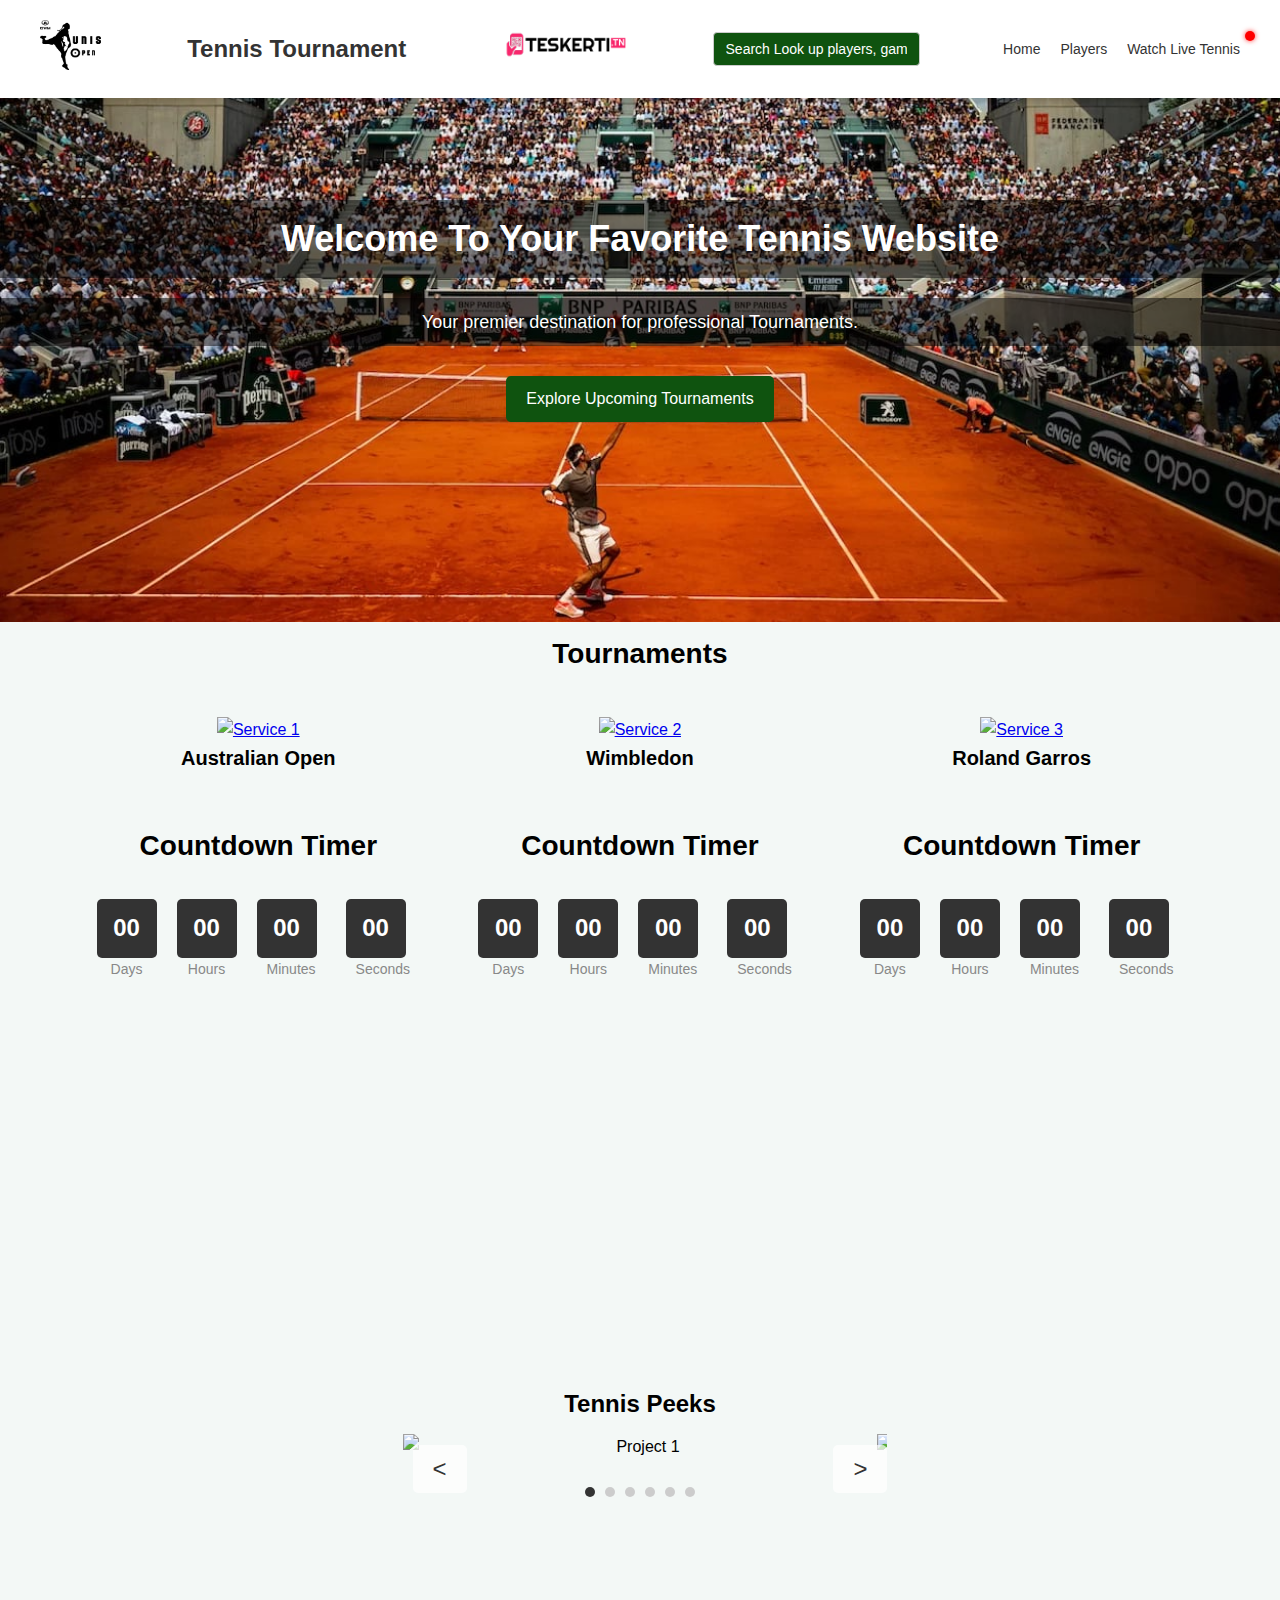
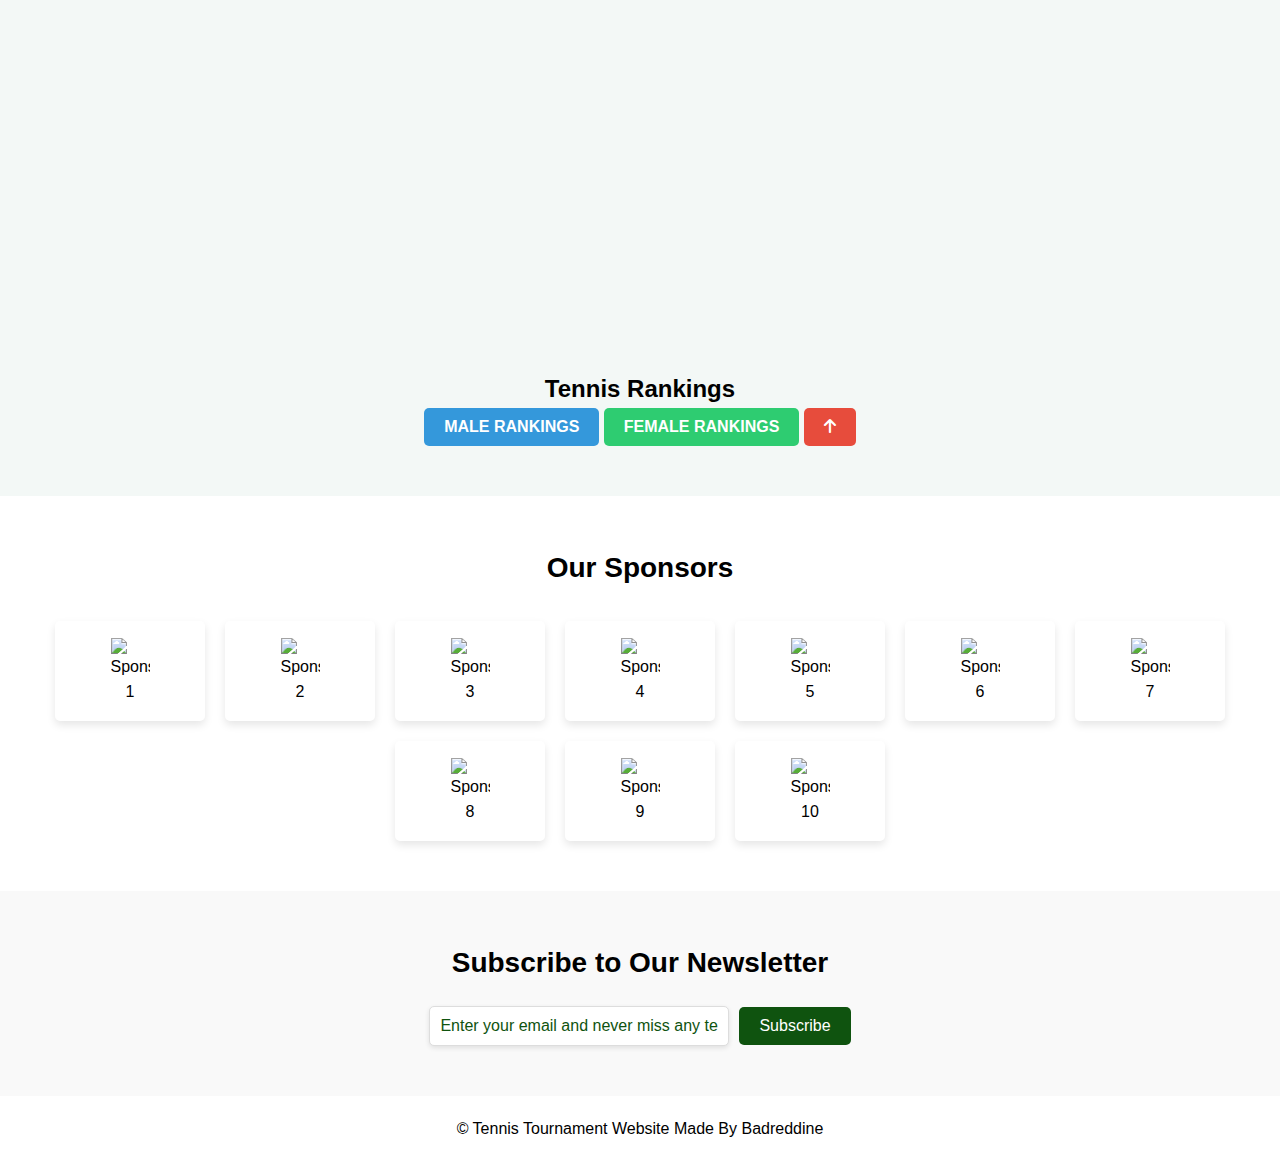
==== commit a6421396: "fixed style issues add live js and live css" ====
--- a/index.html
+++ b/index.html
@@ -962,7 +962,7 @@
     <div class="container">
       <h2>Subscribe to Our Newsletter</h2>
       <form id="newsletter-form">
-        <input type="email" id="email" name="email" placeholder="Enter your email" required>
+        <input type="email" id="email" name="email" placeholder="Enter your email and never miss any tennis News" required>
         <button type="submit" class="btn">Subscribe</button>
       </form>
     </div>
--- a/styles.css
+++ b/styles.css
@@ -46,6 +46,7 @@
 .hero p {
   font-size: 18px;
   margin-bottom: 30px;
+  z-index: 10;
 }
 
 .btn {
@@ -61,94 +62,96 @@
   background-color: #e67e22;
 }
 
-/* Services Section Styles */
-#tournaments {
-
-  display: flex;
-  justify-content: center; /* Horizontally center */
-  align-items: center; /* Vertically center */
-  height: 100vh; /* Full viewport height */
-  text-align: center; /* Center text if needed */
-}
-
-.services h2 {
-  font-size: 28px; /* Large font size for the section heading */
-  margin-bottom: 30px; /* Some space below the heading */
+/* Tournaments Section Styles */
+.tournaments {
+  display: flex;
+  justify-content: center; /* Center-align items horizontally */
+  text-align: center; /* Center-align text */
+}
+
+.tournaments h2 {
+  font-size: 28px;
+  margin-top: 10px;
+  margin-bottom: 30px;
 }
 
 .service-slider {
-  display: flex; /* Display slides in a row */
-  flex-wrap: wrap; /* Wrap items onto the next line */
-  justify-content: space-between; /* Distribute items evenly */
+  display: flex;
+  flex-wrap: wrap;
+  justify-content: space-between;
 }
 
 .service-item {
-  width: 30%; /* Each service takes up one-quarter of the container */
-  padding: 10px; /* Add some padding around each service */
-  box-sizing: border-box; /* Include padding and border in the element's total width and height */
-  text-align: center; /* Center-align text */
+  width: 30%;
+  padding: 10px;
+  box-sizing: border-box;
+  text-align: center;
+  margin-bottom: 10px; /* Reduced margin between service items */
 }
 
 .service-item img {
-  width: 80%; /* Make sure images fill the width of their container */
-  height: auto; /* Maintain aspect ratio */
+  width: 60%;
+  height: auto;
   max-height: 230px;
 }
 
 .service-item h3 {
-  font-size: 24px; /* Medium font size for service titles */
-  margin-bottom: 10px; /* Some space below the title */
+  font-size: 20px;
+  margin-bottom: 10px;
 }
 
 .service-item p {
-  font-size: 16px; /* Font size for service descriptions */
-  line-height: 1.6; /* Line height for better readability */
+  font-size: 14px;
+  line-height: 1.4;
 }
 
 /* Media query for mobile devices */
 @media only screen and (max-width: 767px) {
+  .tournaments {
+    padding: 20px; /* Add padding to the section */
+  }
+
   .service-slider {
-    flex-direction: column; /* Stack items vertically */
-    align-items: center; /* Center-align items horizontally */
+    flex-direction: column;
+    align-items: center;
   }
 
   .service-item {
-    width: 90%; /* Each service takes up 90% of the container width */
-    margin-bottom: 20px; /* Add some space between stacked items */
-  }
-}
-
-/* About Us Section Styles */
-.about {
-  padding: 50px 0;
-}
-
-.about h2 {
-  font-size: 28px;
-  margin-bottom: 30px;
-}
-
-.about-content {
-  line-height: 1.6;
-}
-
-.about-content p {
-  margin-bottom: 20px;
-}
-
-.company-name {
+    width: 90%;
+  }
+}
+
+/* Countdown Section */
+.countdown {
+  text-align: center;
+  margin-top: 50px;
+}
+
+/* Timer */
+.timer {
+  display: flex;
+  justify-content: center;
+}
+
+.timer div {
+  margin: 0 10px;
+}
+
+.time-label {
+  font-size: 14px;
+  color: #888;
+}
+
+.timer span {
+  display: block;
+  font-size: 24px;
   font-weight: bold;
-  color: #333; /* Customize the color as needed */
-}
-
-/* Contact Section Styles */
-.contact {
-  padding: 50px 0;
-}
-
-.contact h2 {
-  font-size: 28px;
-  margin-bottom: 30px;
+  background-color: #333;
+  color: #fff;
+  padding: 10px;
+  border-radius: 5px;
+  width: 60px;
+  text-align: center;
 }
 
 /* Footer Styles */
@@ -238,72 +241,7 @@
   background-color: #333;
 }
 
-/* Contact Us Section Styles */
-.contact {
-  padding: 50px 0;
-}
-
-.contact h2 {
-  font-size: 28px;
-  margin-bottom: 20px;
-}
-
-.contact-info ul {
-  list-style: none;
-  padding: 0;
-}
-
-.contact-info ul li {
-  margin-bottom: 15px;
-}
-
-.contact-info ul li i {
-  margin-right: 10px;
-  color: #555;
-}
-
-.contact-info ul li a {
-  text-decoration: none;
-  color: #333;
-  transition: color 0.3s ease;
-}
-
-.contact-info ul li a:hover {
-  color: #007bff; /* Change to your preferred hover color */
-}
-
-/* Countdown Section */
-.countdown {
-  text-align: center;
-  margin-top: 50px;
-}
-
-/* Timer */
-.timer {
-  display: flex;
-  justify-content: center;
-}
-
-.timer div {
-  margin: 0 10px;
-}
-
-.time-label {
-  font-size: 14px;
-  color: #888;
-}
-
-.timer span {
-  display: block;
-  font-size: 24px;
-  font-weight: bold;
-  background-color: #333;
-  color: #fff;
-  padding: 10px;
-  border-radius: 5px;
-  width: 60px;
-  text-align: center;
-}
+
 
 /* Rankings Table Styles */
 #Rankings  {
@@ -377,8 +315,9 @@
 }
 
 .sponsor-logo img {
-  max-width: 100%;
+  max-width: 30%;
   height: auto;
+  
 }
 .sponsors {
     padding: 50px 0;
@@ -483,4 +422,38 @@
     }
   }
   
- + 
+  .hero .container p, .hero .container h2{
+    position: relative; /* Make the p element the reference point for its pseudo-element */
+    z-index: 1; /* Ensure the text is above the pseudo-element */
+    padding: 10px; /* Add some padding to ensure the text doesn't touch the edge of the square */
+
+  }
+  
+  .hero .container h2::before, .hero .container p::before {
+    content: "";
+    position: absolute;
+    top: 0;
+    left: 0;
+    width: 100%;
+    height: 100%;
+    background-color: rgba(0, 0, 0, 0.5);
+    z-index: -1;
+    transition: all 0.2s ease;
+  }
+  
+  @media (max-width: 768px) {
+    .hero .container h2, .hero .container p {
+      padding: 8px;
+    }
+  }
+  
+  @media (max-width: 480px) {
+    .hero .container h2, .hero .container p {
+      padding: 5px;
+    }
+  }
+
+  #email::placeholder {
+    color:#0f530f
+  }--- a/stylesButtons.css
+++ b/stylesButtons.css
@@ -42,71 +42,3 @@
   }
 
 
-  /* Comments Button Style */
-#toggle-comments {
-    display: inline-block;
-    padding: 10px 20px;
-    font-size: 16px;
-    font-weight: bold;
-    text-transform: uppercase;
-    background-color: #3498db;
-    color: #fff;
-    border: none;
-    border-radius: 5px;
-    cursor: pointer;
-    transition: background-color 0.3s ease;
-  }
-  
-  #toggle-comments:hover {
-    background-color: #2980b9;
-  }
-  
-  #toggle-comments.clicked {
-    background-color: #e74c3c;
-  }
-  
-  #toggle-comments.clicked:hover {
-    background-color: #c0392b;
-  }
-  
-  
-  /* LIVE Style */
-  #live-tennis {
-    margin-top: 20px;
-    padding: 50px 20px;
-    display: flex;
-    justify-content: center; /* Horizontally center */
-    align-items: center; /* Vertically center */
-    height: 100%; /* Full viewport height */
-    text-align: center; /* Center text if needed */
-    
-  }
-  
-  .video-container {
-    width: 100%;
-  }
-  
-  .comments-container {
-    width: 0;
-    overflow: hidden;
-    transition: width 0.5s ease;
-    background-color: #f5f5f5; /* Light gray background for comments */
-  }
-  
-  #live-tennis.show-comments .video-container {
-    width: 70%; /* When comments are shown, reduce the width of the live stream */
-  }
-  
-  #live-tennis.show-comments .comments-container {
-    width: 30%; /* When comments are shown, expand the width of the comments */
-  }
-  
-  #comments {
-    padding: 20px; /* Add some padding to the comments */
-  }
-  
-  iframe {
-    width: 100%; /* Make sure the iframe fills its container */
-    border: none; /* Remove border for iframes */
-  }
-
--- a/header.css
+++ b/header.css
@@ -72,7 +72,10 @@
   background-color: #0f530f; /* Dark green background color */
   color: #ffffff; /* White text color for better readability */
 }
-
+input::placeholder {
+  color: white; /* Change this to any color you prefer */
+  opacity: 1; /* Ensure the placeholder color is fully opaque */
+}
 nav ul {
   list-style: none;
   padding: 0;
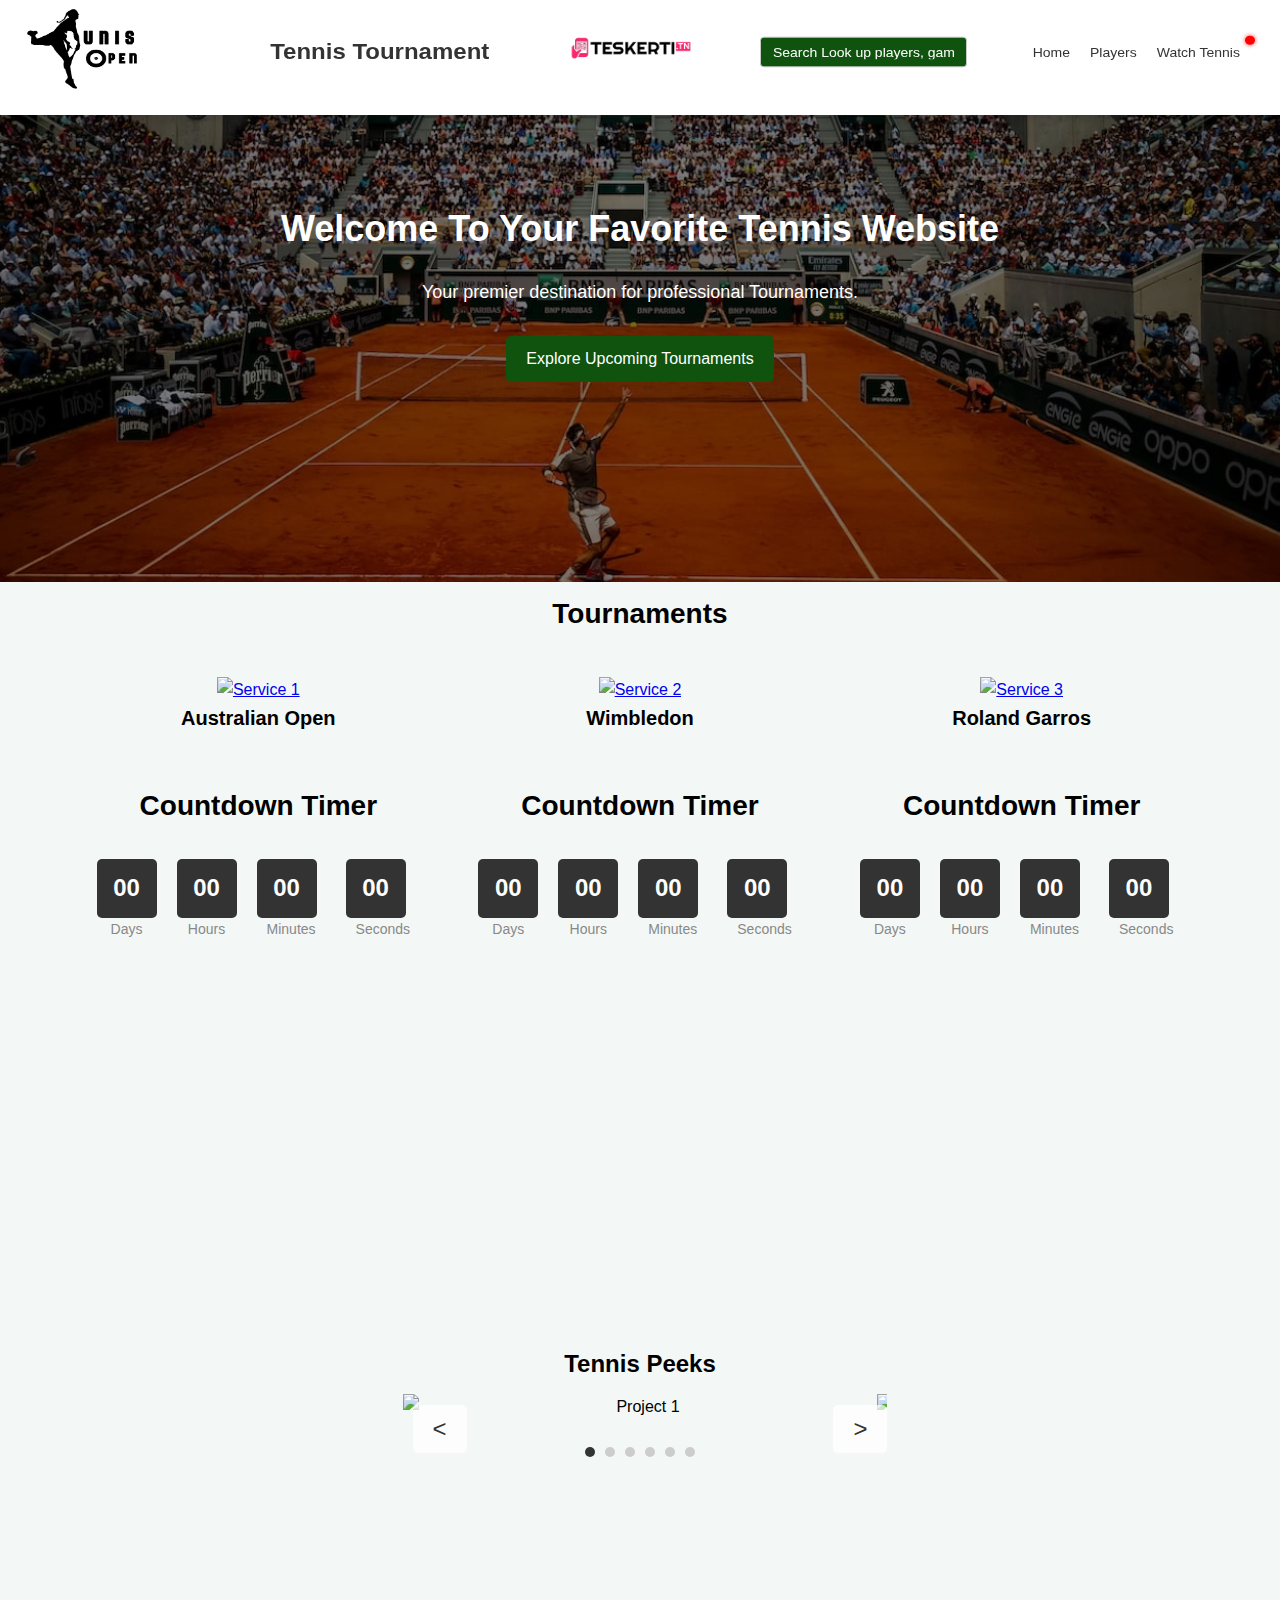
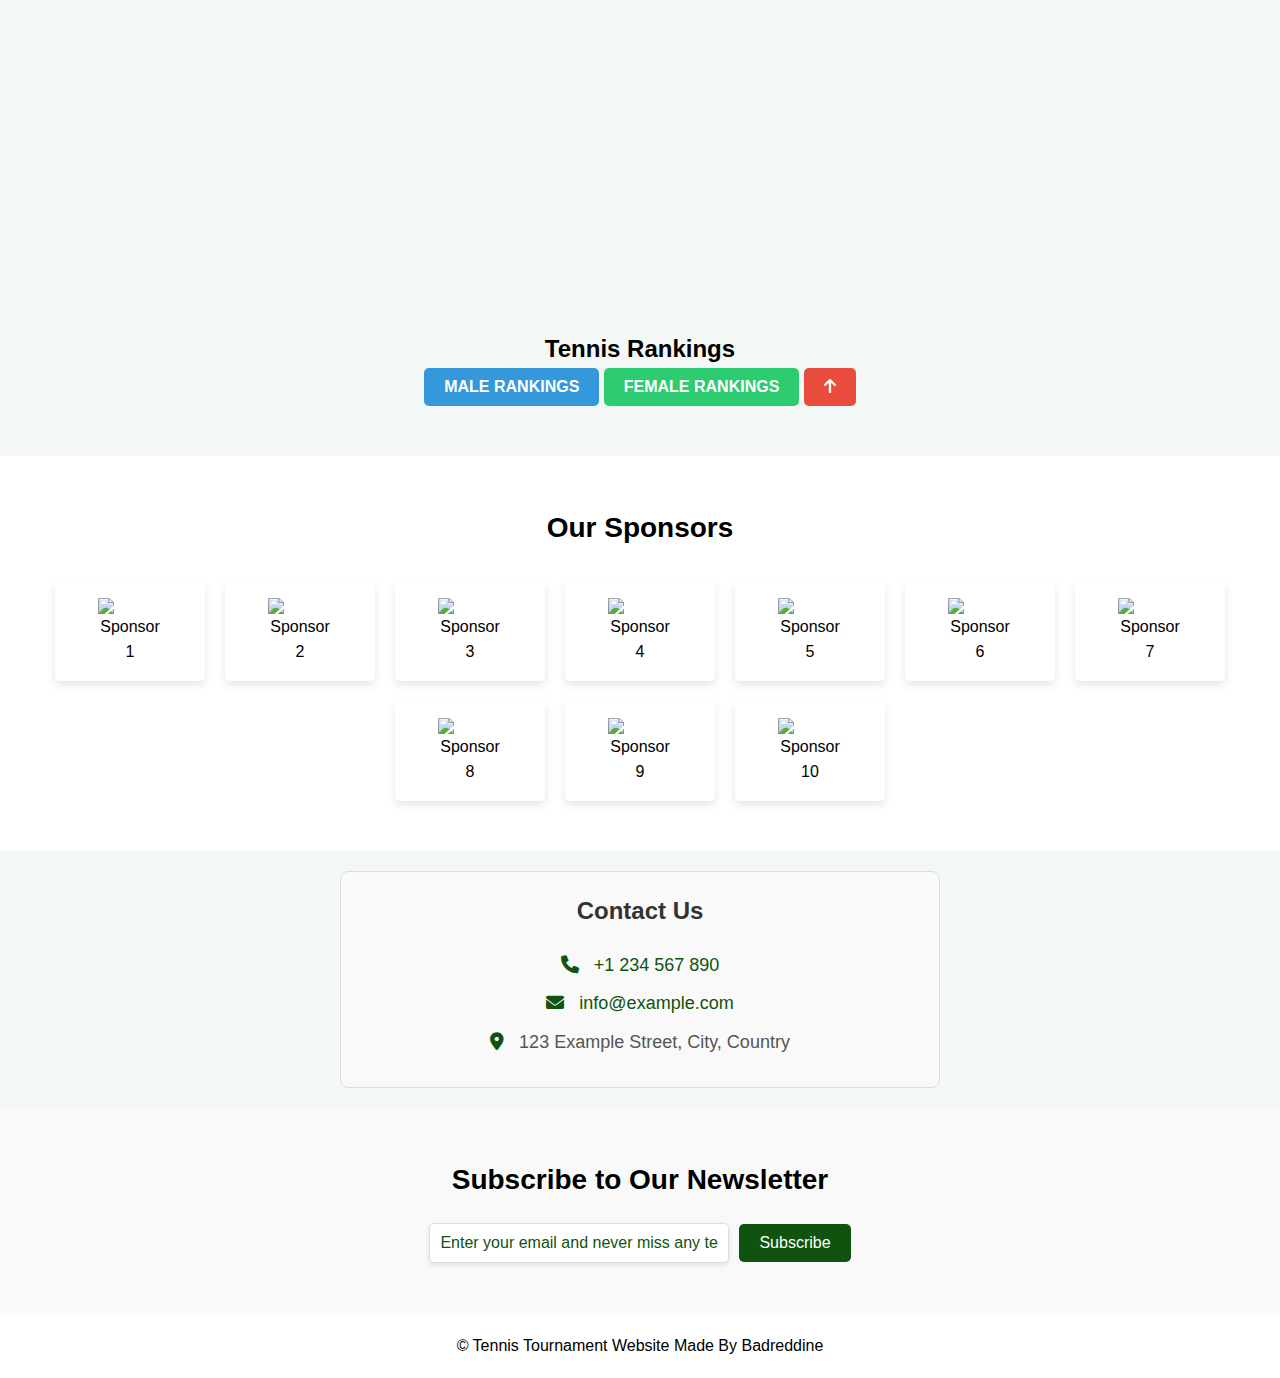
==== commit bf4bd8cf: "fix style added contact" ====
--- a/index.html
+++ b/index.html
@@ -38,7 +38,7 @@
             <ul>
                 <li><a href="index.html#home">Home</a></li>
                 <li><a href="players.html">Players</a></li>
-                <li><a href="./live.html">Watch Live Tennis</a><span class="live-indicator"></span></li>
+                <li><a href="./live.html">Watch Tennis</a><span class="live-indicator"></span></li>
             </ul>
         </nav>
  
@@ -957,6 +957,21 @@
 </div>
 
   </section>
+  <section id="contact-us">
+    <h2>Contact Us</h2>
+    <div class="contact-item">
+      <i class="fas fa-phone"></i>
+      <a href="tel:+1234567890">+1 234 567 890</a>
+    </div>
+    <div class="contact-item">
+      <i class="fas fa-envelope"></i>
+      <a href="mailto:info@example.com">info@example.com</a>
+    </div>
+    <div class="contact-item">
+      <i class="fas fa-map-marker-alt"></i>
+      <address>123 Example Street, City, Country</address>
+    </div>
+  </section>
   <!-- NewsLetter -->
   <section id="newsletter" class="newsletter">
     <div class="container">
--- a/styles.css
+++ b/styles.css
@@ -26,10 +26,10 @@
   color: #000000;
 }
 
-
-
-/* Hero Section Styles */
+/* hero */
+
 .hero {
+  position: relative;
   background-image: url("./sources/hero.jpg"); 
   background-size: cover;
   background-position: center;
@@ -38,15 +38,31 @@
   color: #ffffff;
 }
 
+/* Overlay Styles */
+.hero::before {
+  content: "";
+  position: absolute; /* Changed from sticky to absolute */
+  top: 0;
+  left: 0;
+  width: 100%;
+  height: 100%;
+  background-color: rgba(0, 0, 0, 0.5); /* Black with 50% opacity */
+  z-index: 1; /* Ensure it is lower than the content */
+  pointer-events: none; /* Allow interactions with elements behind the overlay */
+}
+
 .hero h2 {
   font-size: 36px;
   margin-bottom: 20px;
+  position: relative; /* Ensure it is above the overlay */
+  z-index: 2;
 }
 
 .hero p {
   font-size: 18px;
   margin-bottom: 30px;
-  z-index: 10;
+  position: relative; /* Ensure it is above the overlay */
+  z-index: 2;
 }
 
 .btn {
@@ -56,12 +72,14 @@
   color: #fff;
   text-decoration: none;
   border-radius: 5px;
+  position: relative; /* Ensure it is above the overlay */
+  z-index: 2;
+  cursor: pointer;
 }
 
 .btn:hover {
   background-color: #e67e22;
 }
-
 /* Tournaments Section Styles */
 .tournaments {
   display: flex;
@@ -315,7 +333,7 @@
 }
 
 .sponsor-logo img {
-  max-width: 30%;
+  max-width: 50%;
   height: auto;
   
 }
@@ -422,38 +440,52 @@
     }
   }
   
+
  
-  .hero .container p, .hero .container h2{
-    position: relative; /* Make the p element the reference point for its pseudo-element */
-    z-index: 1; /* Ensure the text is above the pseudo-element */
-    padding: 10px; /* Add some padding to ensure the text doesn't touch the edge of the square */
-
-  }
-  
-  .hero .container h2::before, .hero .container p::before {
-    content: "";
-    position: absolute;
-    top: 0;
-    left: 0;
-    width: 100%;
-    height: 100%;
-    background-color: rgba(0, 0, 0, 0.5);
-    z-index: -1;
-    transition: all 0.2s ease;
-  }
-  
-  @media (max-width: 768px) {
-    .hero .container h2, .hero .container p {
-      padding: 8px;
-    }
-  }
-  
-  @media (max-width: 480px) {
-    .hero .container h2, .hero .container p {
-      padding: 5px;
-    }
-  }
 
   #email::placeholder {
     color:#0f530f
-  }+  }
+
+  /* contact us */
+  #contact-us {
+    padding: 20px;
+    background-color: #f9f9f9;
+    border: 1px solid #ddd;
+    border-radius: 8px;
+    max-width: 600px;
+    margin: 20px auto;
+    text-align: center;
+  }
+  
+  #contact-us h2 {
+    margin-bottom: 20px;
+    font-size: 24px;
+    color: #333;
+  }
+  
+  .contact-item {
+    margin: 10px 0;
+    font-size: 18px;
+    color: #555;
+  }
+  
+  .contact-item i {
+    margin-right: 10px;
+    color: #0f530f;
+  }
+  
+  .contact-item a {
+    color: #0f530f;
+    text-decoration: none;
+  }
+  
+  .contact-item a:hover {
+    text-decoration: underline;
+  }
+  
+  .contact-item address {
+    display: inline;
+    font-style: normal;
+  }
+  --- a/header.css
+++ b/header.css
@@ -1,11 +1,16 @@
+/* Header Styles */
 header {
   background-color: #ffffff;
   box-shadow: 0 4px 6px rgba(0, 0, 0, 0.1);
   padding: 20px;
   font-family: Arial, sans-serif;
-  position:absolute;
-  width:100%;
+  position: fixed;
+  width: 100%;
   overflow-x: auto;
+  z-index: 999;
+  transform: scaleY(0.9);
+  top: -2%;
+ 
 }
 
 .headerContainer {
@@ -19,19 +24,28 @@
 .dropdown {
   position: relative;
   display: inline-block;
+  z-index: 2;
 }
 
 .dropdown img {
-  height: 50px;
+  height: 92.5px; /* 50px * 1.85 to make the image 1.85 times larger */
+  cursor: pointer; /* Add pointer cursor to indicate clickable */
+  transform: translateX(-40px); /* Move the image to the left by 20px */
 }
 
 .dropdown-content {
   display: none;
-  position: absolute;
+  position: static; /* or absolute */
   background-color: #ffffff;
+  min-width: 160px;
   box-shadow: 0 8px 16px rgba(0, 0, 0, 0.1);
   padding: 12px 16px;
-  z-index: 1;
+  z-index: 9999; /* Set a high z-index value */
+  top: calc(100% + 10px); /* Adjust top position to position dropdown below the image */
+  left: 0; /* Align the dropdown with the left edge of the image */
+  max-height: 200px; /* Limit the maximum height to prevent overflow */
+  overflow-y: auto; /* Add vertical scroll if content exceeds max height */
+  width: 100%; /* Make the dropdown full-width */
 }
 
 .dropdown:hover .dropdown-content {
@@ -53,7 +67,10 @@
   color: #333333;
   font-size: 14px;
 }
-
+.dropdown-content ul li a:hover {
+  background-color: #0f530f; 
+  color: #ffffff;
+}
 h1 {
   font-size: 24px;
   color: #333333;
@@ -72,10 +89,12 @@
   background-color: #0f530f; /* Dark green background color */
   color: #ffffff; /* White text color for better readability */
 }
+
 input::placeholder {
   color: white; /* Change this to any color you prefer */
   opacity: 1; /* Ensure the placeholder color is fully opaque */
 }
+
 nav ul {
   list-style: none;
   padding: 0;
@@ -108,7 +127,6 @@
   margin-left: 5px;
 }
 
-
 /* red dot */
 
 /* live red dot*/
@@ -119,7 +137,6 @@
   background-color: red;
   border-radius: 50%;
   position: absolute;
- 
   transform: translateY(-50%);
   margin-left: 5px; /* Adjust as needed */
   box-shadow: 0 0 5px rgba(255, 0, 0, 0.8);
@@ -133,4 +150,4 @@
   to {
       box-shadow: 0 0 20px rgba(255, 0, 0, 1);
   }
-}+}
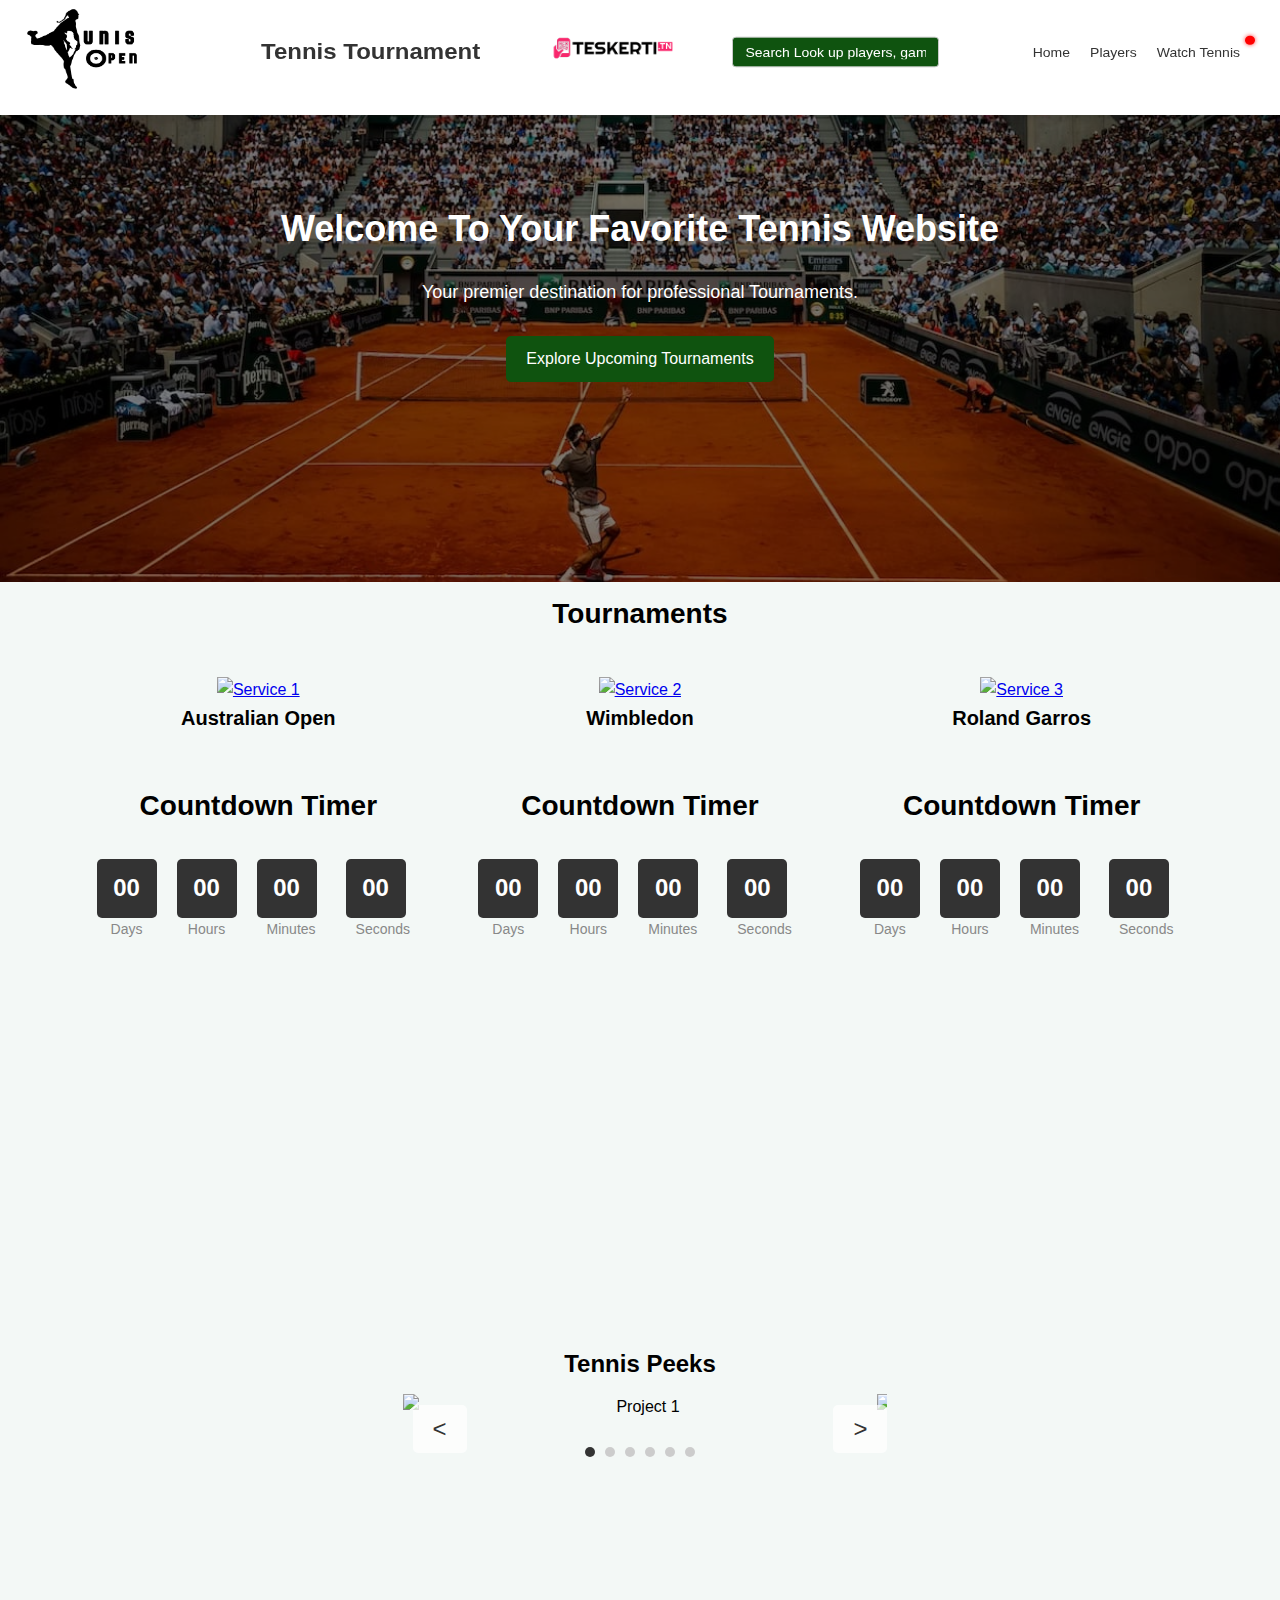
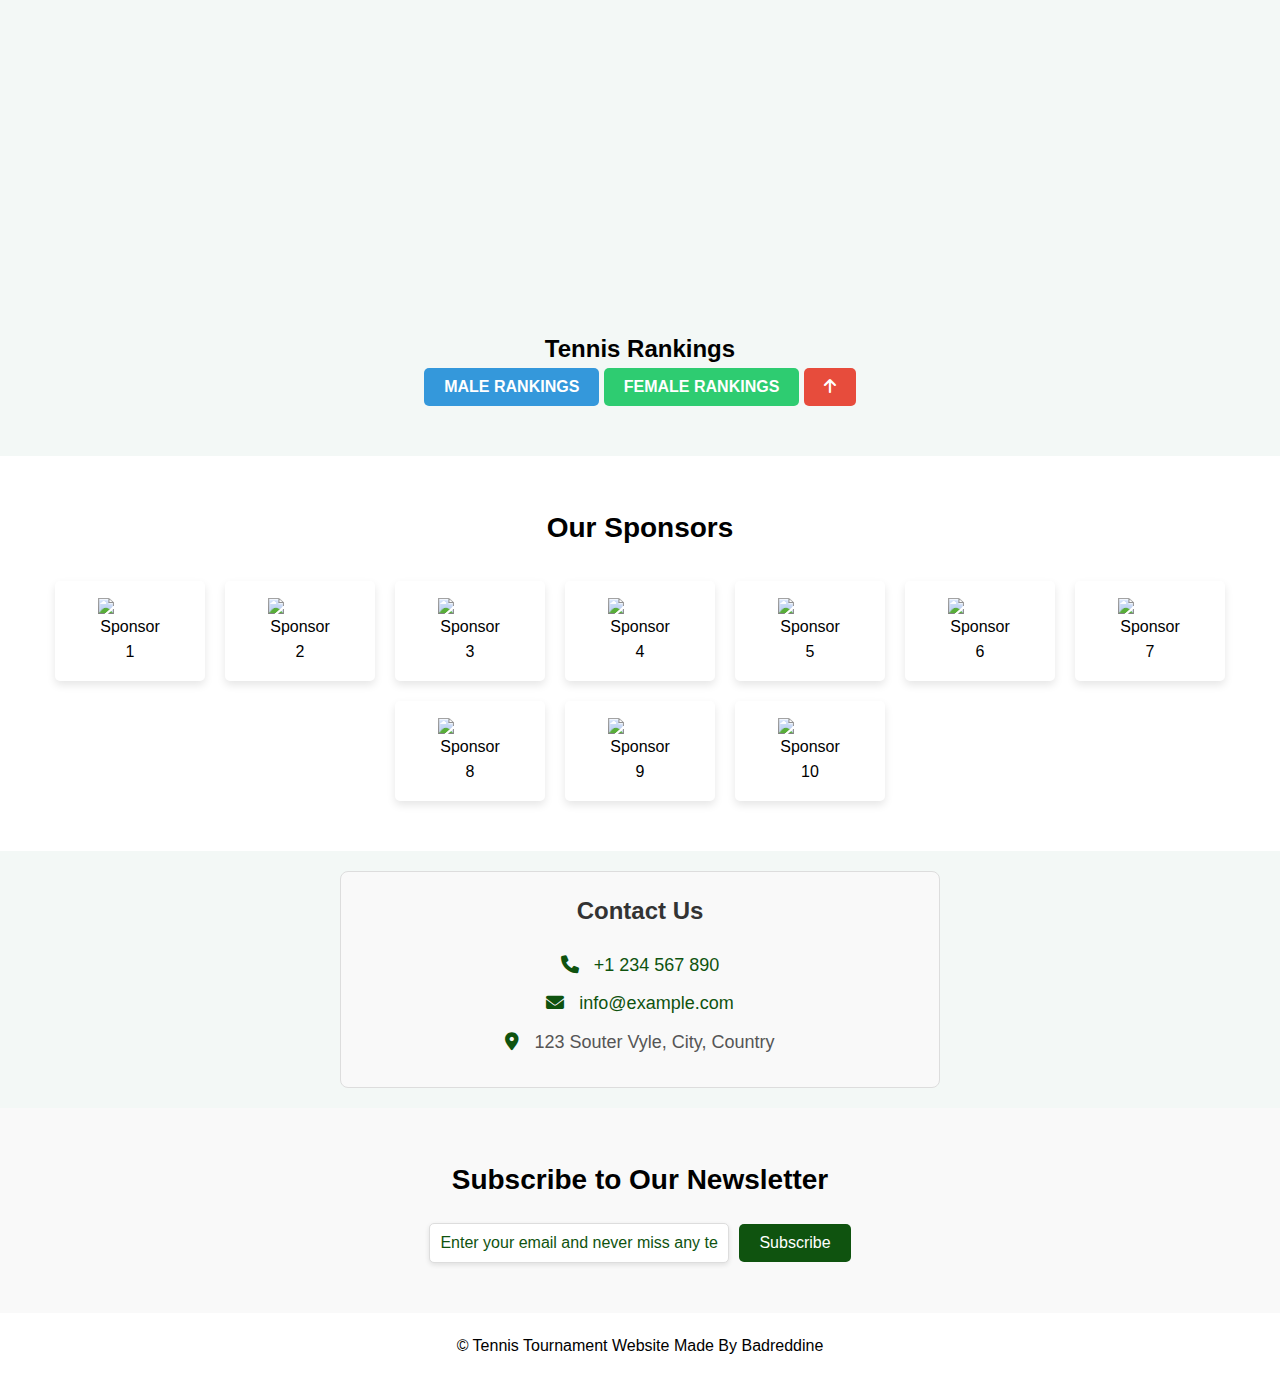
==== commit 5d69f0ca: "styling fixes / colors" ====
--- a/index.html
+++ b/index.html
@@ -4,13 +4,16 @@
 <head>
   <meta charset="UTF-8">
   <meta name="viewport" content="width=device-width, initial-scale=1.0">
-  <title>Tenninis Tournament</title>
+  <title>Tennis Tournament</title>
   <link rel="icon" type="image/png" href="./sources/logo.png"> 
   <link rel="stylesheet" href="styles.css">
   <link rel="stylesheet" href="https://cdnjs.cloudflare.com/ajax/libs/font-awesome/6.0.0-beta3/css/all.min.css">
   <link rel="stylesheet" href="stylesButtons.css">
   <link rel="stylesheet" href="header.css">
   <script src="script.js"></script>
+  <script src="https://translate.google.com/translate_a/element.js?cb=googleTranslateElementInit"></script>
+
+
 
 </head>
 
@@ -18,7 +21,17 @@
   <!-- Header -->
   <header>
     <div class="headerContainer">
-           
+      <script>
+        function googleTranslateElementInit() {
+          new google.translate.TranslateElement({
+            pageLanguage: 'en', // Source language (default: English)
+            includedLanguages: 'en,es', // Target languages (comma-separated)
+            layout: google.translate.TranslateElement.InlineLayout.SIMPLE // Display layout
+          }, 'google_translate_element');
+        }
+      </script>
+
+
         <div class="dropdown">
             <img src="./sources/logo.png" alt="Website Logo">
             <div class="dropdown-content">
@@ -31,9 +44,9 @@
             </div>
         </div>
         <h1>Tennis Tournament</h1>
-       <a href="https://teskerti.tn/"><img src="./sources/teskerti.png" alt="Teskerti"></a> 
+       <a href="https://teskerti.tn/"><img id="teskra" src="./sources/teskerti.png" alt="Teskerti"></a> 
         <input type="text" id="searchInput" placeholder="Search Look up players, games, stats...etc">
-
+        <div id="google_translate_element"></div>
         <nav>
             <ul>
                 <li><a href="index.html#home">Home</a></li>
@@ -43,12 +56,13 @@
         </nav>
  
     </div>
-    
+ 
    
   </header>
 
   <!-- Hero Section -->
   <section id="home" class="hero">
+    
     <div class="container">
       <h2>Welcome To Your Favorite Tennis Website</h2>
       <p>Your premier destination for professional Tournaments.</p>
@@ -957,6 +971,9 @@
 </div>
 
   </section>
+
+
+  <!-- Contact Section -->
   <section id="contact-us">
     <h2>Contact Us</h2>
     <div class="contact-item">
@@ -965,11 +982,11 @@
     </div>
     <div class="contact-item">
       <i class="fas fa-envelope"></i>
-      <a href="mailto:info@example.com">info@example.com</a>
+      <a href="baddour:info@example.com">info@example.com</a>
     </div>
     <div class="contact-item">
       <i class="fas fa-map-marker-alt"></i>
-      <address>123 Example Street, City, Country</address>
+      <address>123 Souter Vyle, City, Country</address>
     </div>
   </section>
   <!-- NewsLetter -->
--- a/styles.css
+++ b/styles.css
@@ -488,4 +488,12 @@
     display: inline;
     font-style: normal;
   }
-  +  
+
+  /* teskra */
+
+  #teskra:hover {
+    background-color: rgb(172, 172, 255);
+    border: solid 1px ;
+    border-color: palevioletred;
+  }--- a/stylesButtons.css
+++ b/stylesButtons.css
@@ -42,3 +42,16 @@
   }
 
 
+
+  #translate {
+    padding: 10px 20px;
+    background-color: #007bff;
+    color: #fff;
+    border: none;
+    border-radius: 5px;
+    cursor: pointer;
+  }
+  
+  #translate:hover {
+    background-color: #0056b3;
+  }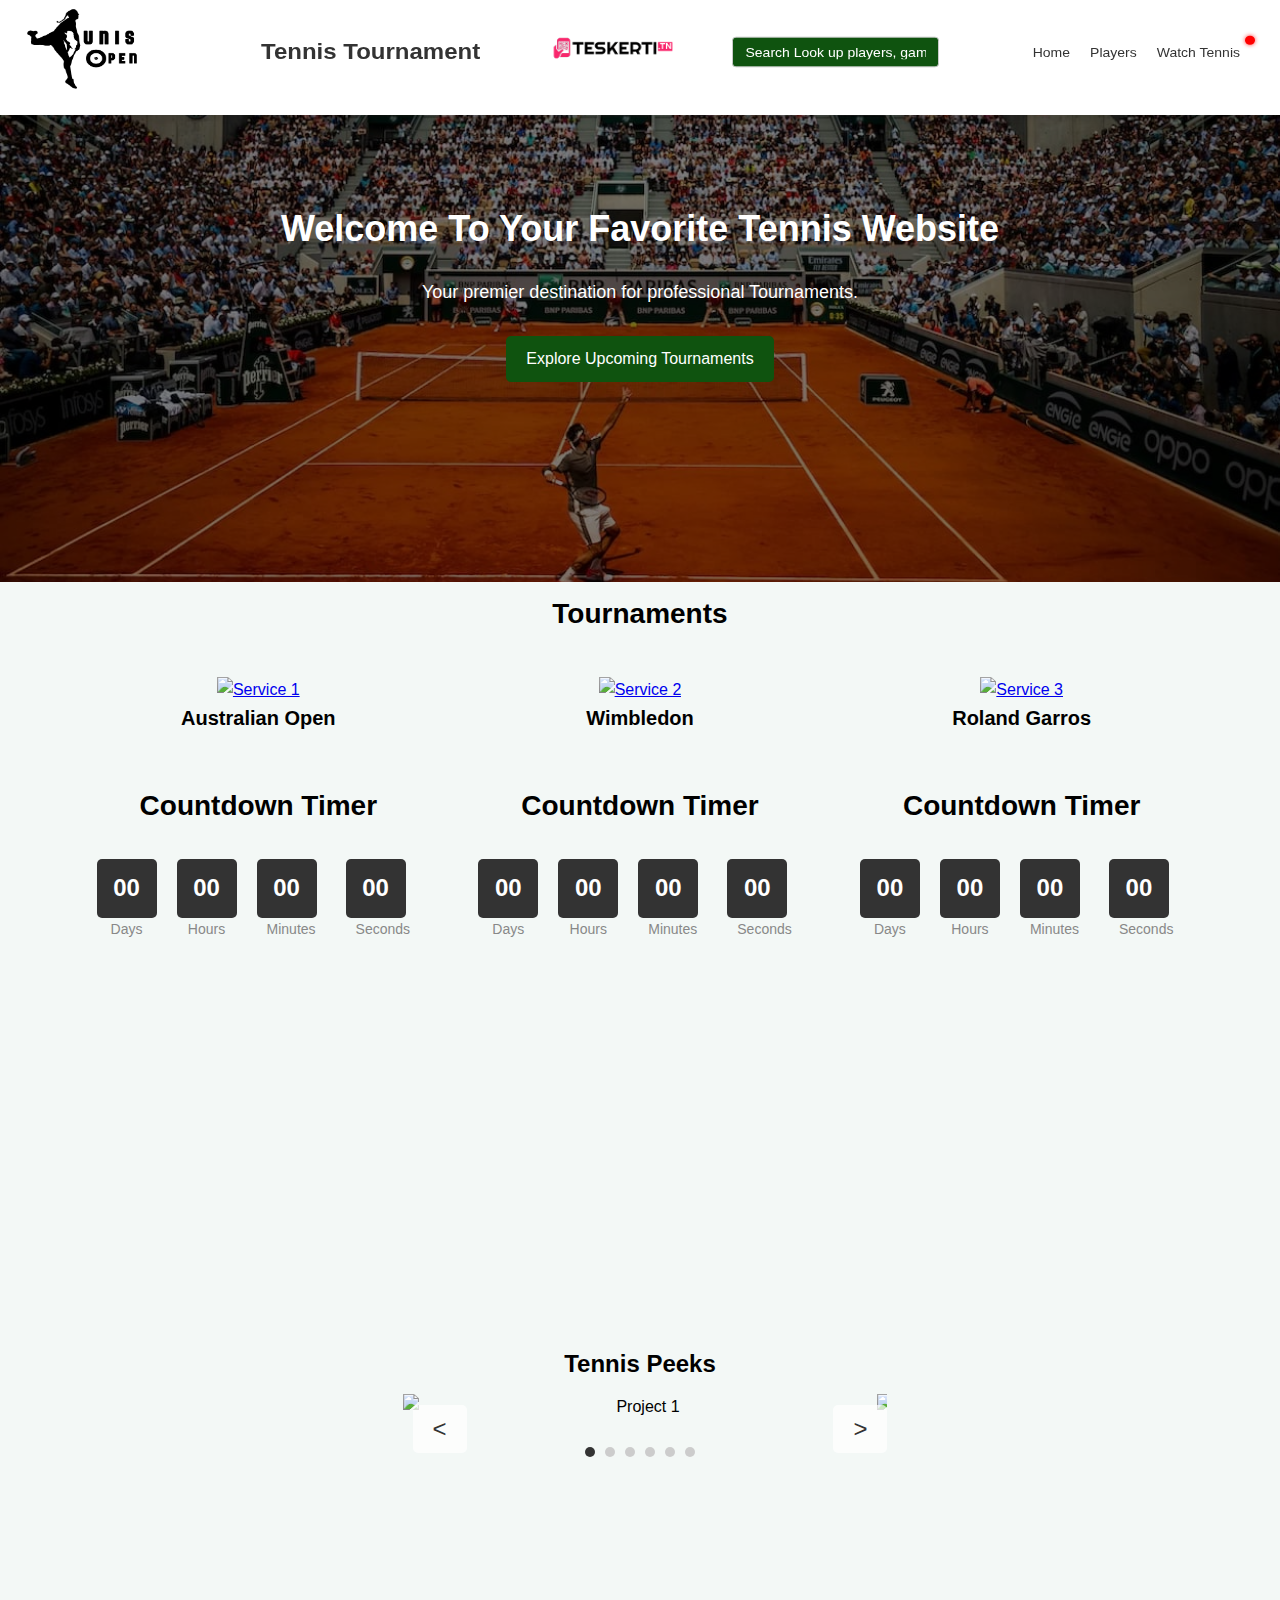
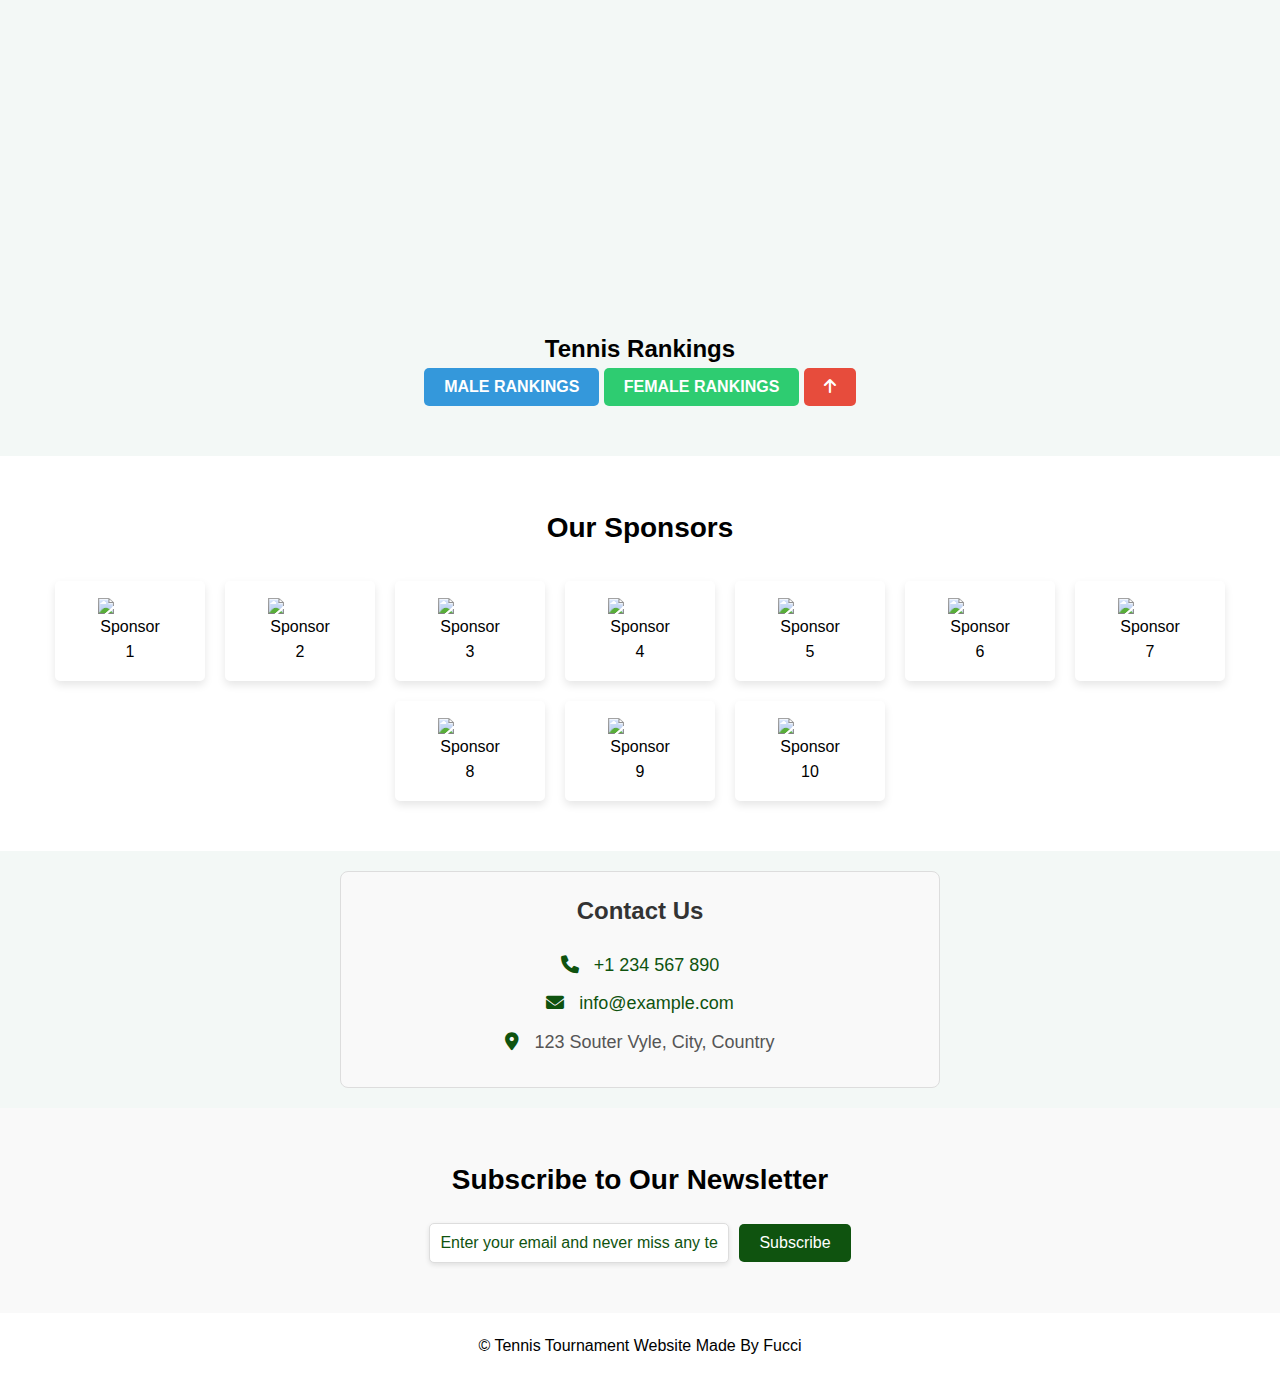
==== commit 49e503e0: "Update index.html" ====
--- a/index.html
+++ b/index.html
@@ -1002,9 +1002,9 @@
   <!-- Footer -->
   <footer>
     <div class="container">
-      <p>&copy; Tennis Tournament Website Made By Badreddine</p>
+      <p>&copy; Tennis Tournament Website Made By Fucci</p>
     </div>
   </footer>
 </body>
 
-</html>+</html>
